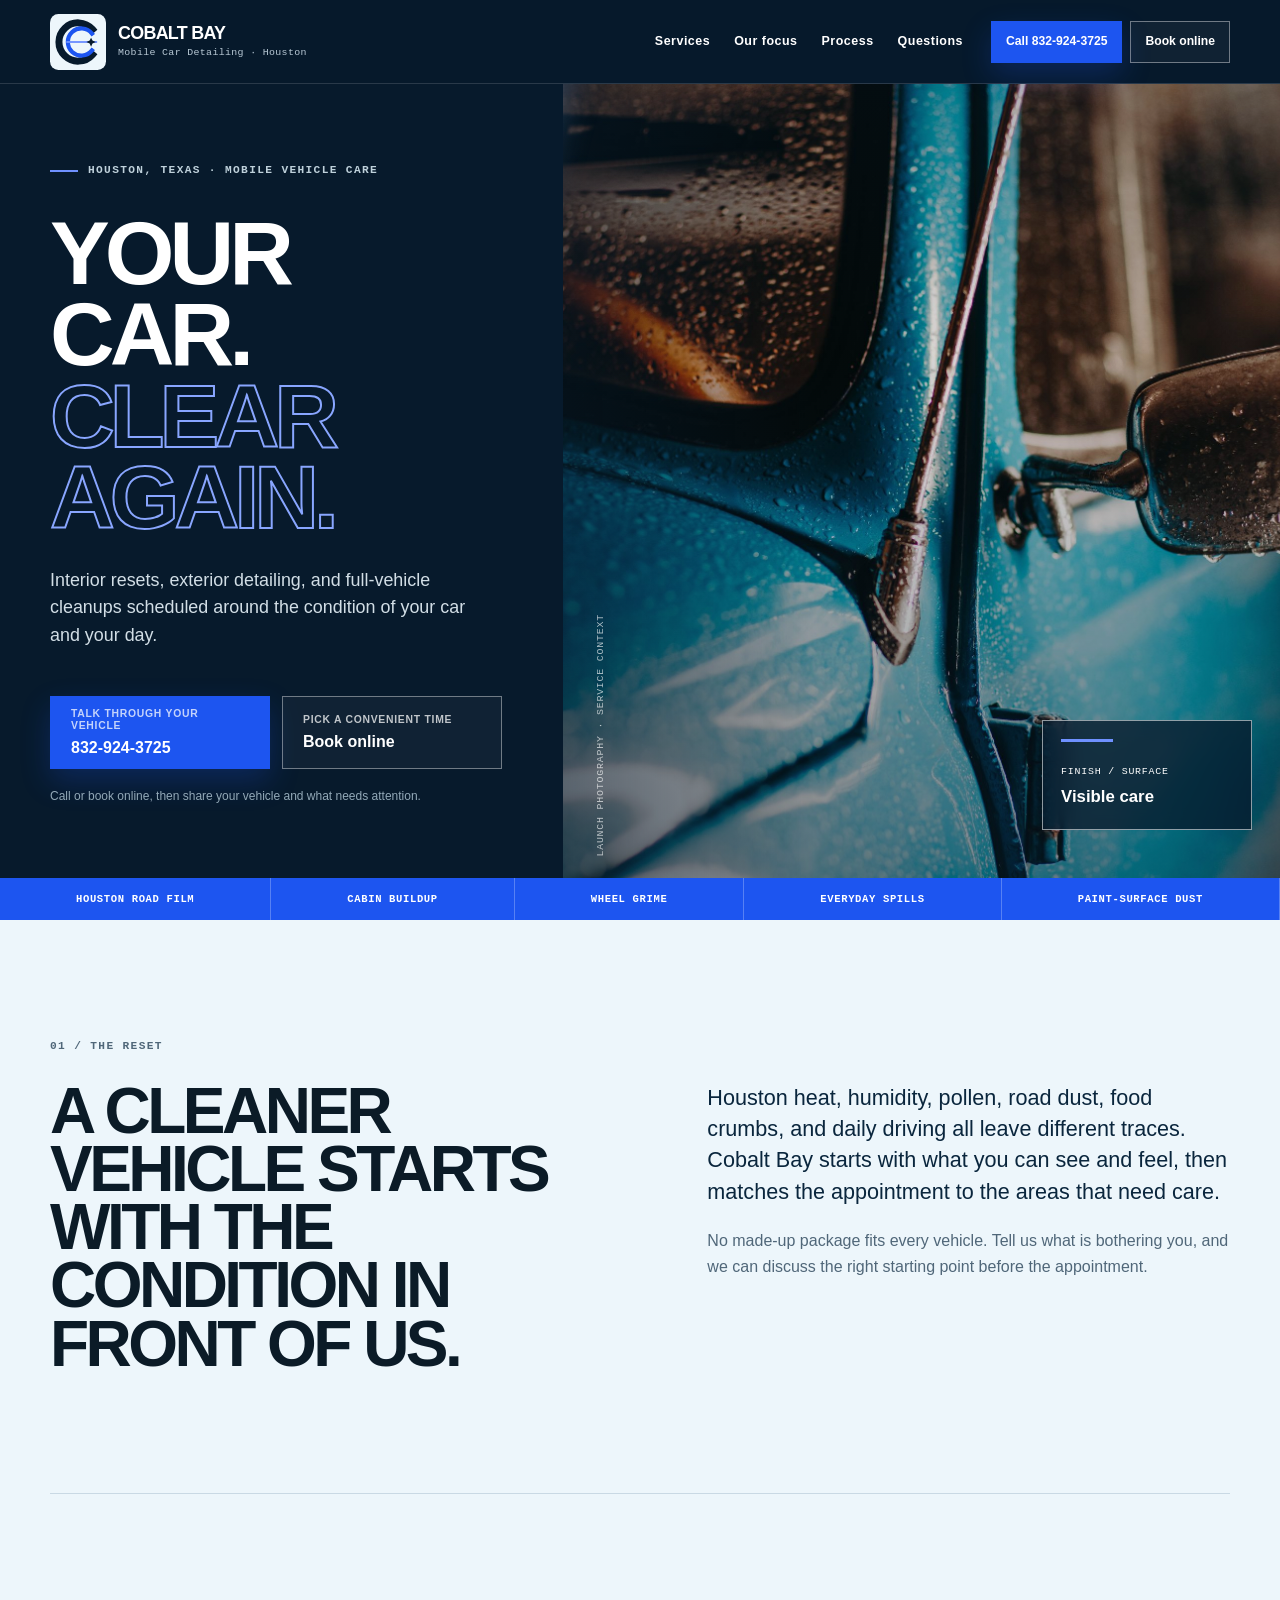
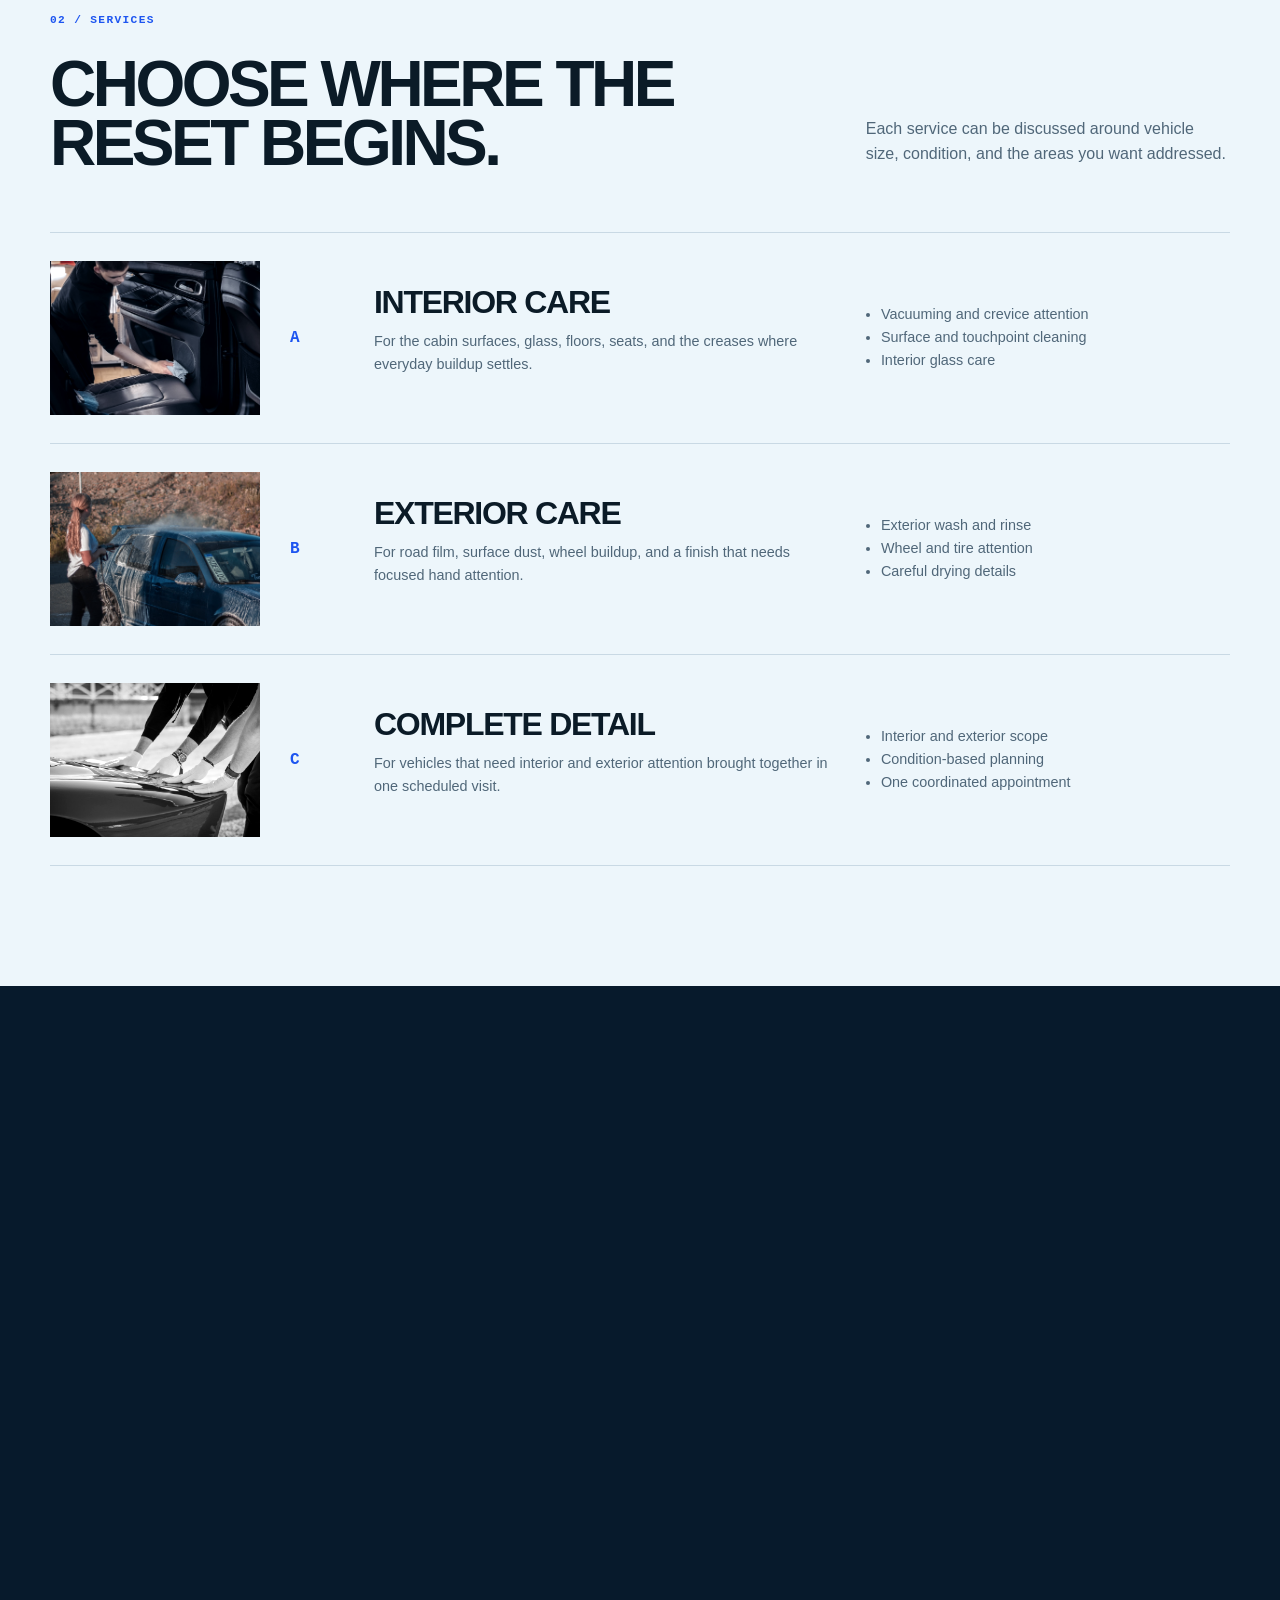
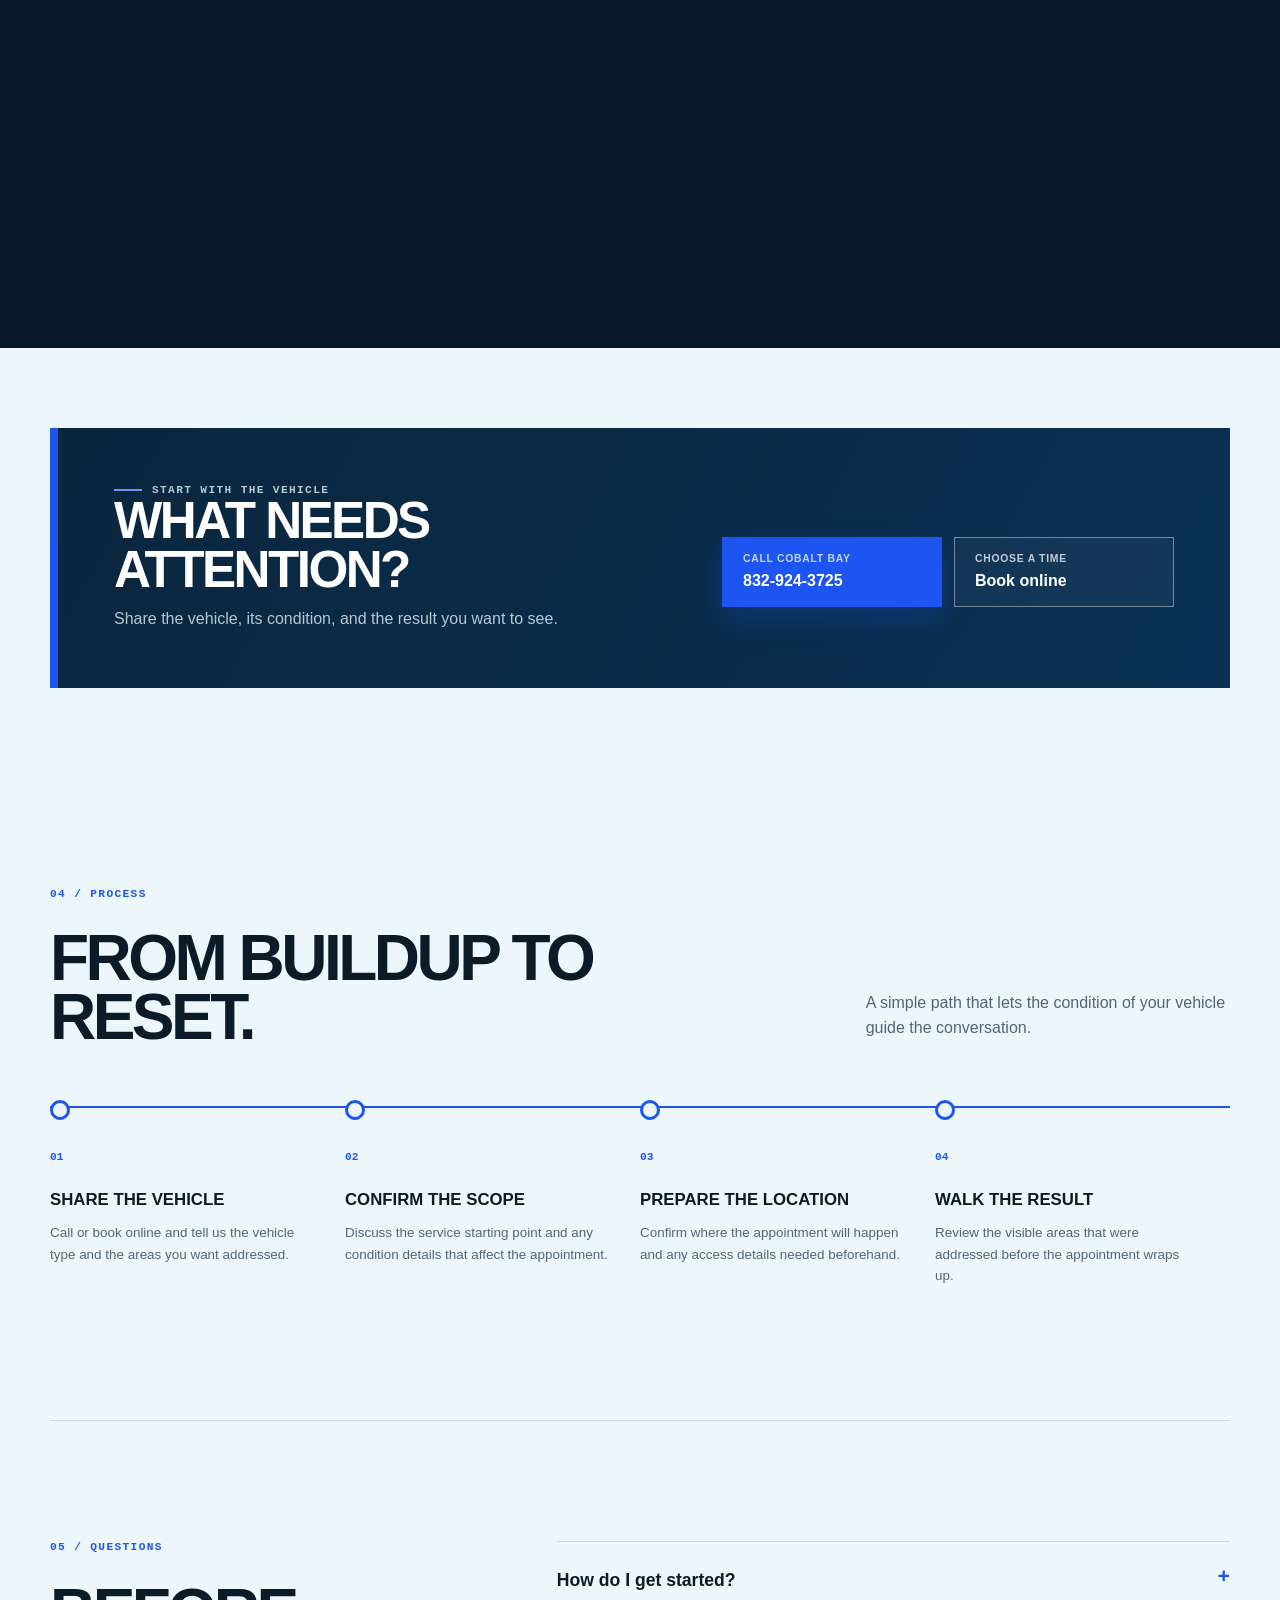
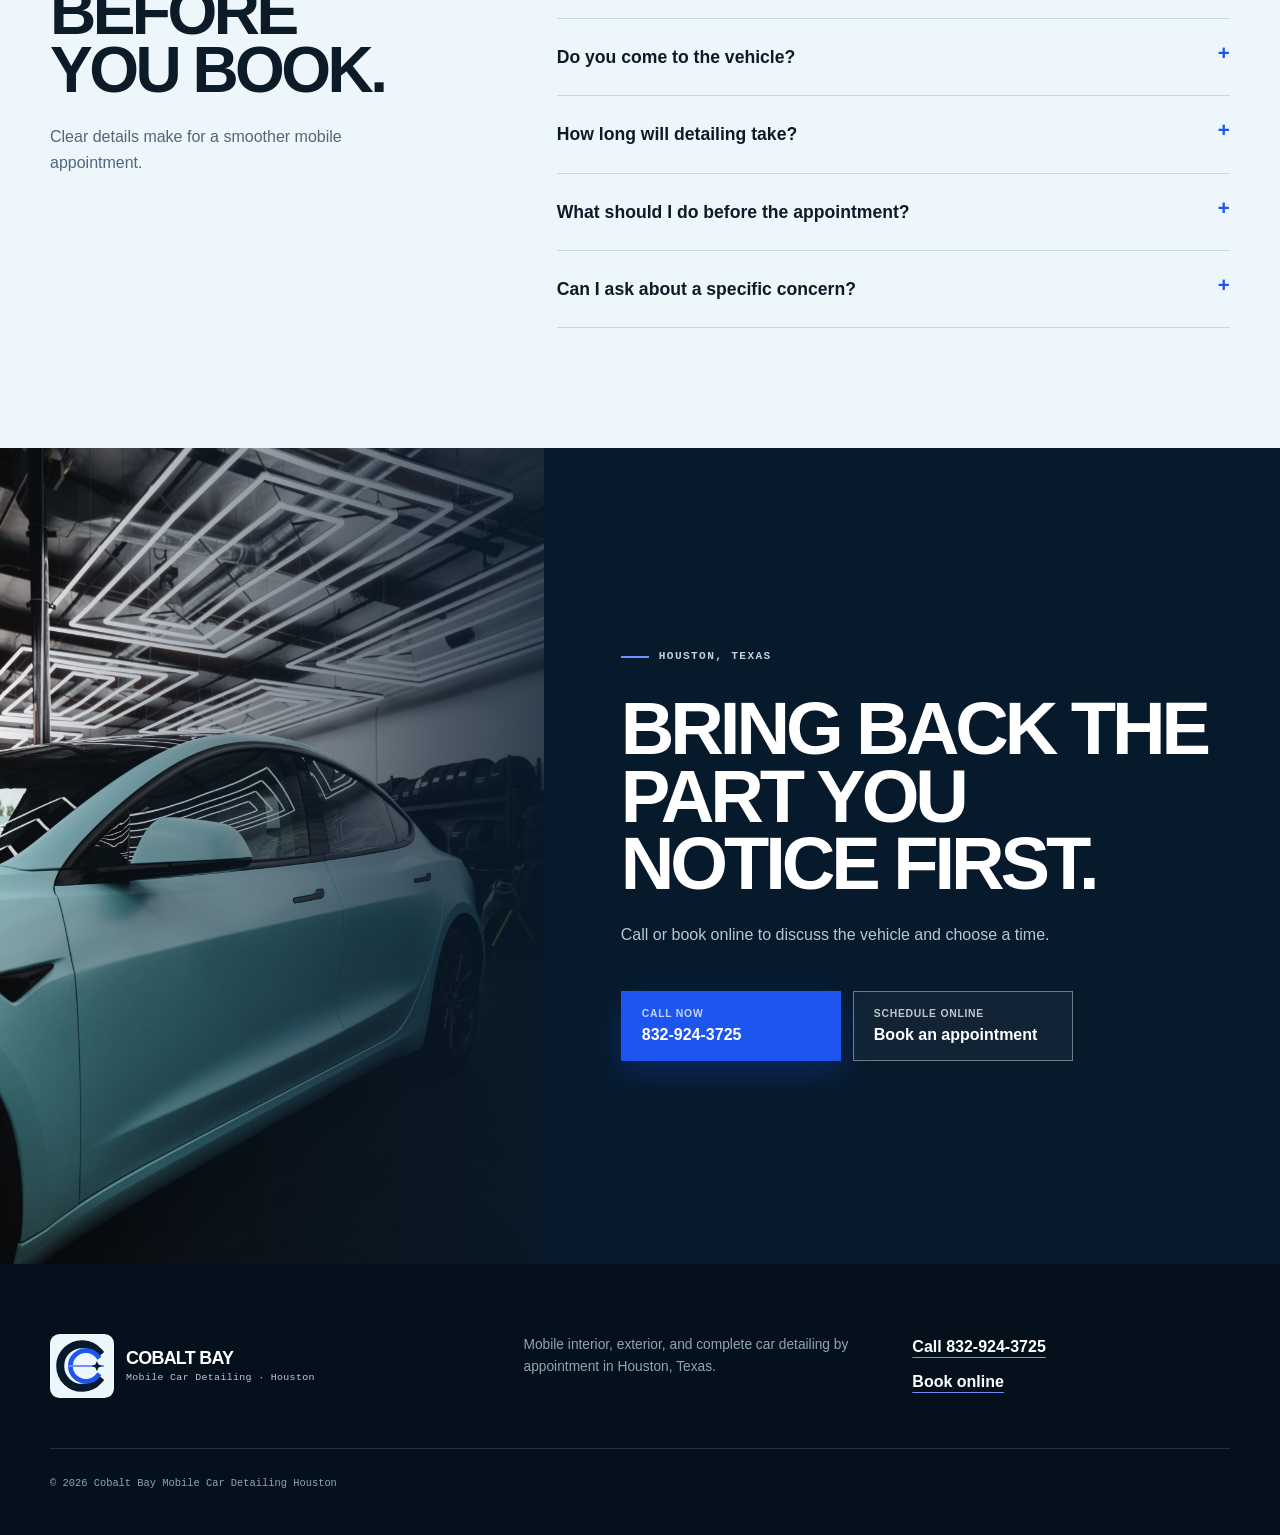
==== index.html @ b0fe88ef "feat: launch cobalt bay website" ====
<!doctype html>
<html lang="en">
<head>
  <meta charset="utf-8">
  <meta name="viewport" content="width=device-width, initial-scale=1">
  <title>Mobile Car Detailing Houston | Cobalt Bay</title>
  <meta name="description" content="Cobalt Bay Mobile Car Detailing Houston provides interior, exterior, and complete vehicle detailing by appointment in Houston, Texas. Call or book online.">
  <meta name="theme-color" content="#071a2c">
  <link rel="canonical" href="https://cobaltbaydetailing.shop/">
  <link rel="icon" href="/assets/favicon.svg" type="image/svg+xml">
  <link rel="preload" href="/assets/hero-blue-water.jpg" as="image">
  <link rel="stylesheet" href="/styles.css">
  <script type="application/ld+json">
  {
    "@context": "https://schema.org",
    "@type": "AutomotiveBusiness",
    "name": "Cobalt Bay Mobile Car Detailing Houston",
    "url": "https://cobaltbaydetailing.shop/",
    "telephone": "+18329243725",
    "description": "Mobile car detailing by appointment in Houston, Texas, with interior, exterior, and complete detailing options.",
    "areaServed": {
      "@type": "City",
      "name": "Houston",
      "containedInPlace": {"@type": "State", "name": "Texas"}
    },
    "hasOfferCatalog": {
      "@type": "OfferCatalog",
      "name": "Mobile car detailing services",
      "itemListElement": [
        {"@type": "Offer", "itemOffered": {"@type": "Service", "name": "Interior car detailing"}},
        {"@type": "Offer", "itemOffered": {"@type": "Service", "name": "Exterior car detailing"}},
        {"@type": "Offer", "itemOffered": {"@type": "Service", "name": "Complete car detailing"}}
      ]
    }
  }
  </script>
</head>
<body>
  <a class="skip-link" href="#main">Skip to content</a>

  <header class="site-header">
    <a class="brand" href="#top" aria-label="Cobalt Bay home">
      <img src="/assets/logo.svg" width="56" height="56" alt="">
      <span><strong>Cobalt Bay</strong><small>Mobile Car Detailing · Houston</small></span>
    </a>
    <button class="menu-toggle" type="button" aria-expanded="false" aria-controls="site-nav" data-menu-toggle>
      <span class="sr-only">Open menu</span><i></i><i></i><i></i>
    </button>
    <nav class="site-nav" id="site-nav" aria-label="Primary navigation" data-nav>
      <a href="#services">Services</a>
      <a href="#workmanship">Our focus</a>
      <a href="#process">Process</a>
      <a href="#faq">Questions</a>
      <div class="nav-actions">
        <a class="button button-primary button-small" href="tel:+18329243725">Call 832-924-3725</a>
        <a class="button button-ghost button-small" href="https://cal.com/sumitdatta/auto-detail-service" target="_blank" rel="noopener">Book online</a>
      </div>
    </nav>
  </header>

  <main id="main">
    <section class="hero" id="top">
      <div class="hero-copy">
        <p class="eyebrow"><span></span> Houston, Texas · Mobile vehicle care</p>
        <h1>Your car.<br><em>Clear again.</em></h1>
        <p class="hero-lede">Interior resets, exterior detailing, and full-vehicle cleanups scheduled around the condition of your car and your day.</p>
        <div class="action-pair">
          <a class="button button-primary button-large" href="tel:+18329243725">
            <span>Talk through your vehicle</span><strong>832-924-3725</strong>
          </a>
          <a class="button button-ghost button-large" href="https://cal.com/sumitdatta/auto-detail-service" target="_blank" rel="noopener">
            <span>Pick a convenient time</span><strong>Book online</strong>
          </a>
        </div>
        <p class="hero-note">Call or book online, then share your vehicle and what needs attention.</p>
      </div>
      <div class="hero-visual" role="img" aria-label="Water beads reflecting on a detailed blue vehicle">
        <div class="inspection-line" aria-hidden="true"></div>
        <div class="finish-reading" aria-hidden="true">
          <span>Finish / surface</span>
          <strong>Visible care</strong>
        </div>
        <p class="stock-note">Launch photography · service context</p>
      </div>
    </section>

    <section class="conditions" aria-label="Common detailing needs">
      <span>Houston road film</span><span>Cabin buildup</span><span>Wheel grime</span><span>Everyday spills</span><span>Paint-surface dust</span>
    </section>

    <section class="intro section reveal">
      <p class="section-index">01 / THE RESET</p>
      <div class="intro-grid">
        <h2>A cleaner vehicle starts with the condition in front of us.</h2>
        <div>
          <p class="lead">Houston heat, humidity, pollen, road dust, food crumbs, and daily driving all leave different traces. Cobalt Bay starts with what you can see and feel, then matches the appointment to the areas that need care.</p>
          <p>No made-up package fits every vehicle. Tell us what is bothering you, and we can discuss the right starting point before the appointment.</p>
        </div>
      </div>
    </section>

    <section class="services section" id="services">
      <div class="section-heading reveal">
        <div><p class="section-index">02 / SERVICES</p><h2>Choose where the reset begins.</h2></div>
        <p>Each service can be discussed around vehicle size, condition, and the areas you want addressed.</p>
      </div>
      <div class="service-list">
        <article class="service-row reveal">
          <div class="service-image"><img src="/assets/interior-care.jpg" alt="A vehicle interior being wiped during professional cleaning" loading="lazy"></div>
          <span class="service-number">A</span>
          <div><h3>Interior care</h3><p>For the cabin surfaces, glass, floors, seats, and the creases where everyday buildup settles.</p></div>
          <ul><li>Vacuuming and crevice attention</li><li>Surface and touchpoint cleaning</li><li>Interior glass care</li></ul>
        </article>
        <article class="service-row reveal">
          <div class="service-image"><img src="/assets/exterior-wash.jpg" alt="A blue vehicle being washed with foam outdoors" loading="lazy"></div>
          <span class="service-number">B</span>
          <div><h3>Exterior care</h3><p>For road film, surface dust, wheel buildup, and a finish that needs focused hand attention.</p></div>
          <ul><li>Exterior wash and rinse</li><li>Wheel and tire attention</li><li>Careful drying details</li></ul>
        </article>
        <article class="service-row reveal">
          <div class="service-image"><img src="/assets/finish-inspection.jpg" alt="Detailers inspecting and working on a vehicle surface" loading="lazy"></div>
          <span class="service-number">C</span>
          <div><h3>Complete detail</h3><p>For vehicles that need interior and exterior attention brought together in one scheduled visit.</p></div>
          <ul><li>Interior and exterior scope</li><li>Condition-based planning</li><li>One coordinated appointment</li></ul>
        </article>
      </div>
    </section>

    <section class="workmanship section" id="workmanship">
      <div class="workmanship-photo reveal">
        <img src="/assets/polish-tools.jpg" alt="A polishing pad prepared for vehicle surface care" loading="lazy">
        <div class="photo-caption"><span>Look closely</span><strong>The finish is in the details.</strong></div>
      </div>
      <div class="workmanship-copy reveal">
        <p class="section-index">03 / WHAT WE FOCUS ON</p>
        <h2>Attention you can observe.</h2>
        <p>Detailing should make the parts of your vehicle you use and notice feel cared for again. The exact work depends on the service selected and the vehicle’s condition.</p>
        <div class="focus-grid">
          <div><span>01</span><h3>Edges and seams</h3><p>Areas where dust and residue tend to collect.</p></div>
          <div><span>02</span><h3>High-touch surfaces</h3><p>Controls, handles, trim, and cabin touchpoints.</p></div>
          <div><span>03</span><h3>Glass and reflections</h3><p>Visible surfaces where streaks stand out.</p></div>
          <div><span>04</span><h3>Wheels and lower panels</h3><p>Zones that meet Houston roads first.</p></div>
        </div>
      </div>
    </section>

    <section class="mid-cta reveal" aria-labelledby="mid-cta-title">
      <div><p class="eyebrow"><span></span> Start with the vehicle</p><h2 id="mid-cta-title">What needs attention?</h2><p>Share the vehicle, its condition, and the result you want to see.</p></div>
      <div class="action-pair dark-pair">
        <a class="button button-primary button-large" href="tel:+18329243725"><span>Call Cobalt Bay</span><strong>832-924-3725</strong></a>
        <a class="button button-ghost button-large" href="https://cal.com/sumitdatta/auto-detail-service" target="_blank" rel="noopener"><span>Choose a time</span><strong>Book online</strong></a>
      </div>
    </section>

    <section class="process section" id="process">
      <div class="section-heading reveal"><div><p class="section-index">04 / PROCESS</p><h2>From buildup to reset.</h2></div><p>A simple path that lets the condition of your vehicle guide the conversation.</p></div>
      <ol class="process-track">
        <li class="reveal"><span>01</span><div><h3>Share the vehicle</h3><p>Call or book online and tell us the vehicle type and the areas you want addressed.</p></div></li>
        <li class="reveal"><span>02</span><div><h3>Confirm the scope</h3><p>Discuss the service starting point and any condition details that affect the appointment.</p></div></li>
        <li class="reveal"><span>03</span><div><h3>Prepare the location</h3><p>Confirm where the appointment will happen and any access details needed beforehand.</p></div></li>
        <li class="reveal"><span>04</span><div><h3>Walk the result</h3><p>Review the visible areas that were addressed before the appointment wraps up.</p></div></li>
      </ol>
    </section>

    <section class="faq section" id="faq">
      <div class="faq-intro reveal"><p class="section-index">05 / QUESTIONS</p><h2>Before you book.</h2><p>Clear details make for a smoother mobile appointment.</p></div>
      <div class="faq-list">
        <details class="reveal"><summary>How do I get started?</summary><p>Call <a href="tel:+18329243725">832-924-3725</a> or <a href="https://cal.com/sumitdatta/auto-detail-service" target="_blank" rel="noopener">book online</a>. Share the vehicle type, its condition, and whether you are considering interior, exterior, or complete detailing.</p></details>
        <details class="reveal"><summary>Do you come to the vehicle?</summary><p>Yes. Cobalt Bay is a mobile car detailing service for Houston. When scheduling, confirm the location and any access details so the appointment can be planned correctly.</p></details>
        <details class="reveal"><summary>How long will detailing take?</summary><p>Timing depends on the vehicle, condition, and agreed scope. Share those details when you call or book so the appointment can be planned around the actual work.</p></details>
        <details class="reveal"><summary>What should I do before the appointment?</summary><p>Remove valuables and personal items you need to keep. Confirm the vehicle location and discuss any specific stains, surfaces, or exterior areas you want addressed.</p></details>
        <details class="reveal"><summary>Can I ask about a specific concern?</summary><p>Yes. Describe the concern before scheduling so it can be considered when discussing the service. Some conditions may need an in-person look before the scope is clear.</p></details>
      </div>
    </section>

    <section class="final-cta">
      <div class="final-visual" aria-hidden="true"><img src="/assets/blue-studio-car.jpg" alt=""></div>
      <div class="final-copy reveal">
        <p class="eyebrow"><span></span> Houston, Texas</p>
        <h2>Bring back the part you notice first.</h2>
        <p>Call or book online to discuss the vehicle and choose a time.</p>
        <div class="action-pair">
          <a class="button button-primary button-large" href="tel:+18329243725"><span>Call now</span><strong>832-924-3725</strong></a>
          <a class="button button-ghost button-large" href="https://cal.com/sumitdatta/auto-detail-service" target="_blank" rel="noopener"><span>Schedule online</span><strong>Book an appointment</strong></a>
        </div>
      </div>
    </section>
  </main>

  <footer class="site-footer">
    <a class="brand footer-brand" href="#top"><img src="/assets/logo.svg" width="64" height="64" alt=""><span><strong>Cobalt Bay</strong><small>Mobile Car Detailing · Houston</small></span></a>
    <p>Mobile interior, exterior, and complete car detailing by appointment in Houston, Texas.</p>
    <div class="footer-actions"><a href="tel:+18329243725">Call 832-924-3725</a><a href="https://cal.com/sumitdatta/auto-detail-service" target="_blank" rel="noopener">Book online</a></div>
    <p class="copyright">© <span data-year></span> Cobalt Bay Mobile Car Detailing Houston</p>
  </footer>

  <div class="mobile-bar" aria-label="Contact options">
    <a href="tel:+18329243725"><span>Call</span><strong>832-924-3725</strong></a>
    <a href="https://cal.com/sumitdatta/auto-detail-service" target="_blank" rel="noopener"><span>Schedule</span><strong>Book online</strong></a>
  </div>
  <script src="/script.js" defer></script>
</body>
</html>
---- styles.css ----
:root {
  --dock: #071a2c;
  --deep: #0a263d;
  --cobalt: #1d55f0;
  --cobalt-light: #6f91ff;
  --ice: #edf6fb;
  --white: #ffffff;
  --steel: #7890a2;
  --ink: #0b1b27;
  --line: #c9d9e4;
  --display: "Arial Black", "Aptos Display", sans-serif;
  --body: "Trebuchet MS", "Aptos", sans-serif;
  --utility: "Courier New", monospace;
  --page: min(1180px, calc(100vw - 48px));
}

* { box-sizing: border-box; }
html { scroll-behavior: smooth; scroll-padding-top: 92px; }
body { margin: 0; color: var(--ink); background: var(--ice); font-family: var(--body); line-height: 1.6; }
body.menu-open { overflow: hidden; }
img { display: block; max-width: 100%; }
a { color: inherit; }
button, a { -webkit-tap-highlight-color: transparent; }
:focus-visible { outline: 3px solid var(--cobalt-light); outline-offset: 4px; }
.sr-only { position: absolute; width: 1px; height: 1px; overflow: hidden; clip: rect(0,0,0,0); white-space: nowrap; }
.skip-link { position: fixed; left: 16px; top: -80px; z-index: 1000; padding: 12px 18px; background: var(--white); color: var(--dock); font-weight: 800; transition: top .2s; }
.skip-link:focus { top: 16px; }

.site-header { position: fixed; inset: 0 0 auto; z-index: 100; height: 84px; display: flex; align-items: center; justify-content: space-between; padding: 0 max(24px, calc((100vw - 1180px)/2)); background: rgba(7,26,44,.96); border-bottom: 1px solid rgba(255,255,255,.14); backdrop-filter: blur(14px); color: var(--white); }
.brand { display: inline-flex; align-items: center; gap: 12px; text-decoration: none; min-width: 235px; }
.brand img { flex: 0 0 auto; }
.brand span { display: grid; line-height: 1.05; }
.brand strong { font-family: var(--display); text-transform: uppercase; letter-spacing: -.04em; font-size: 1.12rem; }
.brand small { color: #b8c9d5; font-family: var(--utility); font-size: .62rem; letter-spacing: .035em; margin-top: 5px; }
.site-nav { display: flex; align-items: center; gap: 24px; }
.site-nav > a { font-size: .78rem; font-weight: 800; text-decoration: none; letter-spacing: .04em; }
.site-nav > a:hover { color: #a9bcff; }
.nav-actions { display: flex; gap: 8px; margin-left: 4px; }
.menu-toggle { display: none; width: 46px; height: 46px; border: 1px solid rgba(255,255,255,.3); background: transparent; color: white; padding: 11px; }
.menu-toggle i { display: block; height: 2px; background: currentColor; margin: 5px 0; transition: transform .2s, opacity .2s; }

.button { display: inline-flex; align-items: center; justify-content: center; border: 1px solid transparent; text-decoration: none; text-align: left; font-weight: 800; transition: transform .2s, background .2s, color .2s, border-color .2s; }
.button:hover { transform: translateY(-2px); }
.button-primary { background: var(--cobalt); color: var(--white); box-shadow: 0 12px 30px rgba(29,85,240,.24); }
.button-primary:hover { background: #1648d7; }
.button-ghost { border-color: rgba(255,255,255,.4); color: var(--white); background: rgba(255,255,255,.04); }
.button-ghost:hover { background: var(--white); color: var(--dock); border-color: var(--white); }
.button-small { min-height: 42px; padding: 0 14px; font-size: .76rem; }
.button-large { min-width: 220px; min-height: 70px; padding: 11px 20px; flex-direction: column; align-items: flex-start; line-height: 1.2; }
.button-large span { font-size: .65rem; letter-spacing: .07em; text-transform: uppercase; opacity: .74; }
.button-large strong { font-size: 1rem; margin-top: 5px; }

.hero { min-height: 760px; padding-top: 84px; display: grid; grid-template-columns: minmax(0, .88fr) minmax(480px, 1.12fr); background: var(--dock); color: var(--white); overflow: hidden; }
.hero-copy { display: flex; flex-direction: column; justify-content: center; padding: 80px 7vw max(72px, 8vh) max(24px, calc((100vw - 1180px)/2)); position: relative; z-index: 2; }
.eyebrow, .section-index { font: 700 .7rem/1.2 var(--utility); letter-spacing: .12em; text-transform: uppercase; }
.eyebrow { display: flex; align-items: center; gap: 10px; color: #bfd1db; }
.eyebrow span { width: 28px; height: 2px; background: var(--cobalt-light); }
h1, h2, h3, p { margin-top: 0; }
h1, h2 { font-family: var(--display); text-transform: uppercase; letter-spacing: -.055em; line-height: .91; }
h1 { font-size: clamp(4rem, 7vw, 7.6rem); margin: 24px 0 28px; }
h1 em { color: transparent; font-style: normal; -webkit-text-stroke: 2px #89a6ff; text-stroke: 2px #89a6ff; }
.hero-lede { font-size: clamp(1.05rem, 1.4vw, 1.3rem); line-height: 1.55; max-width: 600px; color: #d2dee6; }
.action-pair { display: flex; gap: 12px; margin-top: 28px; }
.hero-note { color: #93a9b8; font-size: .75rem; margin: 18px 0 0; }
.hero-visual { position: relative; min-height: 680px; background: linear-gradient(90deg, rgba(7,26,44,.46), rgba(7,26,44,.03) 35%), url('/assets/hero-blue-water.jpg') 47% center/cover no-repeat; overflow: hidden; }
.hero-visual::before { content: ""; position: absolute; inset: 0; background: linear-gradient(180deg, rgba(7,26,44,.18), transparent 34%, rgba(7,26,44,.36)); }
.inspection-line { position: absolute; z-index: 2; top: -10%; bottom: -10%; left: -18%; width: 10px; background: linear-gradient(90deg, transparent, #d7f8ff, var(--cobalt-light), transparent); box-shadow: 0 0 40px 18px rgba(102,177,255,.33); transform: rotate(14deg); animation: inspect 7s cubic-bezier(.55,.02,.35,1) infinite; }
@keyframes inspect { 0%, 18% { left: -18%; opacity: 0; } 28% { opacity: 1; } 68% { opacity: 1; } 82%,100% { left: 112%; opacity: 0; } }
.finish-reading { position: absolute; right: 28px; bottom: 48px; z-index: 3; width: 210px; border: 1px solid rgba(255,255,255,.55); background: rgba(7,26,44,.78); backdrop-filter: blur(10px); padding: 18px; }
.finish-reading::before { content: ""; display: block; width: 52px; height: 3px; margin-bottom: 14px; background: var(--cobalt-light); }
.finish-reading span, .stock-note { font: .62rem var(--utility); letter-spacing: .08em; text-transform: uppercase; }
.finish-reading strong { display: block; margin-top: 3px; font-size: 1.05rem; }
.stock-note { position: absolute; z-index: 2; left: 22px; bottom: 22px; color: rgba(255,255,255,.68); writing-mode: vertical-rl; transform: rotate(180deg); }

.conditions { display: flex; justify-content: center; gap: 0; overflow: hidden; background: var(--cobalt); color: white; }
.conditions span { flex: 1 1 auto; padding: 15px 22px; border-right: 1px solid rgba(255,255,255,.26); text-align: center; white-space: nowrap; font: 700 .66rem var(--utility); text-transform: uppercase; letter-spacing: .06em; }
.section { width: var(--page); margin-inline: auto; padding: 120px 0; }
.section-index { color: var(--cobalt); margin-bottom: 28px; }
.intro-grid { display: grid; grid-template-columns: 1.03fr .97fr; gap: 8vw; align-items: start; }
.intro h2, .section-heading h2, .workmanship h2, .process h2, .faq h2 { font-size: clamp(2.6rem, 5vw, 5.4rem); margin-bottom: 0; }
.intro .lead { font-size: 1.35rem; line-height: 1.45; color: var(--deep); }
.intro p:not(.lead) { color: #506779; }

.services { border-top: 1px solid var(--line); }
.section-heading { display: grid; grid-template-columns: 1.25fr .65fr; gap: 9vw; align-items: end; margin-bottom: 60px; }
.section-heading > p { color: #506779; margin-bottom: 5px; }
.service-list { border-top: 1px solid var(--line); }
.service-row { min-height: 210px; display: grid; grid-template-columns: 210px 54px 1fr .8fr; gap: 30px; align-items: center; padding: 28px 0; border-bottom: 1px solid var(--line); }
.service-image { height: 154px; overflow: hidden; background: var(--deep); }
.service-image img { width: 100%; height: 100%; object-fit: cover; filter: saturate(.7) contrast(1.08); transition: transform .6s; }
.service-row:hover .service-image img { transform: scale(1.04); }
.service-number { font: 700 1rem var(--utility); color: var(--cobalt); }
.service-row h3 { font: 900 2rem/1 var(--display); text-transform: uppercase; letter-spacing: -.04em; margin-bottom: 12px; }
.service-row p, .service-row ul { color: #506779; font-size: .9rem; }
.service-row ul { margin: 0; padding-left: 18px; }

.workmanship { width: 100%; background: var(--dock); color: var(--white); display: grid; grid-template-columns: 1fr 1fr; padding: 0; }
.workmanship-photo { min-height: 740px; position: relative; overflow: hidden; }
.workmanship-photo img { width: 100%; height: 100%; object-fit: cover; filter: saturate(.55) contrast(1.1); }
.workmanship-photo::after { content: ""; position: absolute; inset: 0; background: linear-gradient(180deg, transparent 50%, rgba(7,26,44,.82)); }
.photo-caption { position: absolute; left: 8vw; bottom: 50px; z-index: 2; max-width: 320px; }
.photo-caption span { font: .68rem var(--utility); text-transform: uppercase; color: #93a9b8; }
.photo-caption strong { display: block; font: 900 2rem/1 var(--display); text-transform: uppercase; margin-top: 6px; }
.workmanship-copy { padding: 100px max(28px, calc((100vw - 1180px)/2)) 100px 7vw; display: flex; flex-direction: column; justify-content: center; }
.workmanship-copy > p:not(.section-index) { color: #b7c8d3; max-width: 610px; }
.focus-grid { display: grid; grid-template-columns: 1fr 1fr; margin-top: 35px; border-top: 1px solid rgba(255,255,255,.16); border-left: 1px solid rgba(255,255,255,.16); }
.focus-grid > div { padding: 24px; border-right: 1px solid rgba(255,255,255,.16); border-bottom: 1px solid rgba(255,255,255,.16); }
.focus-grid span { color: var(--cobalt-light); font: .7rem var(--utility); }
.focus-grid h3 { text-transform: uppercase; font-size: .95rem; margin: 12px 0 6px; }
.focus-grid p { color: #9eb3c1; font-size: .78rem; margin: 0; }

.mid-cta { width: var(--page); margin: 80px auto; padding: 56px; display: grid; grid-template-columns: 1fr auto; align-items: center; gap: 50px; color: var(--white); background: linear-gradient(118deg, var(--deep), #0a3154); border-left: 8px solid var(--cobalt); }
.mid-cta h2 { font: 900 clamp(2.5rem, 4vw, 4.5rem)/.95 var(--display); text-transform: uppercase; letter-spacing: -.05em; margin-bottom: 12px; }
.mid-cta p { color: #b7c8d3; margin-bottom: 0; }

.process-track { list-style: none; padding: 0; margin: 60px 0 0; display: grid; grid-template-columns: repeat(4,1fr); border-top: 2px solid var(--cobalt); }
.process-track li { position: relative; padding: 34px 30px 0 0; }
.process-track li::before { content: ""; position: absolute; top: -8px; left: 0; width: 14px; height: 14px; border-radius: 50%; background: var(--ice); border: 3px solid var(--cobalt); }
.process-track span { font: 700 .7rem var(--utility); color: var(--cobalt); }
.process-track h3 { font-size: 1.05rem; text-transform: uppercase; margin: 20px 0 8px; }
.process-track p { color: #506779; font-size: .84rem; }

.faq { display: grid; grid-template-columns: .72fr 1.28fr; gap: 10vw; border-top: 1px solid var(--line); }
.faq-intro { position: sticky; top: 120px; align-self: start; }
.faq-intro > p:last-child { color: #506779; margin-top: 25px; }
.faq-list details { border-top: 1px solid var(--line); padding: 24px 0; }
.faq-list details:last-child { border-bottom: 1px solid var(--line); }
.faq-list summary { cursor: pointer; list-style: none; display: flex; justify-content: space-between; gap: 20px; font-weight: 900; font-size: 1.1rem; }
.faq-list summary::-webkit-details-marker { display: none; }
.faq-list summary::after { content: "+"; color: var(--cobalt); font: 700 1.3rem var(--utility); }
.faq-list details[open] summary::after { content: "−"; }
.faq-list details p { color: #506779; max-width: 680px; margin: 18px 40px 0 0; }
.faq-list a { color: var(--cobalt); font-weight: 800; }

.final-cta { min-height: 620px; display: grid; grid-template-columns: .85fr 1.15fr; background: var(--dock); color: var(--white); }
.final-visual { overflow: hidden; min-height: 620px; position: relative; }
.final-visual img { width: 100%; height: 100%; object-fit: cover; object-position: center; filter: saturate(.65); }
.final-visual::after { content: ""; position: absolute; inset: 0; background: linear-gradient(90deg, rgba(7,26,44,.08), rgba(7,26,44,.8)); }
.final-copy { display: flex; flex-direction: column; justify-content: center; padding: 80px max(24px, calc((100vw - 1180px)/2)) 80px 6vw; }
.final-copy h2 { font-size: clamp(3rem, 5.8vw, 6.8rem); margin: 20px 0 24px; }
.final-copy > p:not(.eyebrow) { color: #b7c8d3; }

.site-footer { background: #04111d; color: var(--white); padding: 70px max(24px, calc((100vw - 1180px)/2)) 36px; display: grid; grid-template-columns: 1fr .8fr .75fr; gap: 50px; align-items: start; }
.footer-brand { min-width: 0; }
.site-footer > p { color: #8fa5b4; font-size: .86rem; }
.footer-actions { display: grid; gap: 10px; }
.footer-actions a { font-weight: 900; text-decoration-color: var(--cobalt-light); text-underline-offset: 5px; }
.copyright { grid-column: 1/-1; padding-top: 28px; border-top: 1px solid rgba(255,255,255,.13); font: .65rem var(--utility) !important; }
.mobile-bar { display: none; }

.reveal { opacity: 0; transform: translateY(18px); transition: opacity .6s ease, transform .6s ease; }
.reveal.is-visible { opacity: 1; transform: none; }

@media (max-width: 1080px) {
  .site-header { padding-inline: 22px; }
  .site-nav { gap: 14px; }
  .site-nav > a { display: none; }
  .hero { grid-template-columns: 1fr 1fr; }
  .hero-copy { padding-left: 5vw; }
  .service-row { grid-template-columns: 180px 40px 1fr; }
  .service-row ul { grid-column: 3; }
  .mid-cta { grid-template-columns: 1fr; }
  .workmanship-copy { padding-right: 5vw; }
}

@media (max-width: 760px) {
  :root { --page: calc(100vw - 36px); }
  html { scroll-padding-top: 72px; }
  body { padding-bottom: 68px; }
  .site-header { height: 72px; padding: 0 16px; }
  .brand { min-width: 0; gap: 9px; }
  .brand img { width: 45px; height: 45px; }
  .brand strong { font-size: .95rem; }
  .brand small { font-size: .51rem; }
  .menu-toggle { display: block; flex: 0 0 auto; }
  .site-nav { position: fixed; inset: 72px 0 0; display: flex; flex-direction: column; align-items: stretch; gap: 0; padding: 28px 18px; background: var(--dock); transform: translateX(100%); visibility: hidden; transition: transform .25s, visibility .25s; }
  .site-nav.is-open { transform: none; visibility: visible; }
  .site-nav > a { display: block; padding: 16px 4px; border-bottom: 1px solid rgba(255,255,255,.15); font-size: 1.05rem; }
  .nav-actions { margin: 24px 0 0; flex-direction: column; }
  .nav-actions .button { min-height: 54px; }
  .hero { display: flex; flex-direction: column; padding-top: 72px; min-height: 0; }
  .hero-copy { order: 2; padding: 46px 18px 58px; }
  .hero-visual { order: 1; min-height: 50vh; }
  .finish-reading { right: 16px; bottom: 18px; width: 180px; }
  .stock-note { display: none; }
  h1 { font-size: clamp(3.8rem, 19vw, 6rem); margin-top: 18px; }
  .action-pair { flex-direction: column; }
  .button-large { width: 100%; }
  .conditions { justify-content: flex-start; overflow-x: auto; }
  .conditions span { flex: 0 0 auto; }
  .section { padding: 82px 0; }
  .intro-grid, .section-heading, .faq { grid-template-columns: 1fr; gap: 34px; }
  .intro h2, .section-heading h2, .workmanship h2, .process h2, .faq h2 { font-size: clamp(2.6rem, 13vw, 4.6rem); }
  .intro .lead { font-size: 1.15rem; }
  .section-heading { margin-bottom: 38px; }
  .service-row { grid-template-columns: 42px 1fr; gap: 14px; padding: 24px 0 32px; }
  .service-image { grid-column: 1/-1; width: 100%; height: 210px; }
  .service-row ul { grid-column: 2; }
  .service-row h3 { font-size: 1.55rem; }
  .workmanship { grid-template-columns: 1fr; }
  .workmanship-photo { min-height: 520px; }
  .workmanship-copy { padding: 72px 18px; }
  .focus-grid { grid-template-columns: 1fr; }
  .mid-cta { width: var(--page); margin: 50px auto; padding: 42px 22px; border-left-width: 5px; }
  .process-track { grid-template-columns: 1fr; border-top: 0; border-left: 2px solid var(--cobalt); margin-left: 7px; }
  .process-track li { padding: 0 0 36px 30px; }
  .process-track li::before { top: 4px; left: -8px; }
  .process-track h3 { margin-top: 8px; }
  .faq-intro { position: static; }
  .final-cta { grid-template-columns: 1fr; min-height: 0; }
  .final-visual { min-height: 420px; }
  .final-copy { padding: 66px 18px 84px; }
  .final-copy h2 { font-size: clamp(3rem, 14vw, 5.4rem); }
  .site-footer { grid-template-columns: 1fr; padding: 58px 18px 32px; gap: 28px; }
  .copyright { grid-column: auto; }
  .mobile-bar { position: fixed; inset: auto 0 0; z-index: 110; height: 68px; display: grid; grid-template-columns: 1fr 1fr; background: var(--dock); border-top: 1px solid rgba(255,255,255,.25); color: white; }
  .mobile-bar a { display: flex; flex-direction: column; justify-content: center; padding: 8px 14px; text-decoration: none; line-height: 1.1; }
  .mobile-bar a:first-child { background: var(--cobalt); }
  .mobile-bar a + a { border-left: 1px solid rgba(255,255,255,.25); }
  .mobile-bar span { font: .56rem var(--utility); text-transform: uppercase; opacity: .75; }
  .mobile-bar strong { font-size: .82rem; margin-top: 5px; }
}

@media (prefers-reduced-motion: reduce) {
  html { scroll-behavior: auto; }
  *, *::before, *::after { animation-duration: .01ms !important; animation-iteration-count: 1 !important; transition-duration: .01ms !important; }
  .inspection-line { display: none; }
  .reveal { opacity: 1; transform: none; }
}
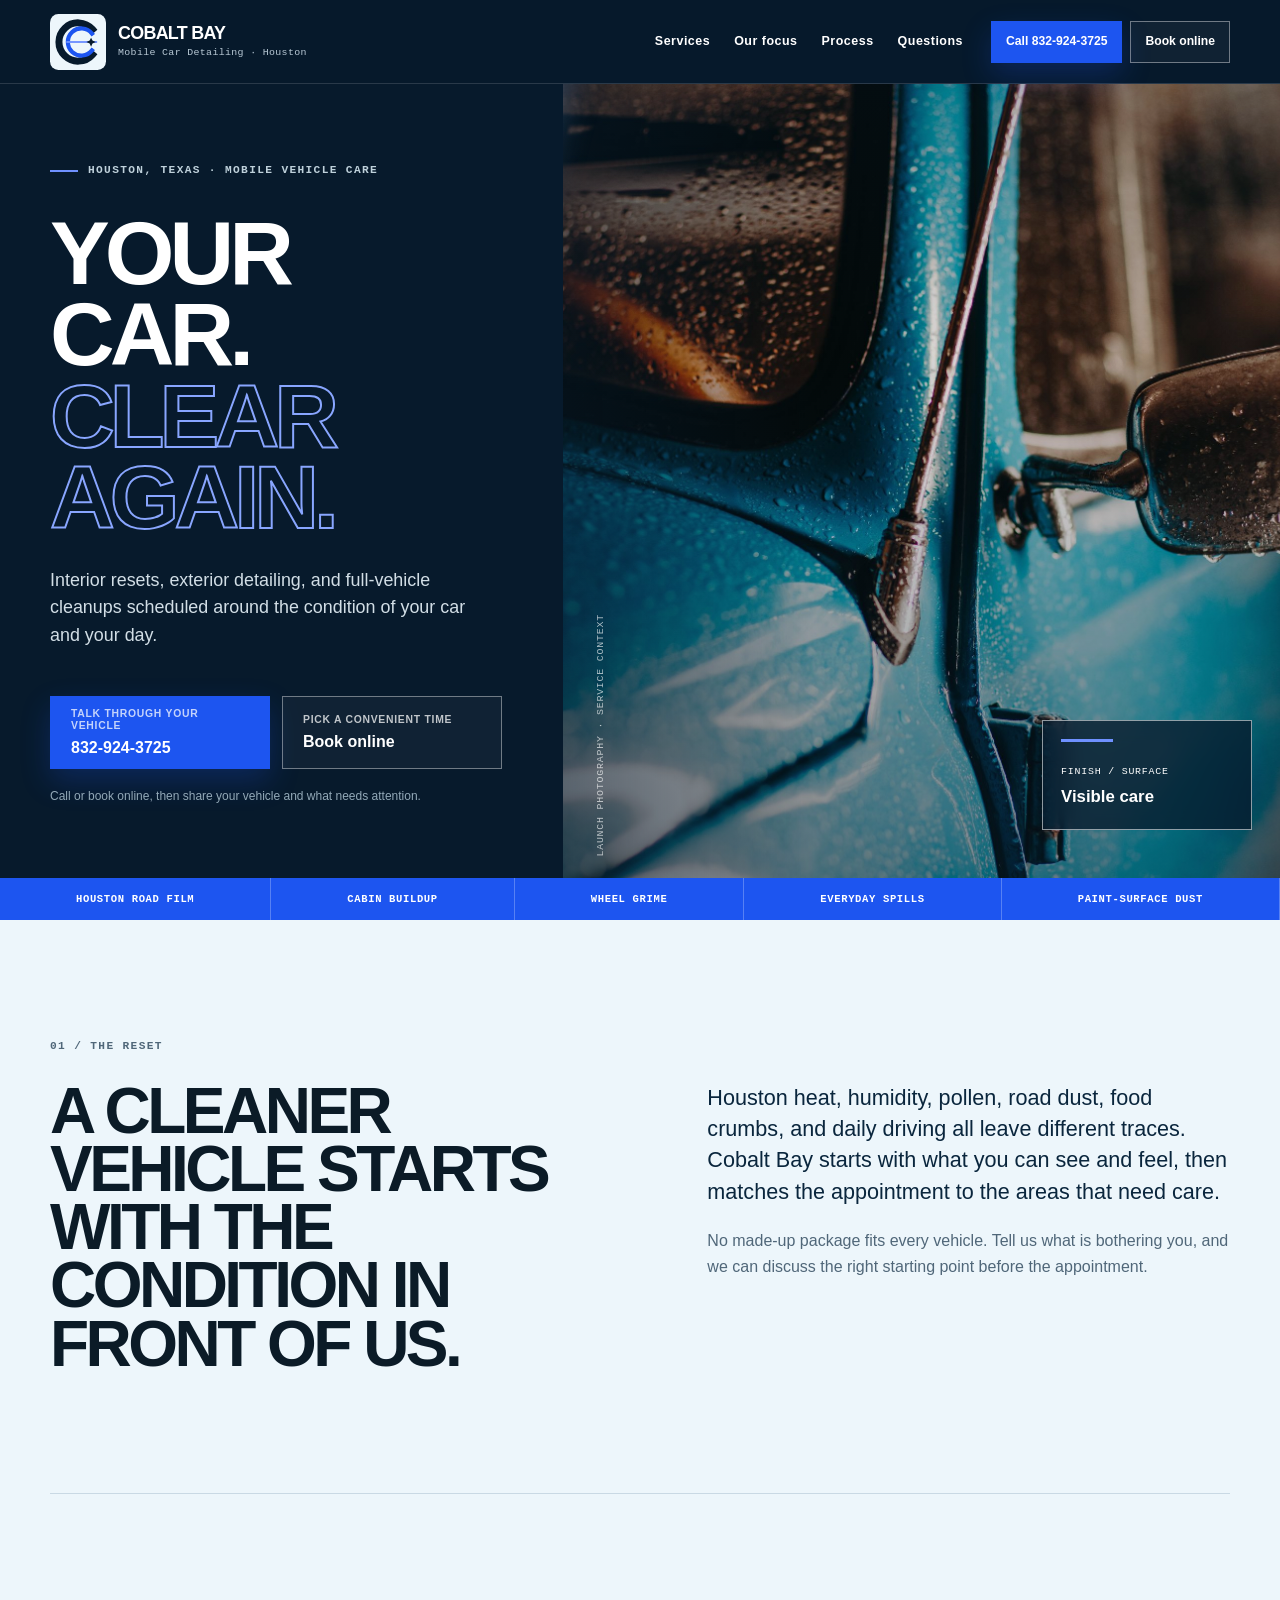
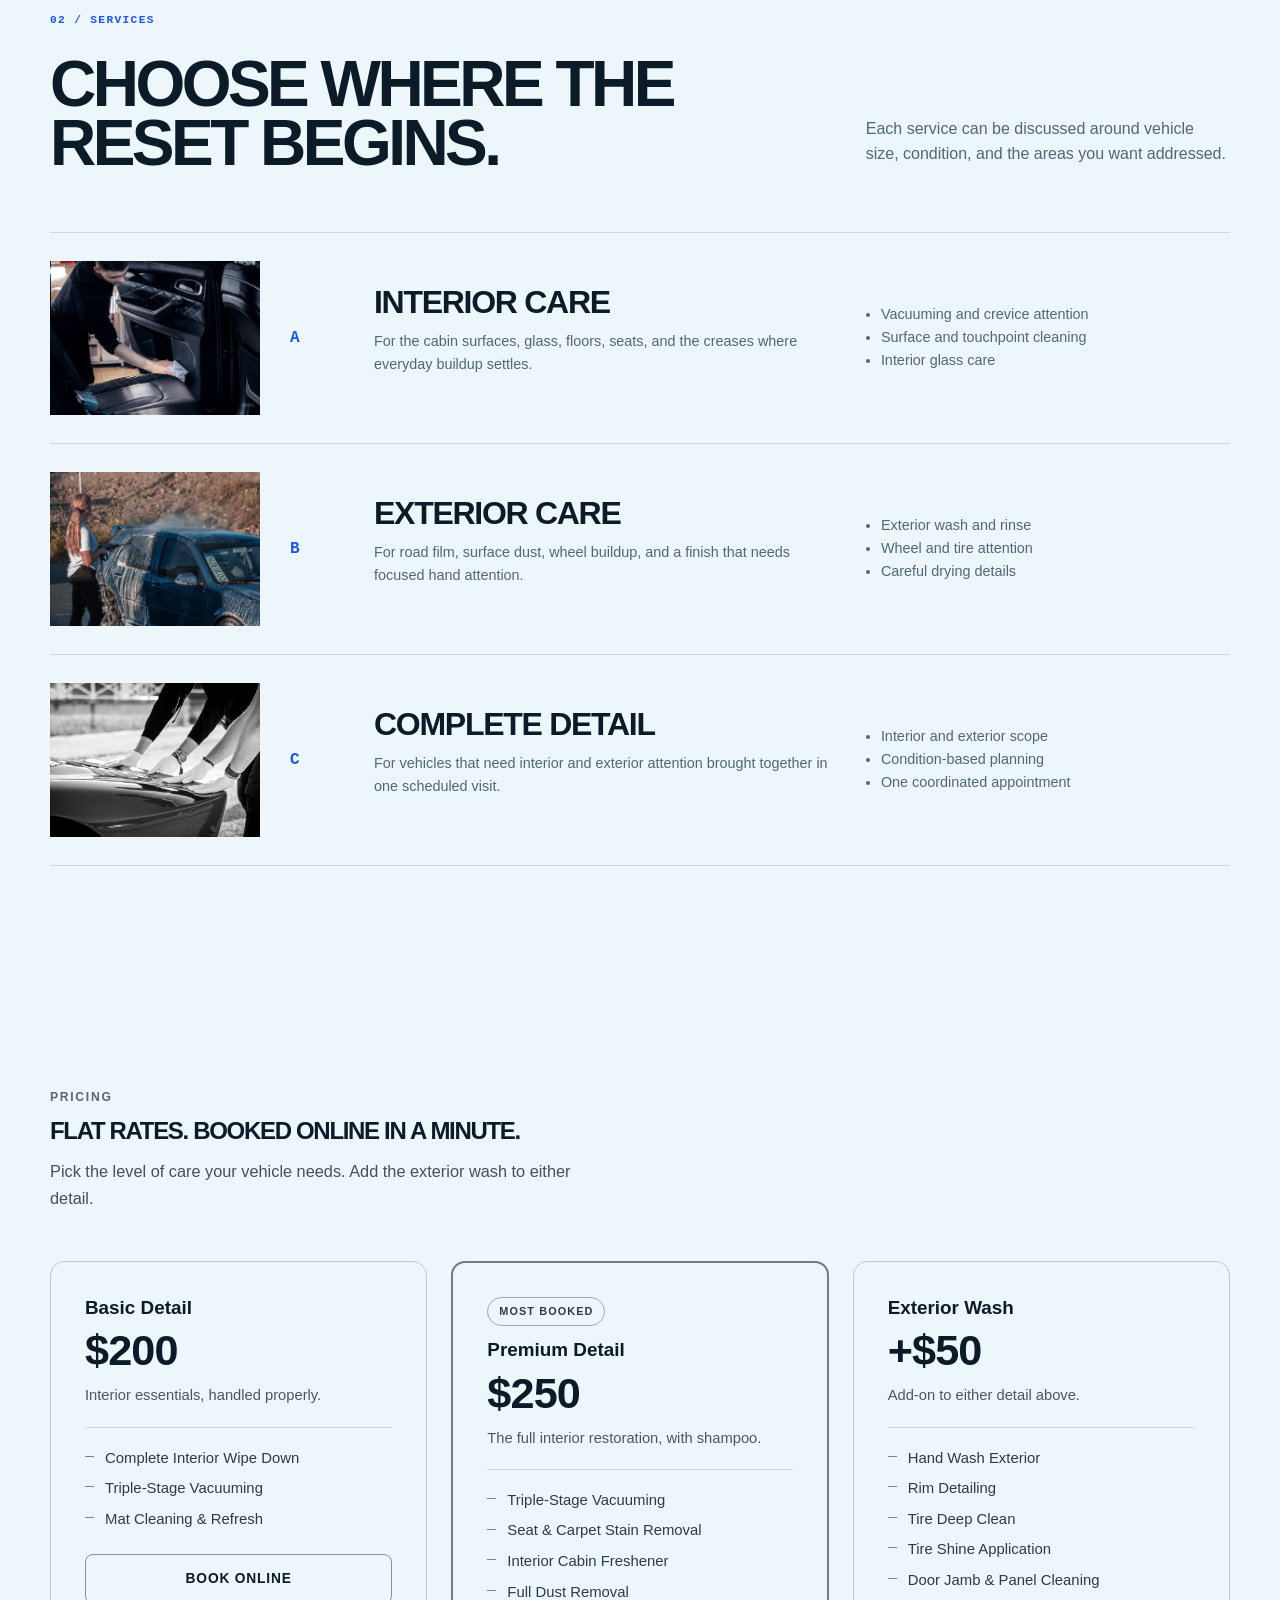
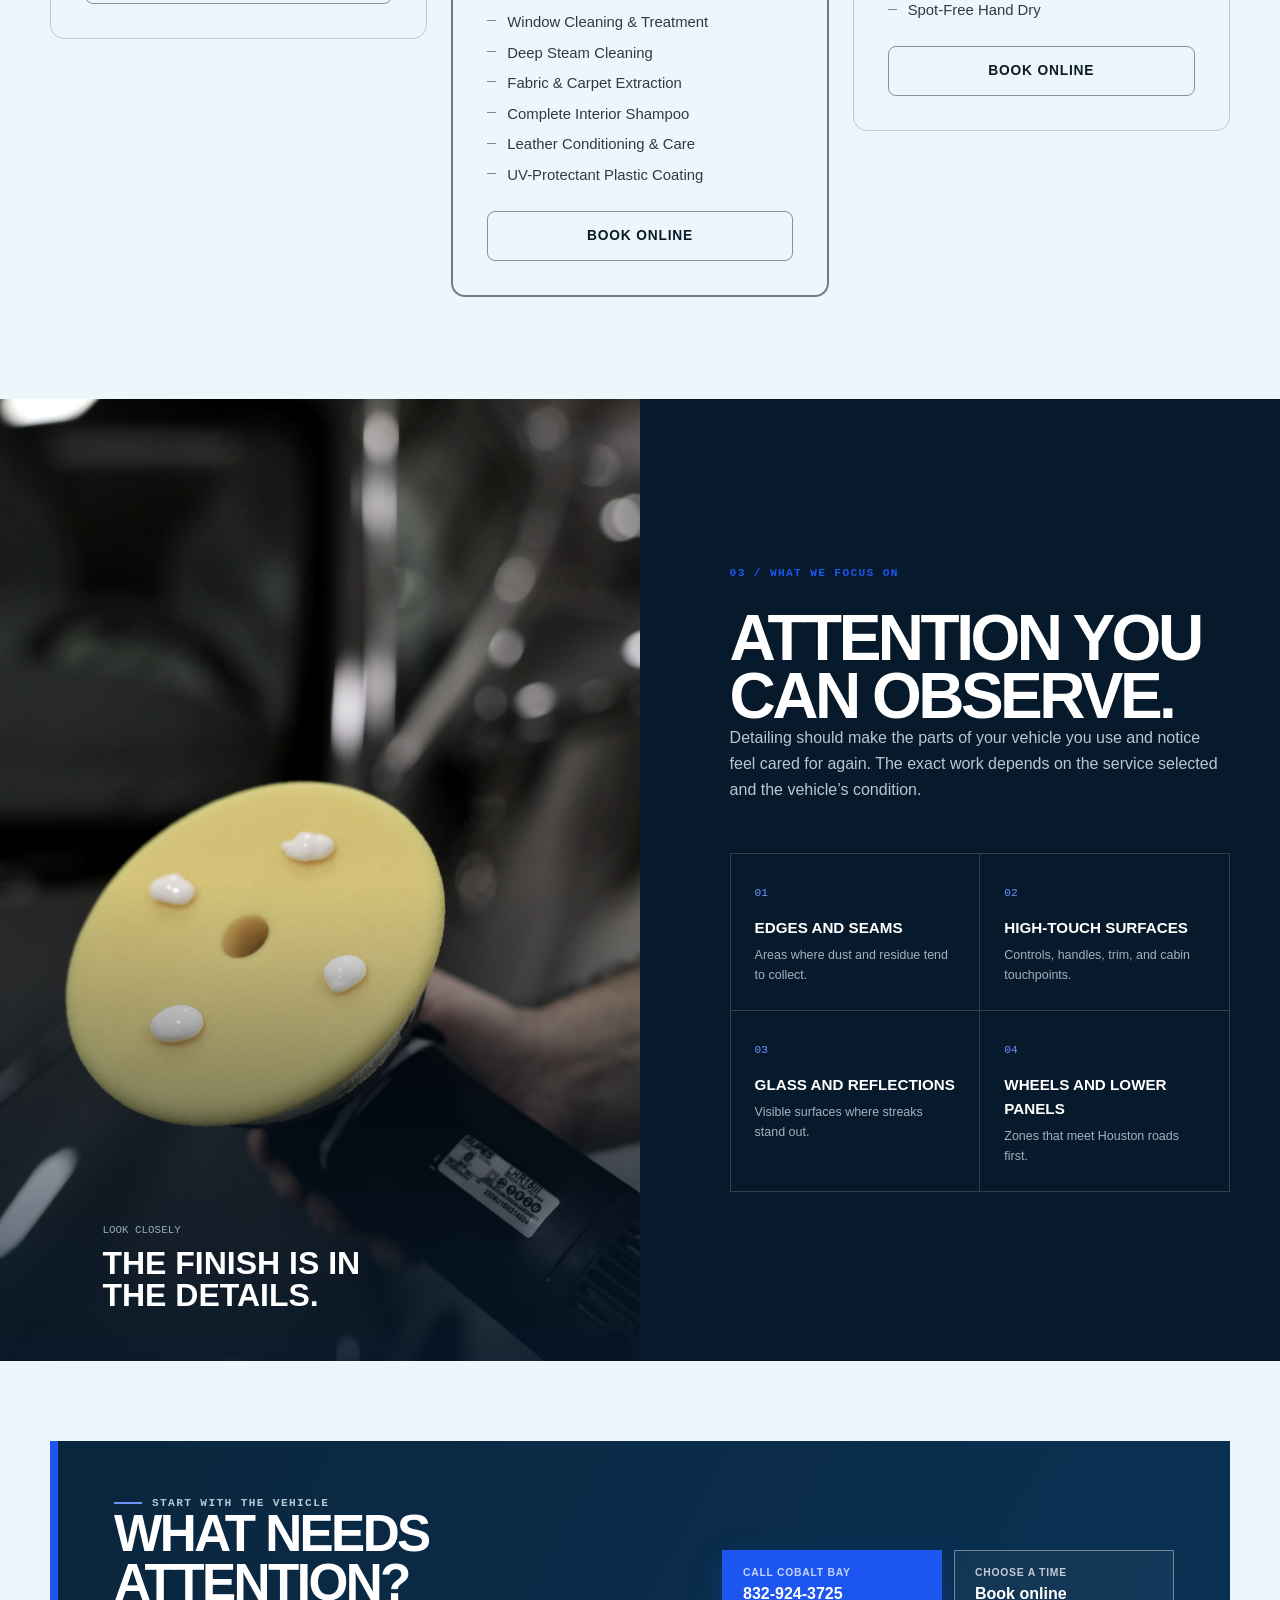
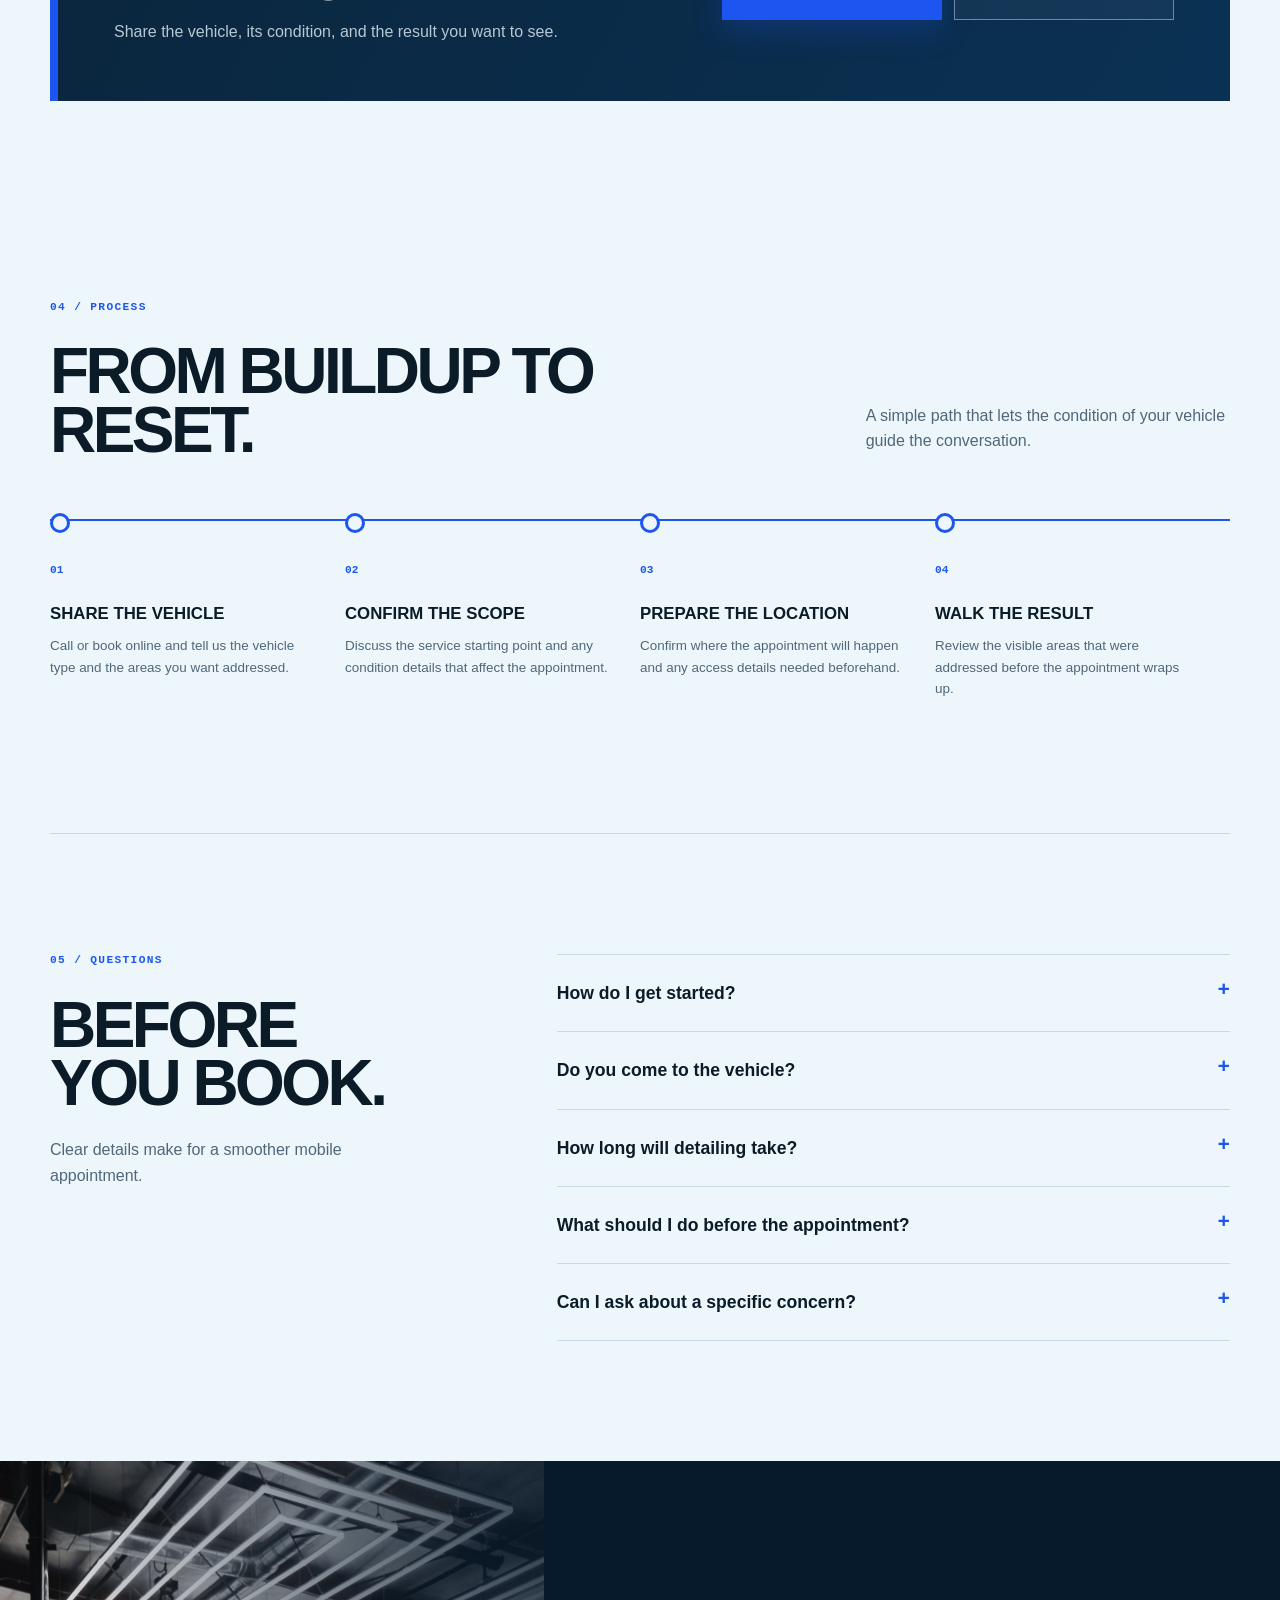
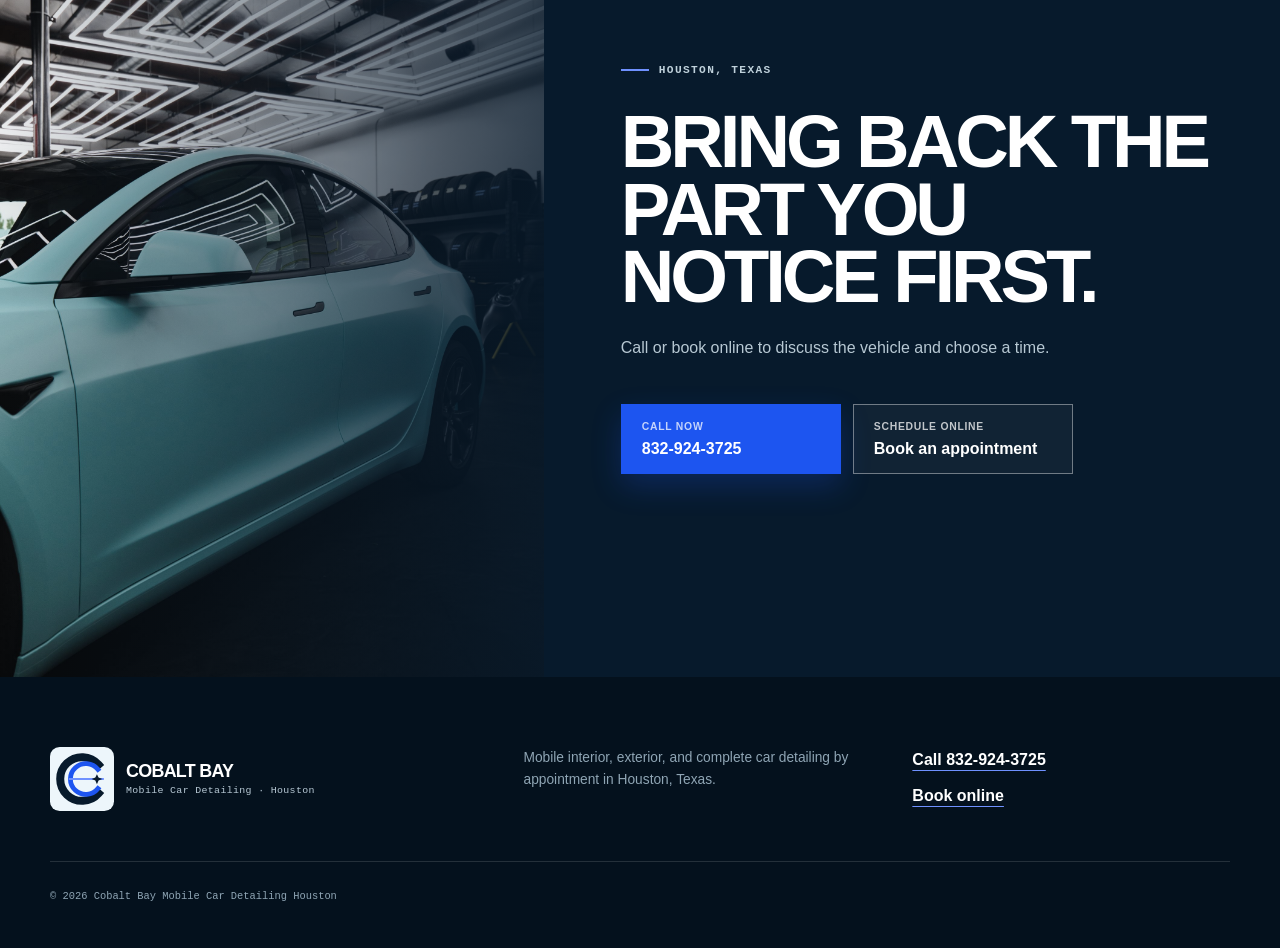
==== commit 38564f97: "feat: replace pricing with the standard rate grid Basic Detail $200, Premium Detail $250 including s" ====
--- a/index.html
+++ b/index.html
@@ -21,17 +21,77 @@
     "areaServed": {
       "@type": "City",
       "name": "Houston",
-      "containedInPlace": {"@type": "State", "name": "Texas"}
+      "containedInPlace": {
+        "@type": "State",
+        "name": "Texas"
+      }
     },
     "hasOfferCatalog": {
       "@type": "OfferCatalog",
       "name": "Mobile car detailing services",
       "itemListElement": [
-        {"@type": "Offer", "itemOffered": {"@type": "Service", "name": "Interior car detailing"}},
-        {"@type": "Offer", "itemOffered": {"@type": "Service", "name": "Exterior car detailing"}},
-        {"@type": "Offer", "itemOffered": {"@type": "Service", "name": "Complete car detailing"}}
+        {
+          "@type": "Offer",
+          "itemOffered": {
+            "@type": "Service",
+            "name": "Interior car detailing"
+          }
+        },
+        {
+          "@type": "Offer",
+          "itemOffered": {
+            "@type": "Service",
+            "name": "Exterior car detailing"
+          }
+        },
+        {
+          "@type": "Offer",
+          "itemOffered": {
+            "@type": "Service",
+            "name": "Complete car detailing"
+          }
+        }
       ]
-    }
+    },
+    "priceRange": "$200-$250",
+    "makesOffer": [
+      {
+        "@type": "Offer",
+        "name": "Basic Detail",
+        "price": "200",
+        "priceCurrency": "USD",
+        "availability": "https://schema.org/InStock",
+        "itemOffered": {
+          "@type": "Service",
+          "name": "Basic Detail",
+          "description": "Interior essentials: complete interior wipe down, triple-stage vacuuming, and mat cleaning and refresh."
+        }
+      },
+      {
+        "@type": "Offer",
+        "name": "Premium Detail",
+        "price": "250",
+        "priceCurrency": "USD",
+        "availability": "https://schema.org/InStock",
+        "itemOffered": {
+          "@type": "Service",
+          "name": "Premium Detail",
+          "description": "The full interior restoration, including complete interior shampoo, deep steam cleaning, fabric and carpet extraction, and leather conditioning."
+        }
+      },
+      {
+        "@type": "Offer",
+        "name": "Exterior Wash",
+        "price": "50",
+        "priceCurrency": "USD",
+        "availability": "https://schema.org/InStock",
+        "itemOffered": {
+          "@type": "Service",
+          "name": "Exterior Wash",
+          "description": "Add-on exterior wash: hand wash, rim detailing, tire deep clean and shine, door jamb cleaning, and spot-free hand dry."
+        }
+      }
+    ]
   }
   </script>
 </head>
@@ -126,6 +186,64 @@
       </div>
     </section>
 
+    <section class="rates" id="pricing" aria-labelledby="pricing-title">
+      <div class="rates-shell">
+        <div class="rates-head">
+          <p class="rates-eyebrow">Pricing</p>
+          <h2 id="pricing-title">Flat rates. Booked online in a minute.</h2>
+          <p class="rates-intro">Pick the level of care your vehicle needs. Add the exterior wash to either detail.</p>
+        </div>
+
+        <div class="rate-grid">
+          <article class="rate-card">
+            <h3>Basic Detail</h3>
+            <p class="rate-figure">$200</p>
+            <p class="rate-note">Interior essentials, handled properly.</p>
+            <ul class="rate-list">
+              <li>Complete Interior Wipe Down</li>
+              <li>Triple-Stage Vacuuming</li>
+              <li>Mat Cleaning &amp; Refresh</li>
+            </ul>
+            <a class="rate-cta" href="https://cal.com/sumitdatta/auto-detail-service" target="_blank" rel="noopener">Book Online</a>
+          </article>
+          <article class="rate-card rate-card-featured">
+            <span class="rate-badge">Most booked</span>
+            <h3>Premium Detail</h3>
+            <p class="rate-figure">$250</p>
+            <p class="rate-note">The full interior restoration, with shampoo.</p>
+            <ul class="rate-list">
+              <li>Triple-Stage Vacuuming</li>
+              <li>Seat &amp; Carpet Stain Removal</li>
+              <li>Interior Cabin Freshener</li>
+              <li>Full Dust Removal</li>
+              <li>Window Cleaning &amp; Treatment</li>
+              <li>Deep Steam Cleaning</li>
+              <li>Fabric &amp; Carpet Extraction</li>
+              <li>Complete Interior Shampoo</li>
+              <li>Leather Conditioning &amp; Care</li>
+              <li>UV-Protectant Plastic Coating</li>
+            </ul>
+            <a class="rate-cta" href="https://cal.com/sumitdatta/auto-detail-service" target="_blank" rel="noopener">Book Online</a>
+          </article>
+          <article class="rate-card">
+            <h3>Exterior Wash</h3>
+            <p class="rate-figure">+$50</p>
+            <p class="rate-note">Add-on to either detail above.</p>
+            <ul class="rate-list">
+              <li>Hand Wash Exterior</li>
+              <li>Rim Detailing</li>
+              <li>Tire Deep Clean</li>
+              <li>Tire Shine Application</li>
+              <li>Door Jamb &amp; Panel Cleaning</li>
+              <li>Spot-Free Hand Dry</li>
+            </ul>
+            <a class="rate-cta" href="https://cal.com/sumitdatta/auto-detail-service" target="_blank" rel="noopener">Book Online</a>
+          </article>
+        </div>
+      </div>
+    </section>
+
+
     <section class="workmanship section" id="workmanship">
       <div class="workmanship-photo reveal">
         <img src="/assets/polish-tools.jpg" alt="A polishing pad prepared for vehicle surface care" loading="lazy">
--- a/styles.css
+++ b/styles.css
@@ -227,3 +227,148 @@
   .inspection-line { display: none; }
   .reveal { opacity: 1; transform: none; }
 }
+
+/* Pricing section — self-contained, inherits each site's own colors and type. */
+.rates {
+  padding: clamp(56px, 8vw, 104px) clamp(20px, 5vw, 48px);
+}
+
+.rates-shell {
+  width: min(1180px, 100%);
+  margin-inline: auto;
+}
+
+.rates-head {
+  max-width: 60ch;
+  margin-bottom: clamp(30px, 4vw, 50px);
+}
+
+.rates-eyebrow {
+  margin: 0 0 10px;
+  font-size: 0.76rem;
+  font-weight: 600;
+  letter-spacing: 0.14em;
+  text-transform: uppercase;
+  opacity: 0.65;
+}
+
+.rates-head h2 {
+  margin: 0 0 14px;
+  line-height: 1.12;
+}
+
+.rates-intro {
+  margin: 0;
+  font-size: 1.02rem;
+  line-height: 1.6;
+  opacity: 0.75;
+}
+
+.rate-grid {
+  display: grid;
+  gap: clamp(16px, 2vw, 24px);
+  grid-template-columns: repeat(auto-fit, minmax(260px, 1fr));
+  align-items: start;
+}
+
+.rate-card {
+  position: relative;
+  display: flex;
+  flex-direction: column;
+  padding: clamp(24px, 3vw, 34px);
+  border: 1px solid color-mix(in srgb, currentColor 20%, transparent);
+  border-radius: 14px;
+}
+
+.rate-card-featured {
+  border-width: 2px;
+  border-color: color-mix(in srgb, currentColor 55%, transparent);
+}
+
+.rate-badge {
+  align-self: flex-start;
+  margin-bottom: 12px;
+  padding: 5px 11px;
+  border: 1px solid color-mix(in srgb, currentColor 40%, transparent);
+  border-radius: 999px;
+  font-size: 0.68rem;
+  font-weight: 600;
+  letter-spacing: 0.1em;
+  text-transform: uppercase;
+  opacity: 0.85;
+}
+
+.rate-card h3 {
+  margin: 0;
+  font-size: 1.18rem;
+  line-height: 1.25;
+}
+
+.rate-figure {
+  margin: 10px 0 0;
+  font-size: clamp(2.1rem, 4vw, 2.7rem);
+  font-weight: 700;
+  letter-spacing: -0.02em;
+  line-height: 1;
+}
+
+.rate-note {
+  margin: 12px 0 0;
+  font-size: 0.92rem;
+  line-height: 1.5;
+  opacity: 0.72;
+}
+
+.rate-list {
+  margin: 20px 0 0;
+  padding: 20px 0 0;
+  border-top: 1px solid color-mix(in srgb, currentColor 15%, transparent);
+  list-style: none;
+  display: grid;
+  gap: 9px;
+}
+
+.rate-list li {
+  position: relative;
+  padding-left: 20px;
+  font-size: 0.93rem;
+  line-height: 1.45;
+  opacity: 0.85;
+}
+
+.rate-list li::before {
+  content: "";
+  position: absolute;
+  left: 0;
+  top: 0.55em;
+  width: 9px;
+  height: 1px;
+  background: currentColor;
+  opacity: 0.6;
+}
+
+.rate-cta {
+  margin-top: 24px;
+  padding: 13px 20px;
+  border: 1px solid color-mix(in srgb, currentColor 45%, transparent);
+  border-radius: 8px;
+  font-size: 0.86rem;
+  font-weight: 600;
+  letter-spacing: 0.06em;
+  text-transform: uppercase;
+  text-align: center;
+  text-decoration: none;
+  color: inherit;
+  transition: opacity 0.18s ease;
+}
+
+.rate-cta:hover,
+.rate-cta:focus-visible {
+  opacity: 0.7;
+}
+
+@media (max-width: 640px) {
+  .rate-grid {
+    grid-template-columns: 1fr;
+  }
+}
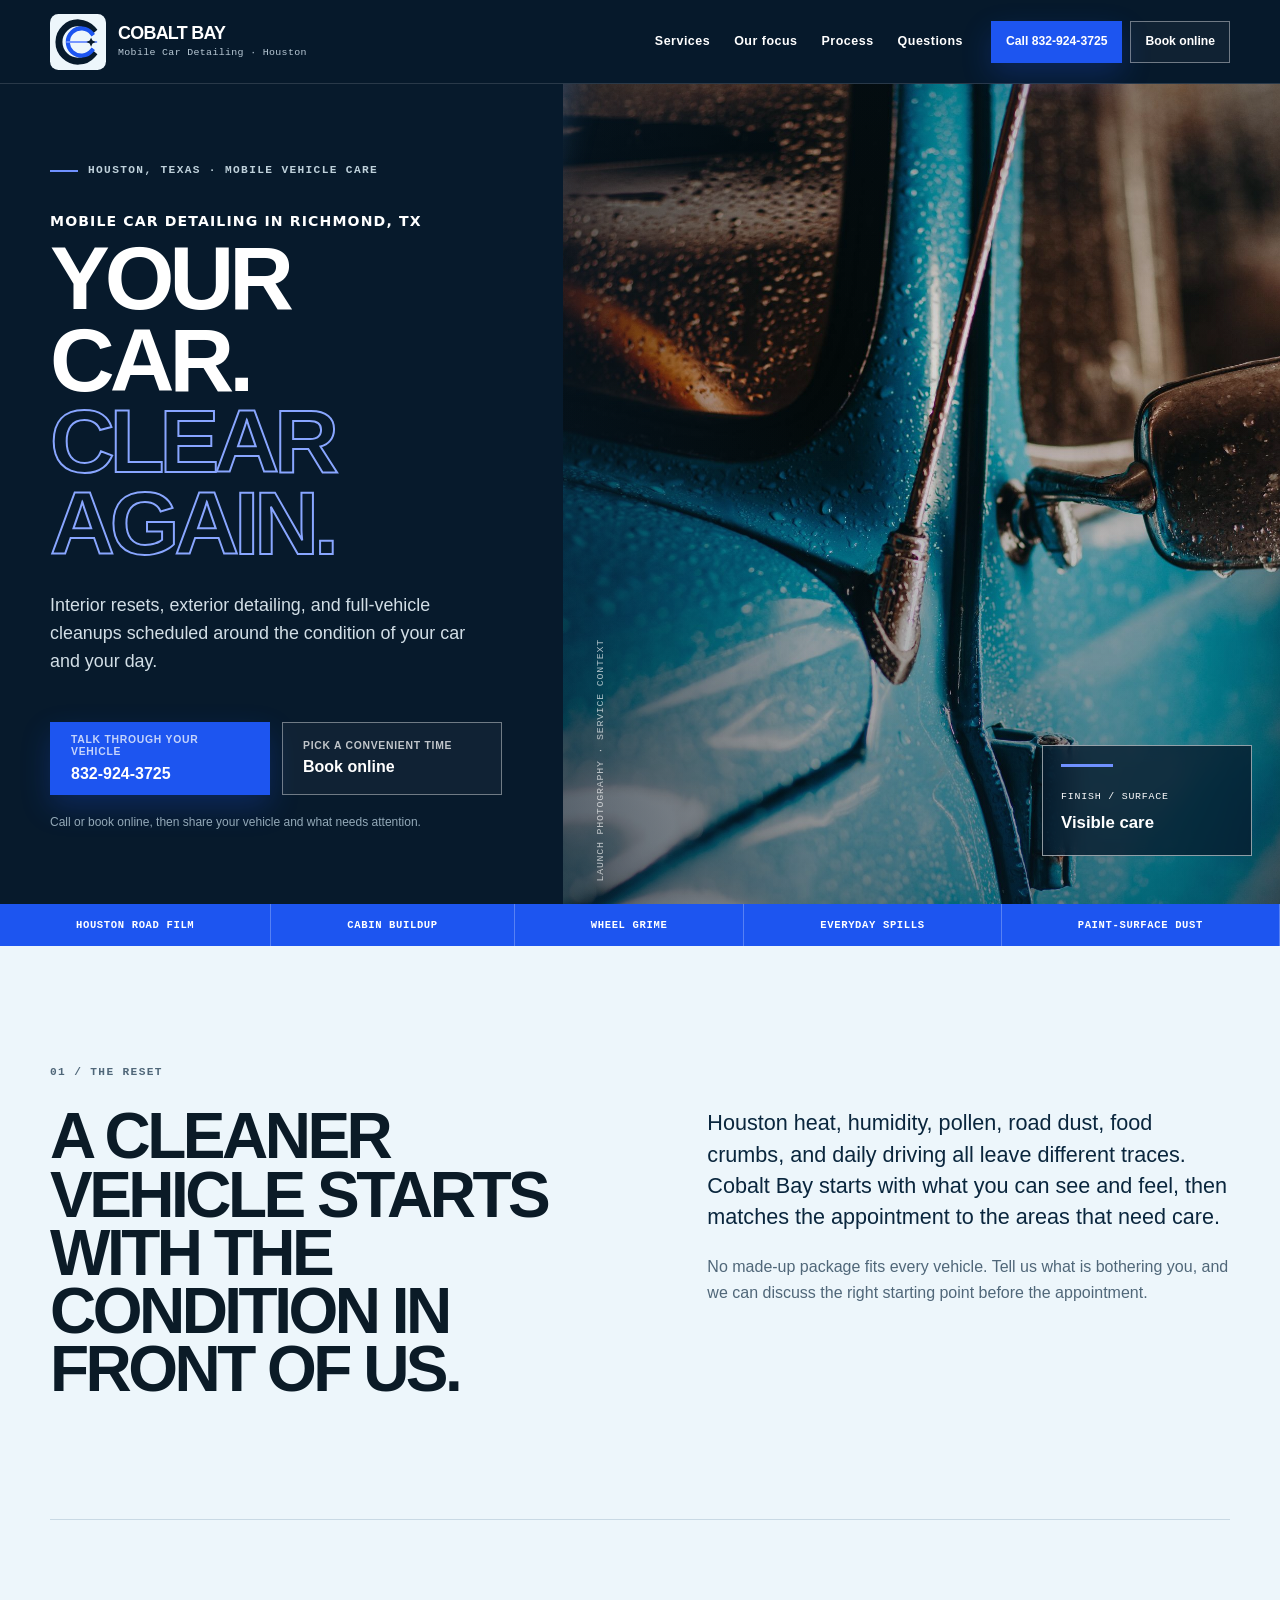
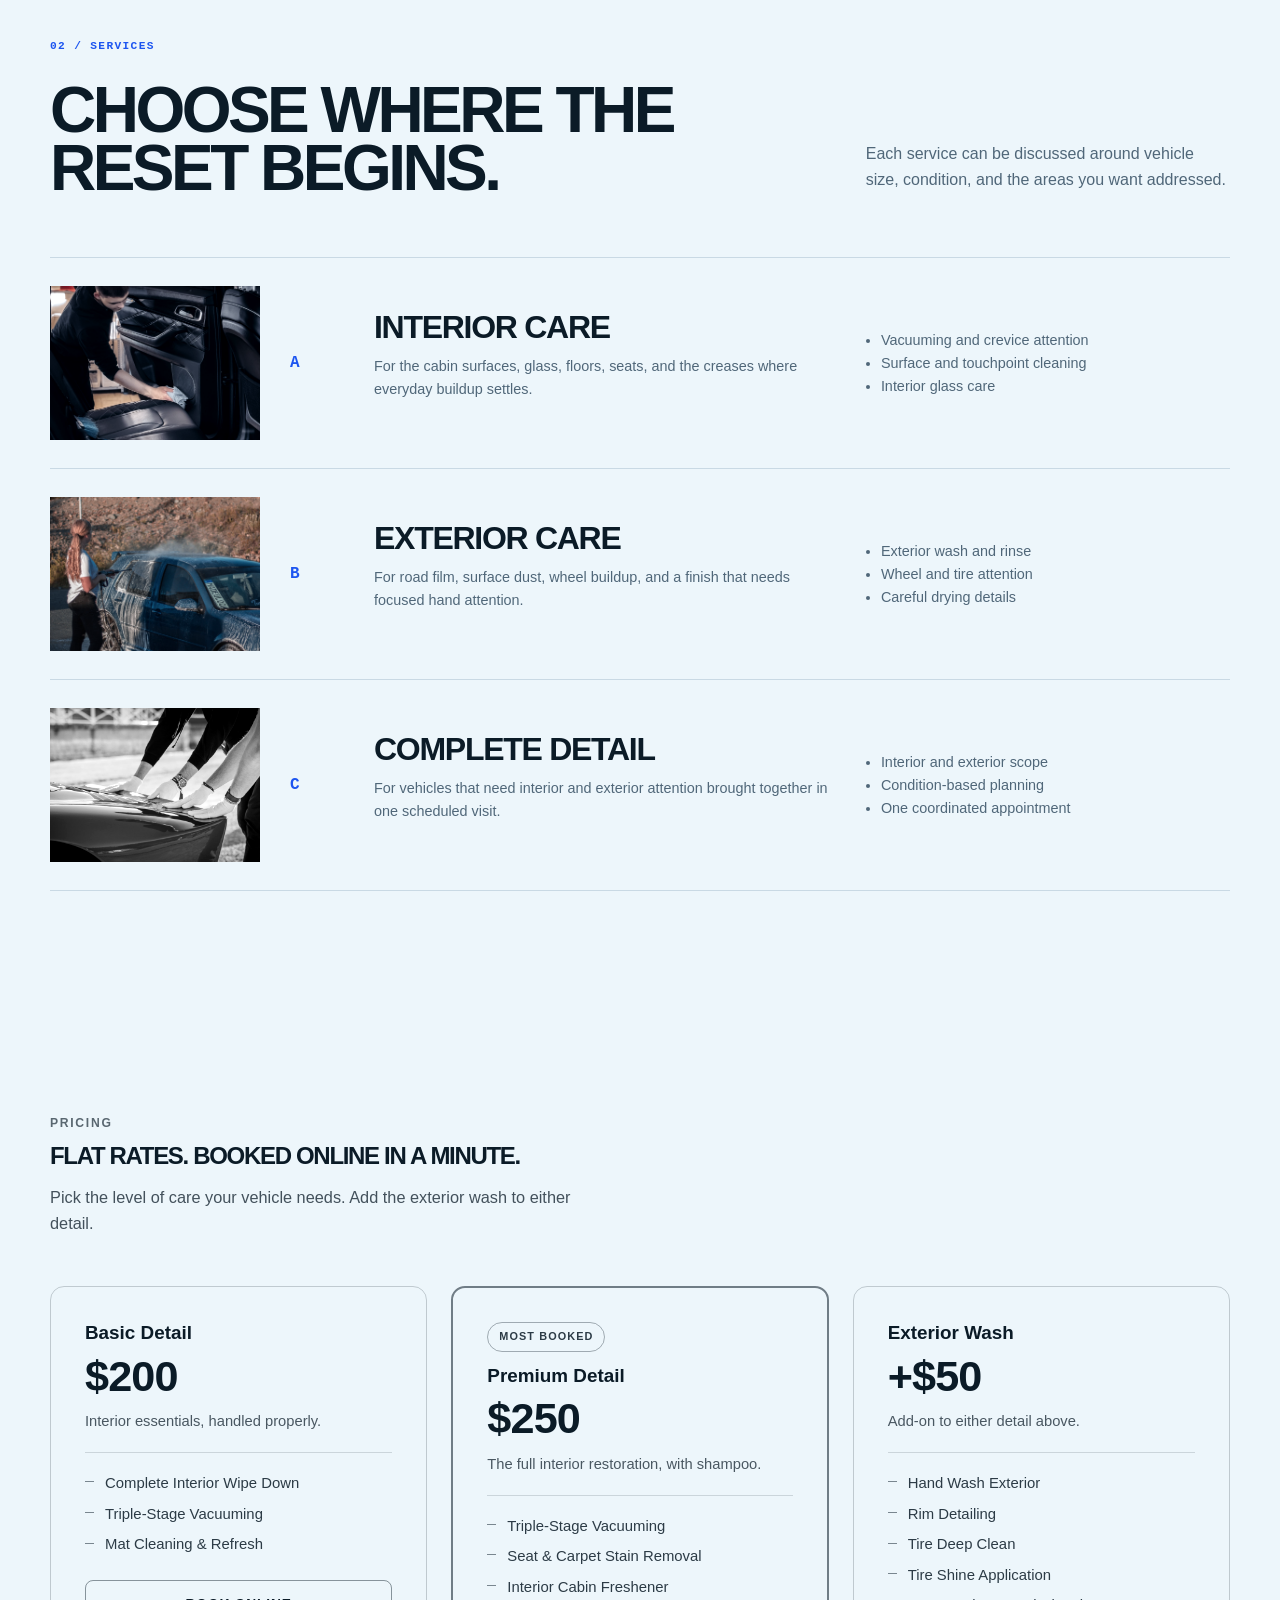
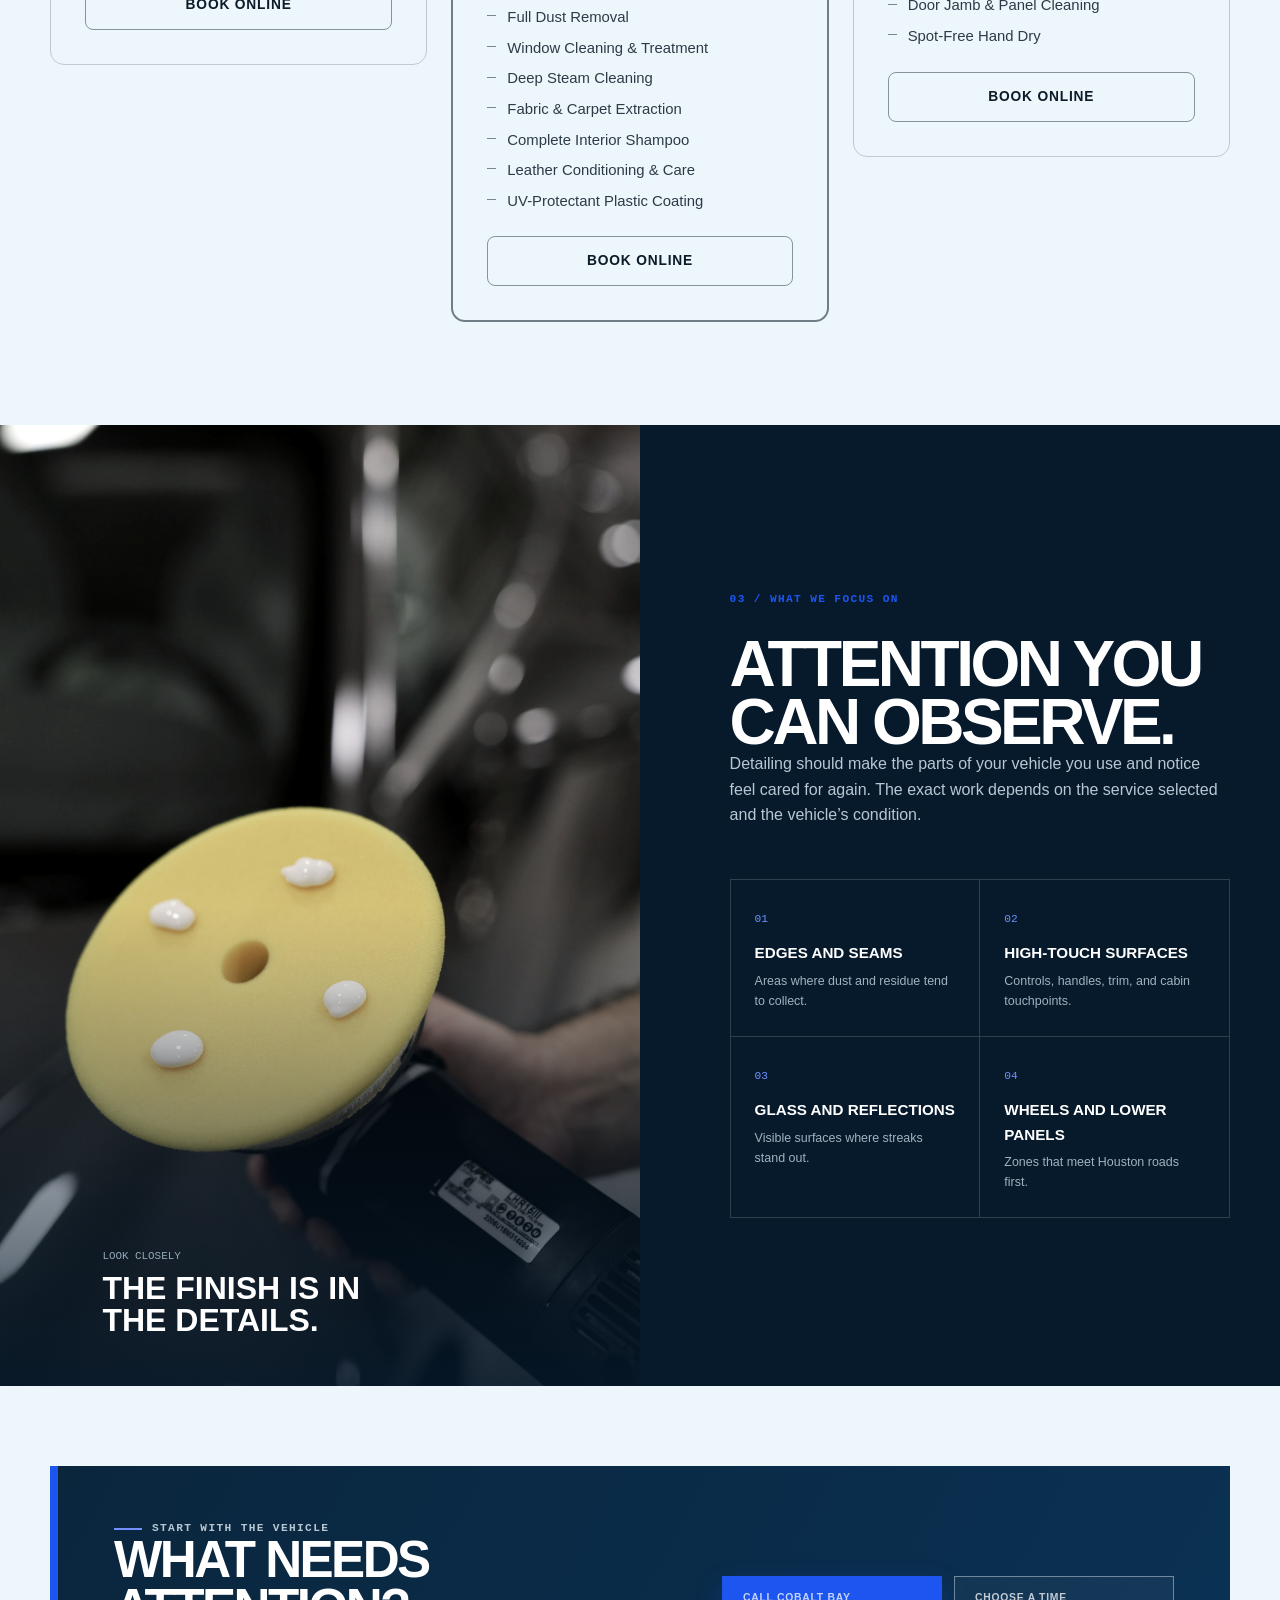
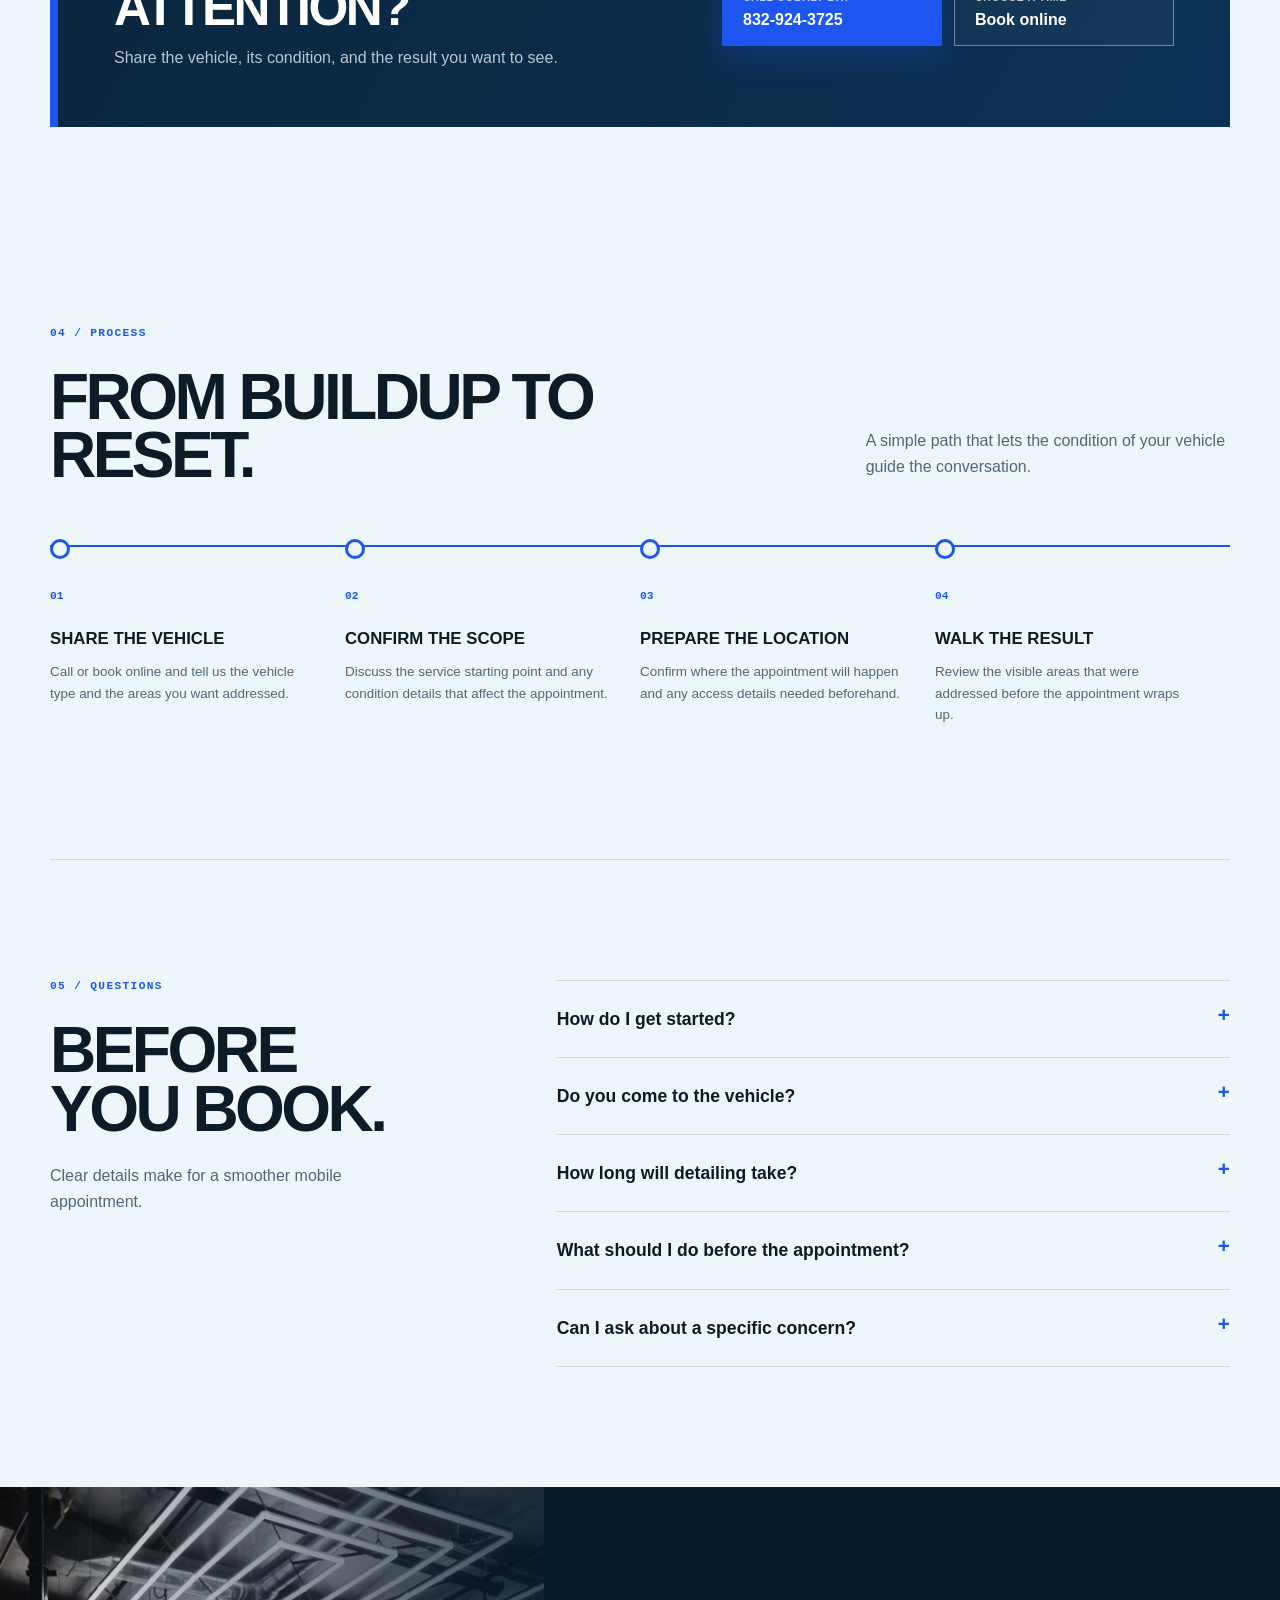
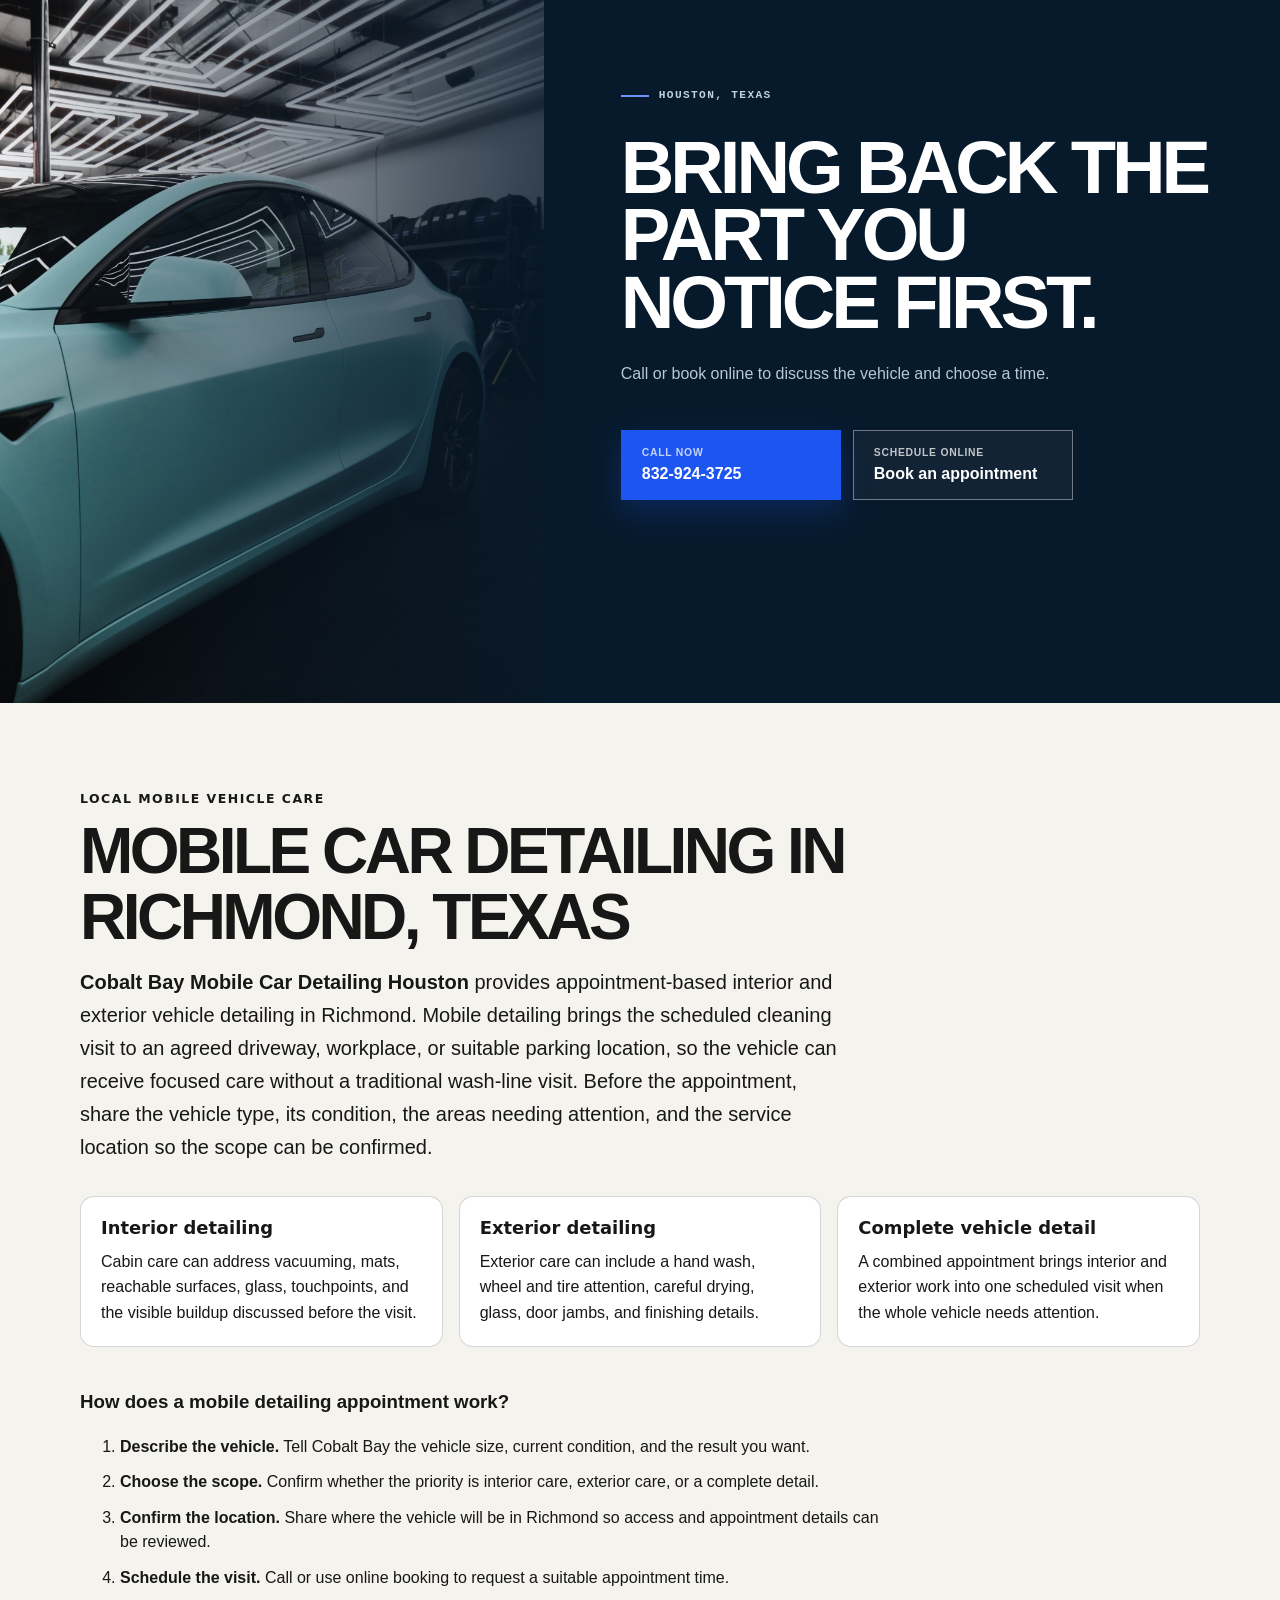
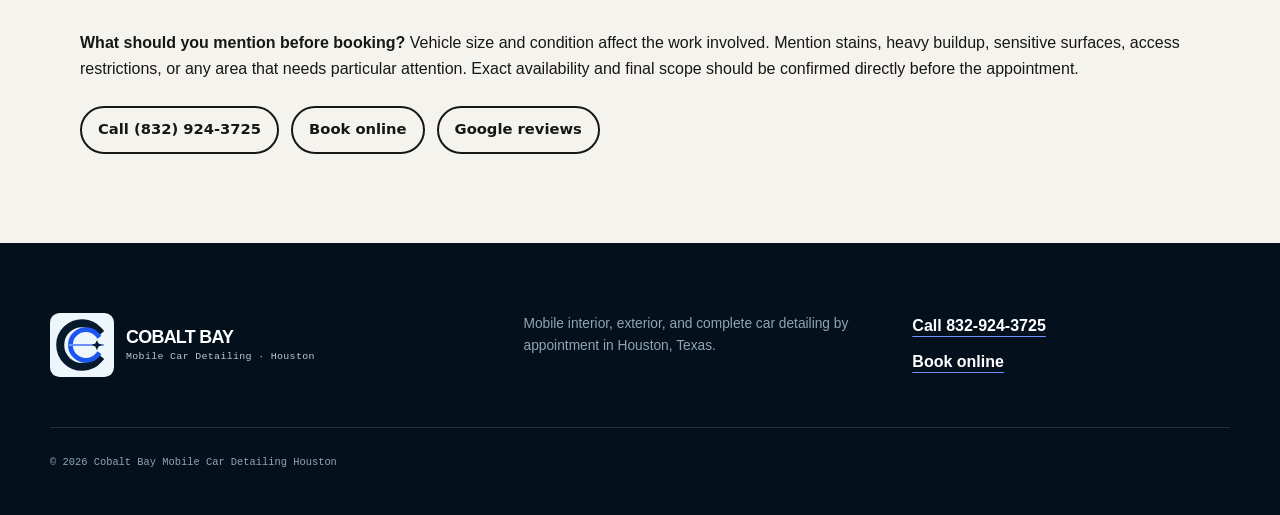
==== commit 44f2914e: "Improve local SEO and AI search visibility" ====
--- a/index.html
+++ b/index.html
@@ -3,96 +3,187 @@
 <head>
   <meta charset="utf-8">
   <meta name="viewport" content="width=device-width, initial-scale=1">
-  <title>Mobile Car Detailing Houston | Cobalt Bay</title>
-  <meta name="description" content="Cobalt Bay Mobile Car Detailing Houston provides interior, exterior, and complete vehicle detailing by appointment in Houston, Texas. Call or book online.">
+  <title>Mobile Car Detailing in Richmond, TX | Cobalt Bay</title>
   <meta name="theme-color" content="#071a2c">
   <link rel="canonical" href="https://cobaltbaydetailing.shop/">
   <link rel="icon" href="/assets/favicon.svg" type="image/svg+xml">
   <link rel="preload" href="/assets/hero-blue-water.jpg" as="image">
   <link rel="stylesheet" href="/styles.css">
   <script type="application/ld+json">
-  {
-    "@context": "https://schema.org",
-    "@type": "AutomotiveBusiness",
-    "name": "Cobalt Bay Mobile Car Detailing Houston",
-    "url": "https://cobaltbaydetailing.shop/",
-    "telephone": "+18329243725",
-    "description": "Mobile car detailing by appointment in Houston, Texas, with interior, exterior, and complete detailing options.",
-    "areaServed": {
-      "@type": "City",
-      "name": "Houston",
-      "containedInPlace": {
-        "@type": "State",
-        "name": "Texas"
-      }
-    },
-    "hasOfferCatalog": {
-      "@type": "OfferCatalog",
-      "name": "Mobile car detailing services",
-      "itemListElement": [
-        {
-          "@type": "Offer",
-          "itemOffered": {
-            "@type": "Service",
-            "name": "Interior car detailing"
-          }
-        },
-        {
-          "@type": "Offer",
-          "itemOffered": {
-            "@type": "Service",
-            "name": "Exterior car detailing"
-          }
-        },
-        {
-          "@type": "Offer",
-          "itemOffered": {
-            "@type": "Service",
-            "name": "Complete car detailing"
-          }
-        }
-      ]
-    },
-    "priceRange": "$200-$250",
-    "makesOffer": [
+{
+  "@context": "https://schema.org",
+  "@type": "AutomotiveBusiness",
+  "name": "Cobalt Bay Mobile Car Detailing Houston",
+  "url": "https://cobaltbaydetailing.shop/",
+  "telephone": "+1 832-924-3725",
+  "address": {
+    "@type": "PostalAddress",
+    "streetAddress": "17814 Netherby Ln",
+    "addressLocality": "Richmond",
+    "addressRegion": "TX",
+    "postalCode": "77407",
+    "addressCountry": "US"
+  },
+  "description": "Mobile car detailing by appointment in Houston, Texas, with interior, exterior, and complete detailing options.",
+  "areaServed": {
+    "@type": "City",
+    "name": "Richmond",
+    "containedInPlace": {
+      "@type": "State",
+      "name": "Texas"
+    }
+  },
+  "hasOfferCatalog": {
+    "@type": "OfferCatalog",
+    "name": "Mobile car detailing services",
+    "itemListElement": [
       {
         "@type": "Offer",
-        "name": "Basic Detail",
-        "price": "200",
-        "priceCurrency": "USD",
-        "availability": "https://schema.org/InStock",
         "itemOffered": {
           "@type": "Service",
-          "name": "Basic Detail",
-          "description": "Interior essentials: complete interior wipe down, triple-stage vacuuming, and mat cleaning and refresh."
+          "name": "Interior car detailing"
         }
       },
       {
         "@type": "Offer",
-        "name": "Premium Detail",
-        "price": "250",
-        "priceCurrency": "USD",
-        "availability": "https://schema.org/InStock",
         "itemOffered": {
           "@type": "Service",
-          "name": "Premium Detail",
-          "description": "The full interior restoration, including complete interior shampoo, deep steam cleaning, fabric and carpet extraction, and leather conditioning."
+          "name": "Exterior car detailing"
         }
       },
       {
         "@type": "Offer",
-        "name": "Exterior Wash",
-        "price": "50",
-        "priceCurrency": "USD",
-        "availability": "https://schema.org/InStock",
         "itemOffered": {
           "@type": "Service",
-          "name": "Exterior Wash",
-          "description": "Add-on exterior wash: hand wash, rim detailing, tire deep clean and shine, door jamb cleaning, and spot-free hand dry."
+          "name": "Complete car detailing"
         }
       }
     ]
+  },
+  "priceRange": "$200-$250",
+  "makesOffer": [
+    {
+      "@type": "Offer",
+      "name": "Basic Detail",
+      "price": "200",
+      "priceCurrency": "USD",
+      "availability": "https://schema.org/InStock",
+      "itemOffered": {
+        "@type": "Service",
+        "name": "Basic Detail",
+        "description": "Interior essentials: complete interior wipe down, triple-stage vacuuming, and mat cleaning and refresh."
+      }
+    },
+    {
+      "@type": "Offer",
+      "name": "Premium Detail",
+      "price": "250",
+      "priceCurrency": "USD",
+      "availability": "https://schema.org/InStock",
+      "itemOffered": {
+        "@type": "Service",
+        "name": "Premium Detail",
+        "description": "The full interior restoration, including complete interior shampoo, deep steam cleaning, fabric and carpet extraction, and leather conditioning."
+      }
+    },
+    {
+      "@type": "Offer",
+      "name": "Exterior Wash",
+      "price": "50",
+      "priceCurrency": "USD",
+      "availability": "https://schema.org/InStock",
+      "itemOffered": {
+        "@type": "Service",
+        "name": "Exterior Wash",
+        "description": "Add-on exterior wash: hand wash, rim detailing, tire deep clean and shine, door jamb cleaning, and spot-free hand dry."
+      }
+    }
+  ],
+  "@id": "https://cobaltbaydetailing.shop/#business",
+  "geo": {
+    "@type": "GeoCoordinates",
+    "latitude": 29.65634999408,
+    "longitude": -95.69527299784
+  },
+  "image": "https://cobaltbaydetailing.shop/assets/logo.svg",
+  "sameAs": [
+    "https://g.page/r/CcbW2mDk_W5rEBM/review"
+  ],
+  "contactPoint": {
+    "@type": "ContactPoint",
+    "telephone": "+1 832-924-3725",
+    "contactType": "customer service",
+    "areaServed": "US-TX",
+    "availableLanguage": "English"
   }
+}
+    </script>
+<!-- SEO-GEO:START -->
+  <meta name="description" content="Mobile car detailing in Richmond, TX from Cobalt Bay, with interior cleaning, exterior hand washing, and complete details. Call or book online.">
+  <meta name="robots" content="index, follow, max-image-preview:large, max-snippet:-1, max-video-preview:-1">
+  <meta property="og:locale" content="en_US">
+  <meta property="og:type" content="website">
+  <meta property="og:site_name" content="Cobalt Bay">
+  <meta property="og:title" content="Mobile Car Detailing in Richmond, TX | Cobalt Bay">
+  <meta property="og:description" content="Mobile car detailing in Richmond, TX from Cobalt Bay, with interior cleaning, exterior hand washing, and complete details. Call or book online.">
+  <meta property="og:url" content="https://cobaltbaydetailing.shop/">
+  <meta property="og:image" content="https://cobaltbaydetailing.shop/assets/logo.svg">
+  <meta name="twitter:image" content="https://cobaltbaydetailing.shop/assets/logo.svg">
+  <meta name="twitter:card" content="summary_large_image">
+  <meta name="twitter:title" content="Mobile Car Detailing in Richmond, TX | Cobalt Bay">
+  <meta name="twitter:description" content="Mobile car detailing in Richmond, TX from Cobalt Bay, with interior cleaning, exterior hand washing, and complete details. Call or book online.">
+  <style id="seo-geo-styles">
+    .seo-local-intent { display:block; margin:0 0 .55rem; font:700 clamp(.78rem,1.1vw,.95rem)/1.2 system-ui,sans-serif; letter-spacing:.08em; text-transform:uppercase; }
+    .seo-geo-section { background:#f5f3ed; color:#171717; padding:clamp(3.5rem,7vw,6.5rem) clamp(1.25rem,5vw,5rem); }
+    .seo-geo-inner { width:min(1120px,100%); margin:0 auto; }
+    .seo-geo-kicker { margin:0 0 .75rem; font:700 .78rem/1.2 system-ui,sans-serif; letter-spacing:.12em; text-transform:uppercase; }
+    .seo-geo-section h2 { max-width:22ch; margin:0 0 1rem; color:inherit; font-size:clamp(2rem,5vw,4rem); line-height:1.02; }
+    .seo-geo-answer { max-width:760px; margin:0 0 2rem; font-size:clamp(1.05rem,2vw,1.25rem); line-height:1.65; }
+    .seo-geo-grid { display:grid; grid-template-columns:repeat(3,minmax(0,1fr)); gap:1rem; margin:2rem 0; }
+    .seo-geo-card { border:1px solid rgba(23,23,23,.18); border-radius:14px; padding:1.25rem; background:#fff; }
+    .seo-geo-card h3 { margin:0 0 .6rem; color:inherit; font:700 1.12rem/1.25 system-ui,sans-serif; }
+    .seo-geo-card p { margin:0; line-height:1.6; }
+    .seo-geo-steps { max-width:820px; margin:2.5rem 0; }
+    .seo-geo-steps li { margin:.65rem 0; line-height:1.55; }
+    .seo-geo-actions { display:flex; flex-wrap:wrap; gap:.75rem; margin-top:1.5rem; }
+    .seo-geo-action { display:inline-flex; align-items:center; min-height:48px; padding:.75rem 1rem; border:2px solid currentColor; border-radius:999px; color:inherit; font:700 .92rem/1 system-ui,sans-serif; text-decoration:none; }
+    @media (max-width:760px) { .seo-geo-grid { grid-template-columns:1fr; } }
+  </style>
+<!-- SEO-GEO:END -->
+  <script id="seo-geo-entity-schema" type="application/ld+json">
+{
+  "@context": "https://schema.org",
+  "@graph": [
+    {
+      "@type": "WebSite",
+      "@id": "https://cobaltbaydetailing.shop/#website",
+      "url": "https://cobaltbaydetailing.shop/",
+      "name": "Cobalt Bay Mobile Car Detailing Houston",
+      "inLanguage": "en-US",
+      "publisher": {
+        "@id": "https://cobaltbaydetailing.shop/#business"
+      }
+    },
+    {
+      "@type": "Service",
+      "@id": "https://cobaltbaydetailing.shop/#mobile-car-detailing",
+      "name": "Mobile Car Detailing in Richmond, Texas",
+      "serviceType": "Mobile car detailing",
+      "provider": {
+        "@id": "https://cobaltbaydetailing.shop/#business"
+      },
+      "areaServed": {
+        "@type": "City",
+        "name": "Richmond",
+        "containedInPlace": {
+          "@type": "State",
+          "name": "Texas"
+        }
+      },
+      "url": "https://cobaltbaydetailing.shop/#services"
+    }
+  ]
+}
   </script>
 </head>
 <body>
@@ -122,7 +213,7 @@
     <section class="hero" id="top">
       <div class="hero-copy">
         <p class="eyebrow"><span></span> Houston, Texas · Mobile vehicle care</p>
-        <h1>Your car.<br><em>Clear again.</em></h1>
+        <h1><span class="seo-local-intent" data-seo-local-intent>Mobile Car Detailing in Richmond, TX</span>Your car.<br><em>Clear again.</em></h1>
         <p class="hero-lede">Interior resets, exterior detailing, and full-vehicle cleanups scheduled around the condition of your car and your day.</p>
         <div class="action-pair">
           <a class="button button-primary button-large" href="tel:+18329243725">
@@ -303,6 +394,47 @@
         </div>
       </div>
     </section>
+  <!-- SEO-GEO-LOCAL:START -->
+    <section class="seo-geo-section" id="local-detailing" aria-labelledby="local-detailing-title">
+      <div class="seo-geo-inner">
+        <p class="seo-geo-kicker">Local mobile vehicle care</p>
+        <h2 id="local-detailing-title">Mobile car detailing in Richmond, Texas</h2>
+        <p class="seo-geo-answer"><strong>Cobalt Bay Mobile Car Detailing Houston</strong> provides appointment-based interior and exterior vehicle detailing in Richmond. Mobile detailing brings the scheduled cleaning visit to an agreed driveway, workplace, or suitable parking location, so the vehicle can receive focused care without a traditional wash-line visit. Before the appointment, share the vehicle type, its condition, the areas needing attention, and the service location so the scope can be confirmed.</p>
+
+        <div class="seo-geo-grid" aria-label="Available detailing options">
+          <article class="seo-geo-card">
+            <h3>Interior detailing</h3>
+            <p>Cabin care can address vacuuming, mats, reachable surfaces, glass, touchpoints, and the visible buildup discussed before the visit.</p>
+          </article>
+          <article class="seo-geo-card">
+            <h3>Exterior detailing</h3>
+            <p>Exterior care can include a hand wash, wheel and tire attention, careful drying, glass, door jambs, and finishing details.</p>
+          </article>
+          <article class="seo-geo-card">
+            <h3>Complete vehicle detail</h3>
+            <p>A combined appointment brings interior and exterior work into one scheduled visit when the whole vehicle needs attention.</p>
+          </article>
+        </div>
+
+        <div class="seo-geo-steps">
+          <h3>How does a mobile detailing appointment work?</h3>
+          <ol>
+            <li><strong>Describe the vehicle.</strong> Tell Cobalt Bay the vehicle size, current condition, and the result you want.</li>
+            <li><strong>Choose the scope.</strong> Confirm whether the priority is interior care, exterior care, or a complete detail.</li>
+            <li><strong>Confirm the location.</strong> Share where the vehicle will be in Richmond so access and appointment details can be reviewed.</li>
+            <li><strong>Schedule the visit.</strong> Call or use online booking to request a suitable appointment time.</li>
+          </ol>
+        </div>
+
+        <p><strong>What should you mention before booking?</strong> Vehicle size and condition affect the work involved. Mention stains, heavy buildup, sensitive surfaces, access restrictions, or any area that needs particular attention. Exact availability and final scope should be confirmed directly before the appointment.</p>
+        <div class="seo-geo-actions">
+          <a class="seo-geo-action" href="tel:+18329243725">Call (832) 924-3725</a>
+          <a class="seo-geo-action" href="https://cal.com/sumitdatta/auto-detail-service" target="_blank" rel="noopener">Book online</a>
+          <a class="seo-geo-action" href="https://g.page/r/CcbW2mDk_W5rEBM/review" target="_blank" rel="noopener">Google reviews</a>
+        </div>
+      </div>
+    </section>
+<!-- SEO-GEO-LOCAL:END -->
   </main>
 
   <footer class="site-footer">
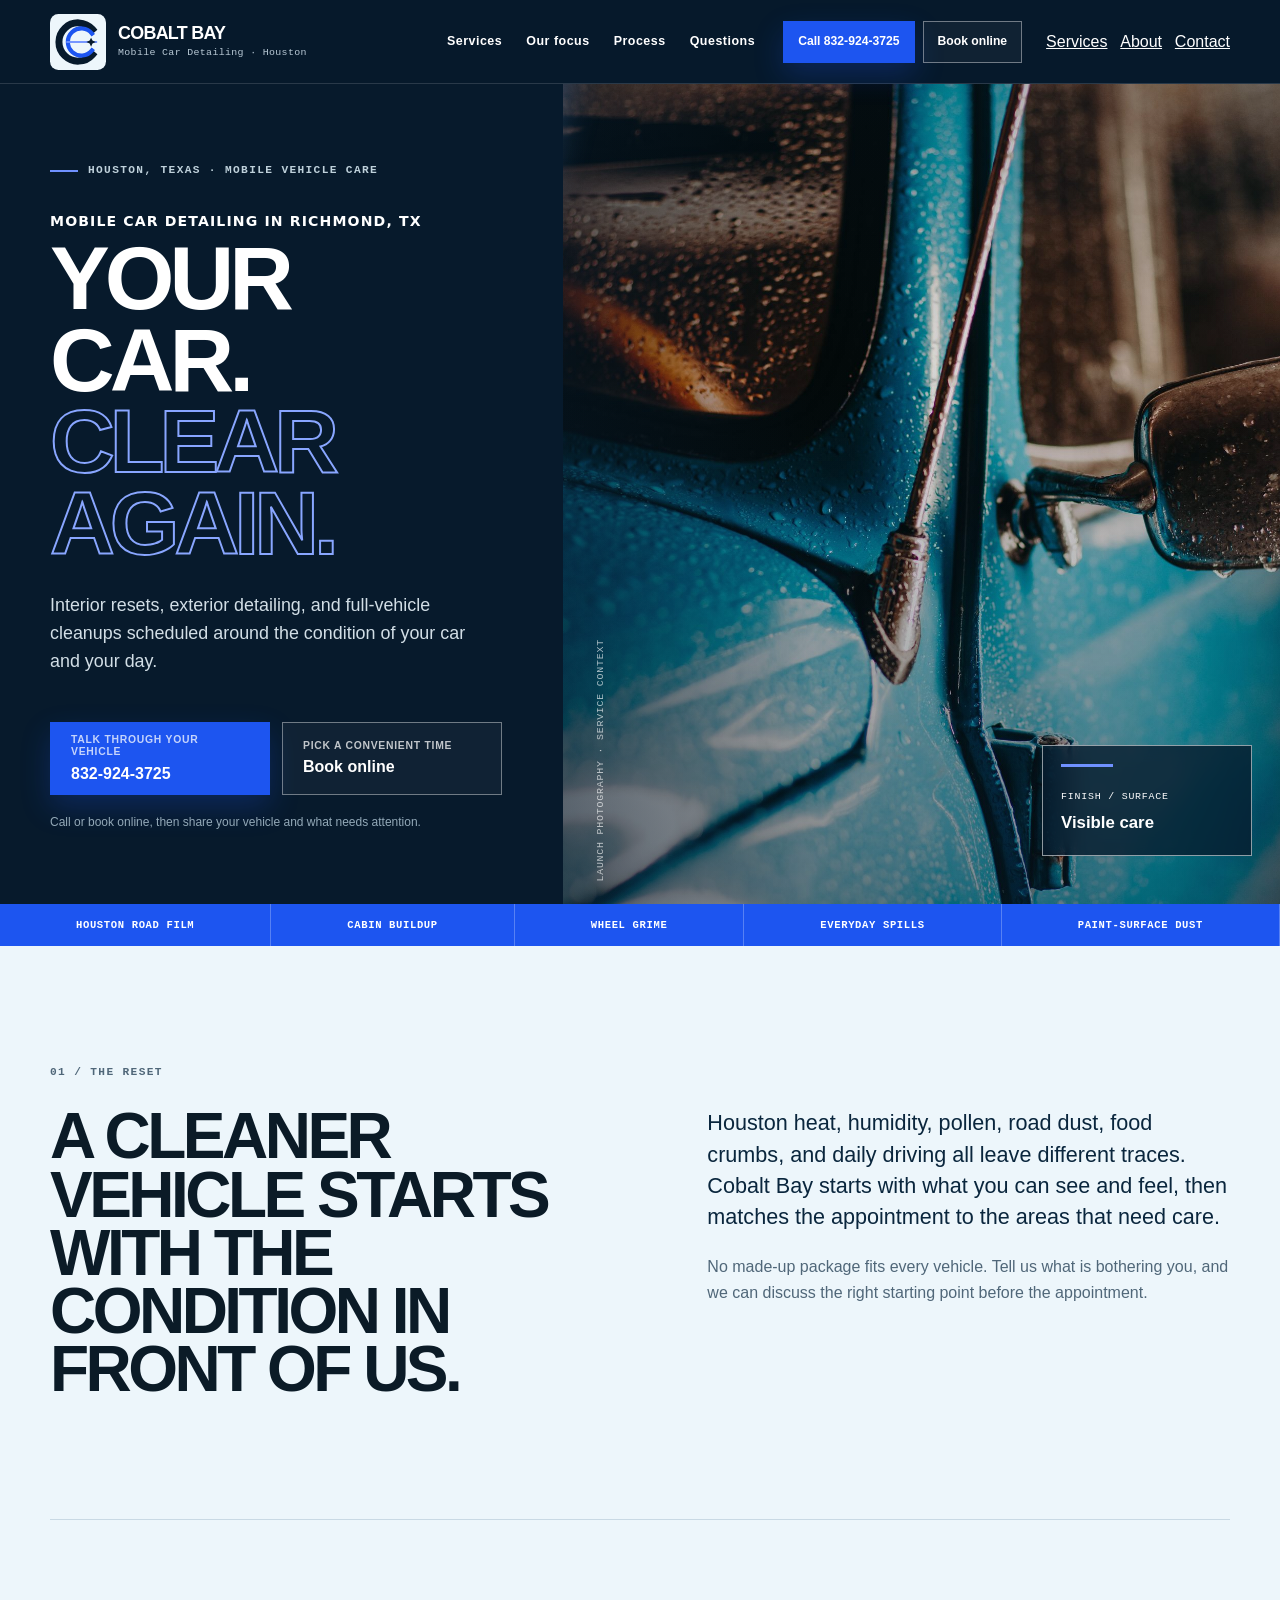
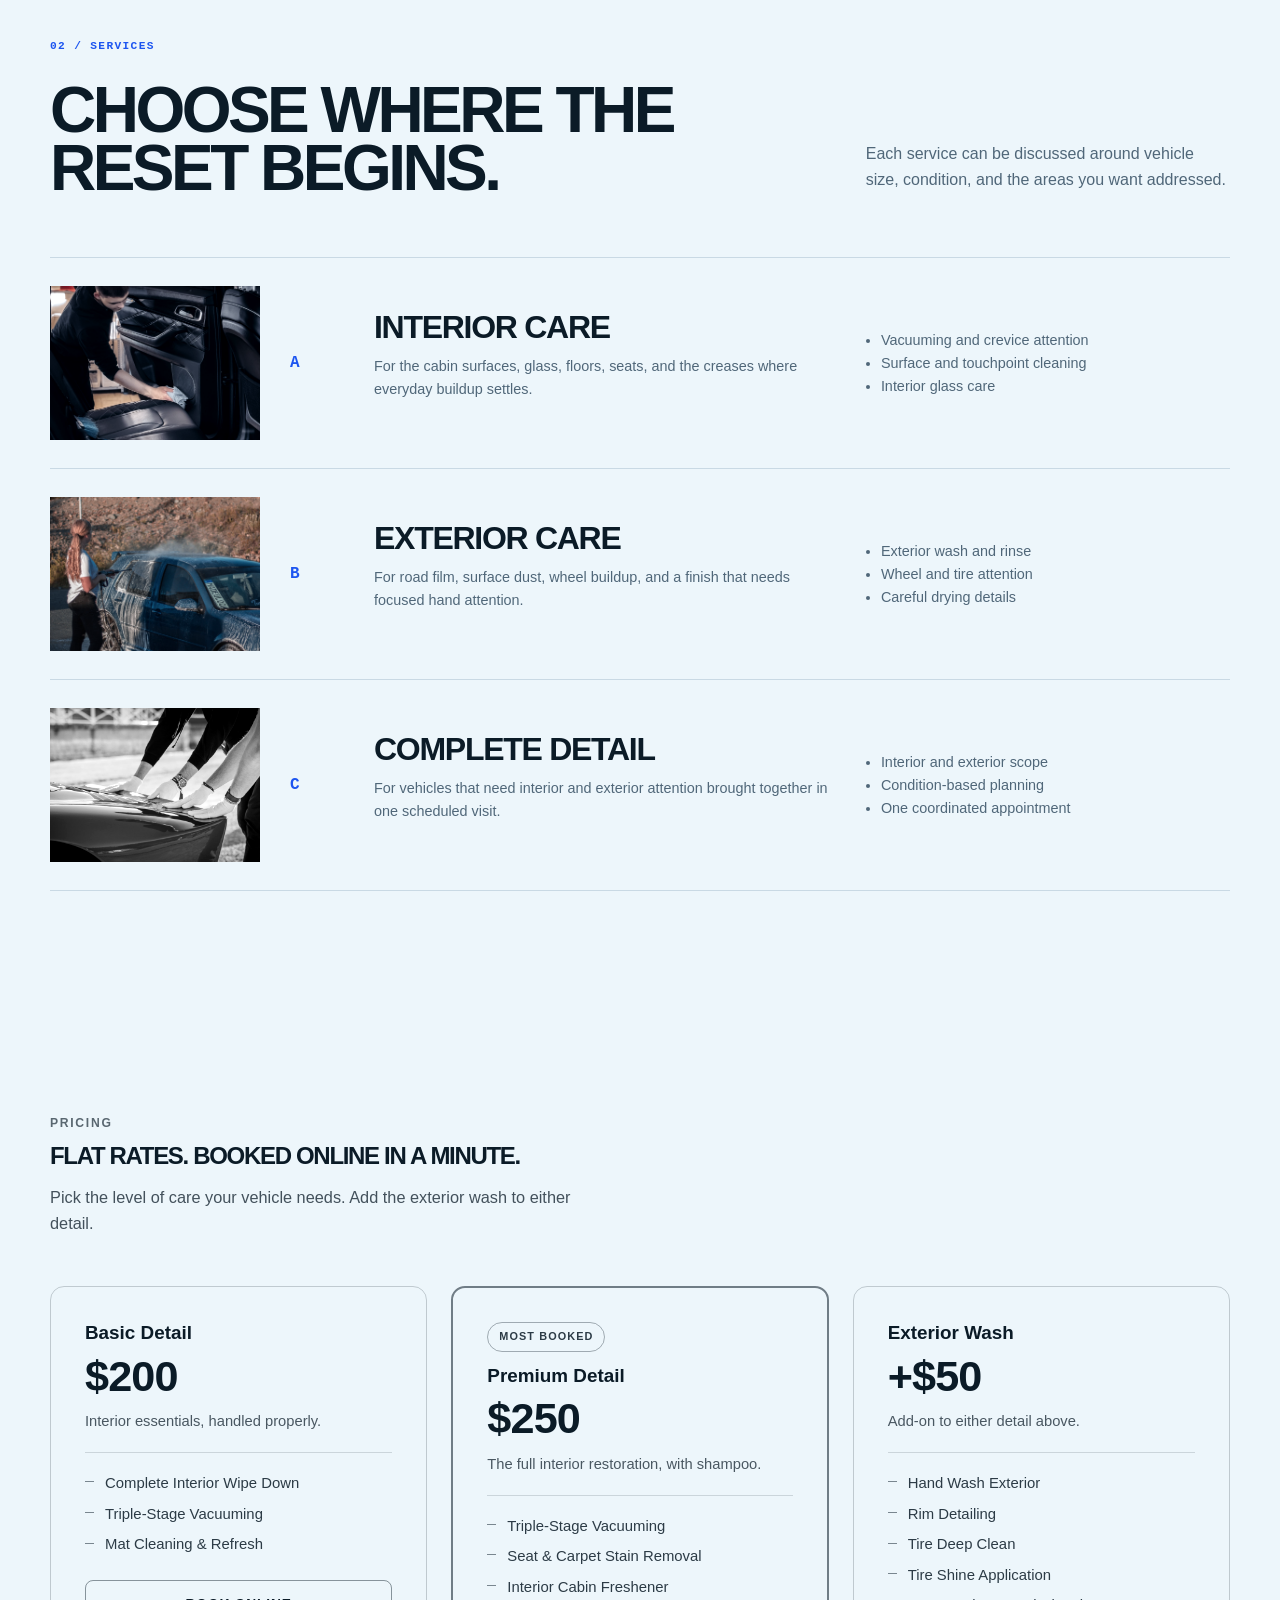
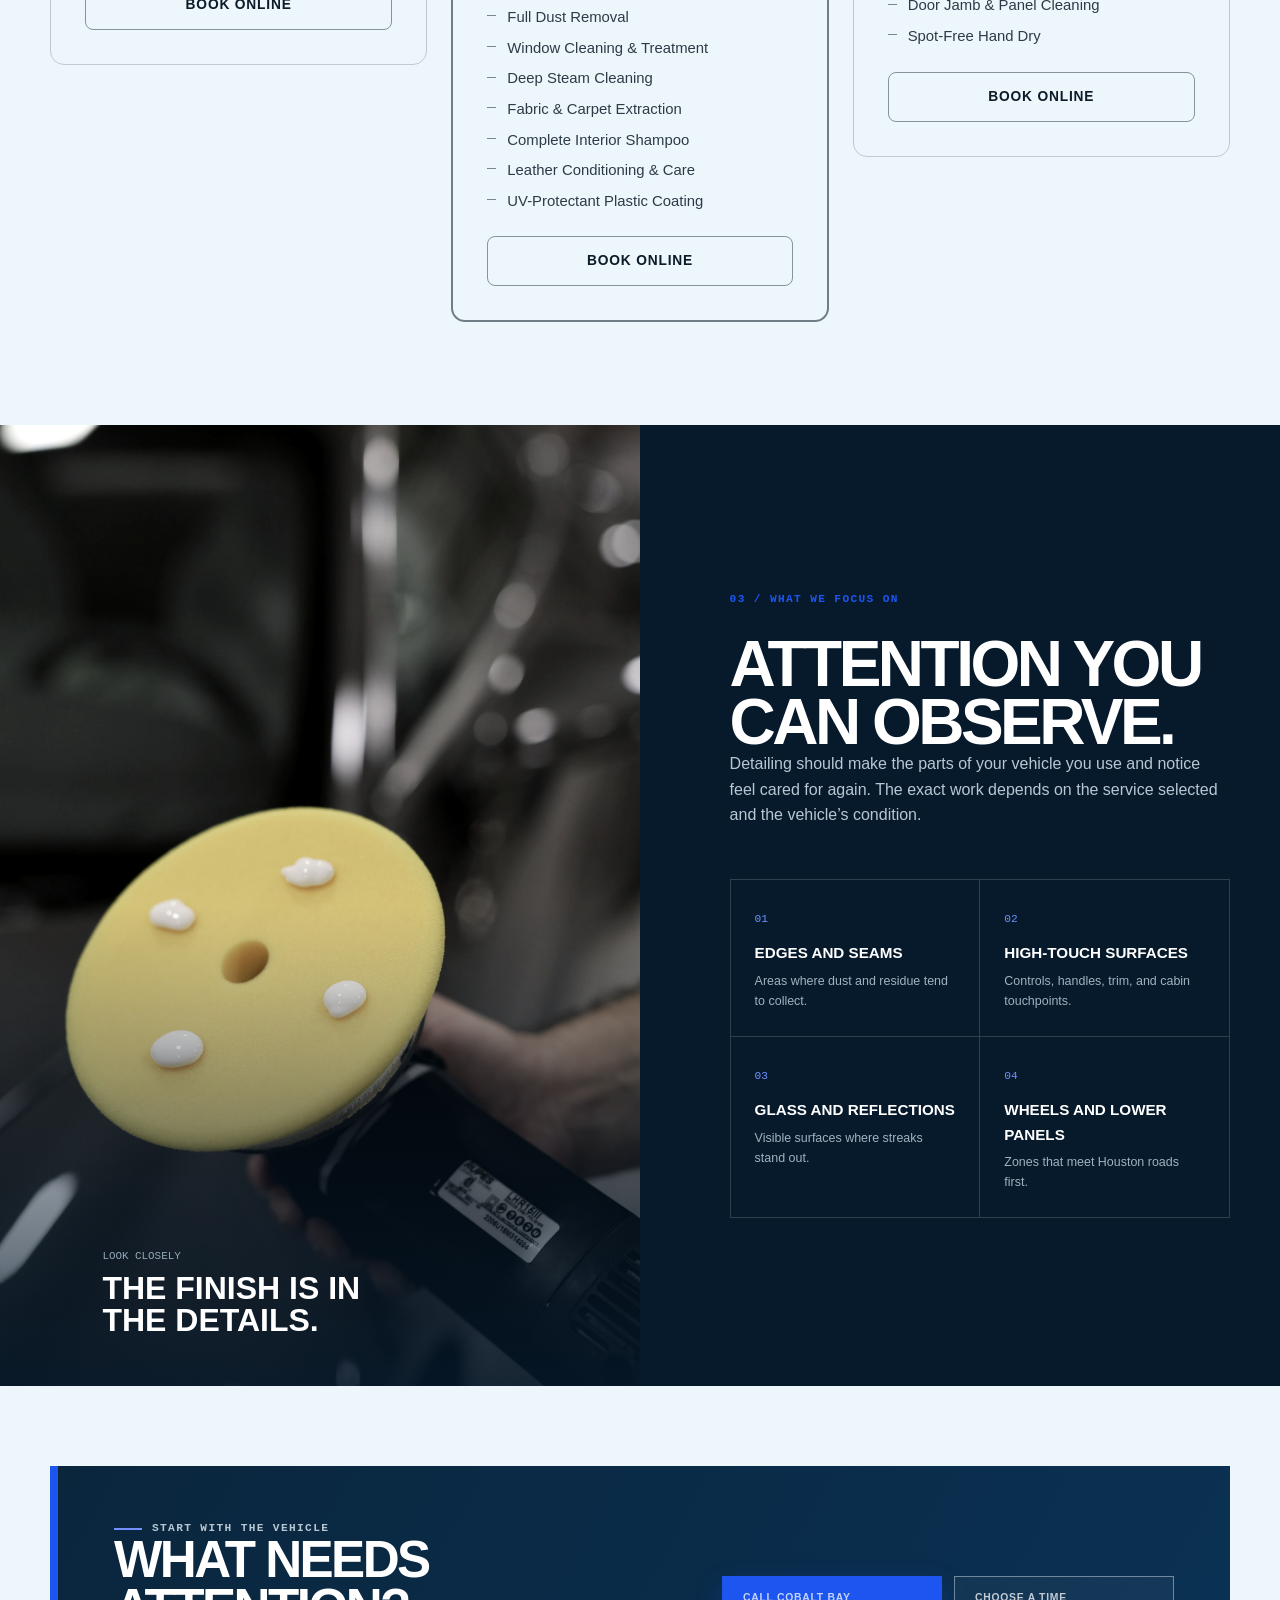
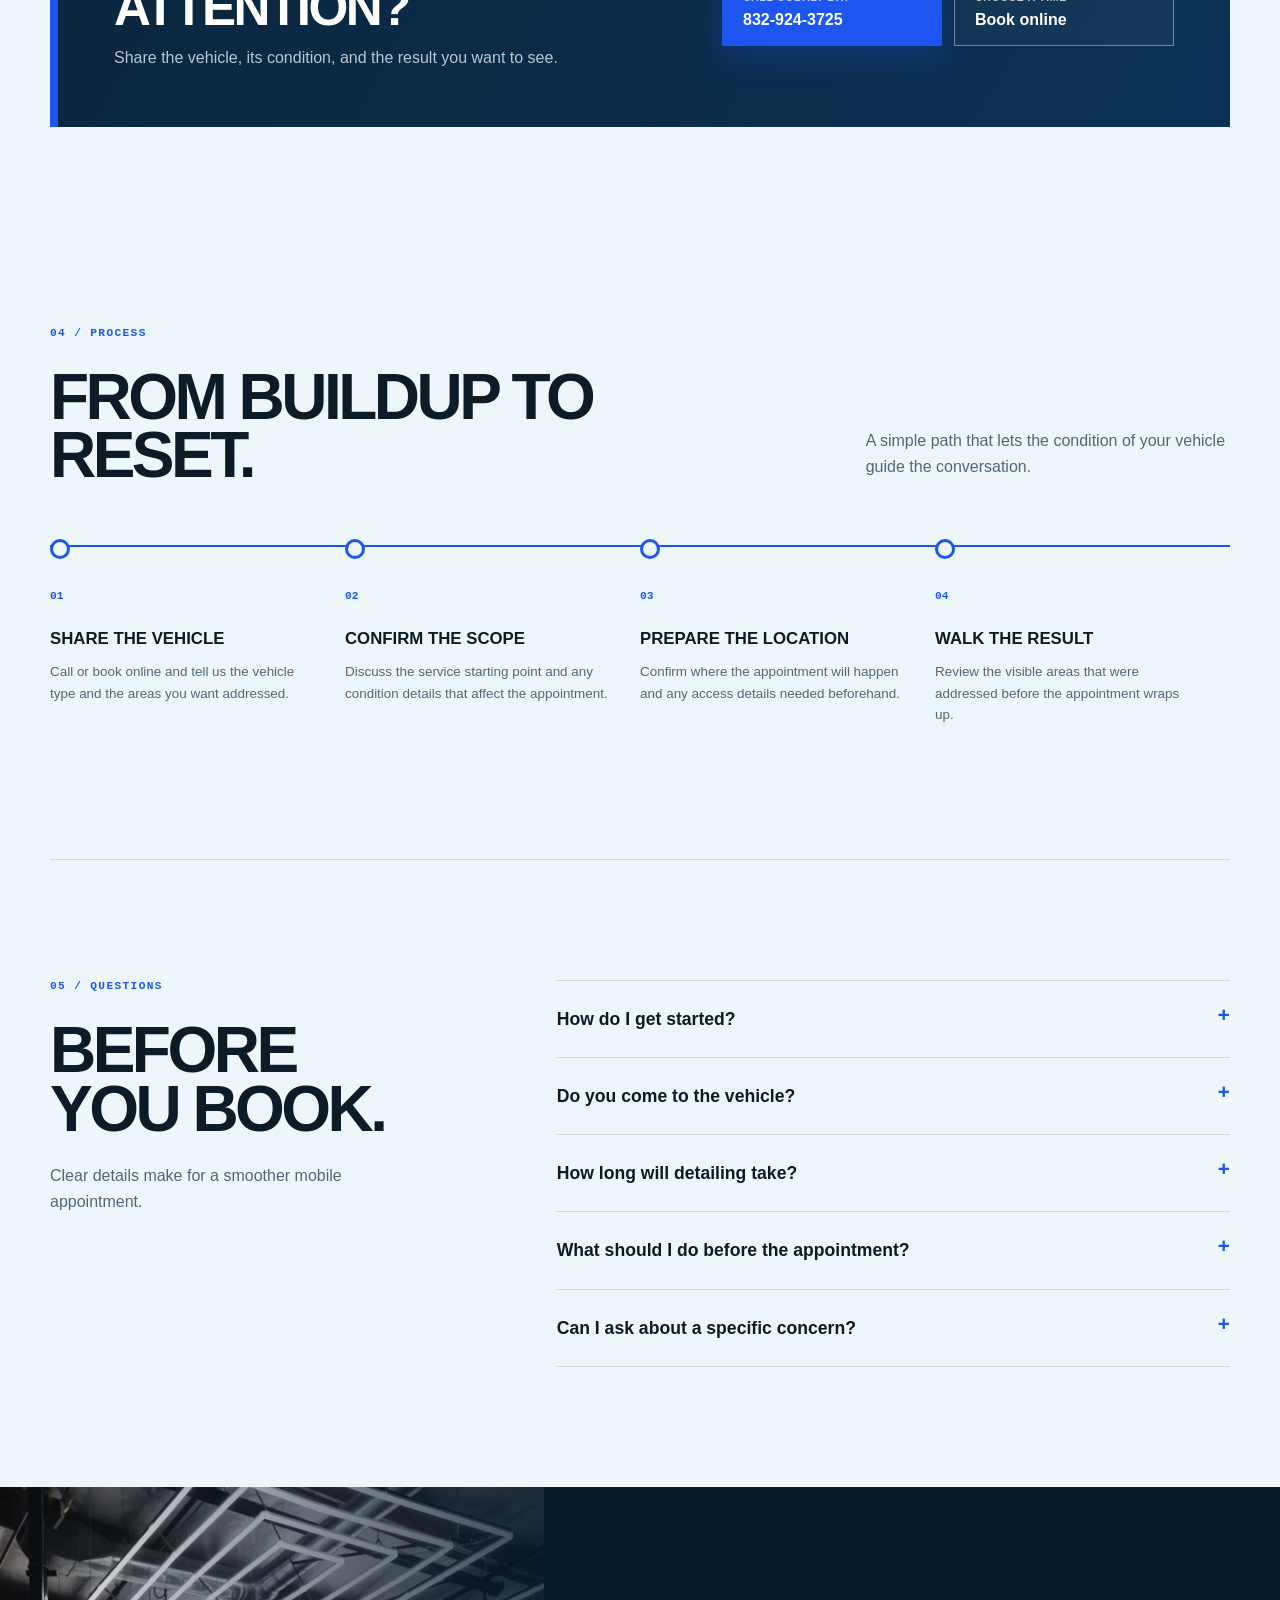
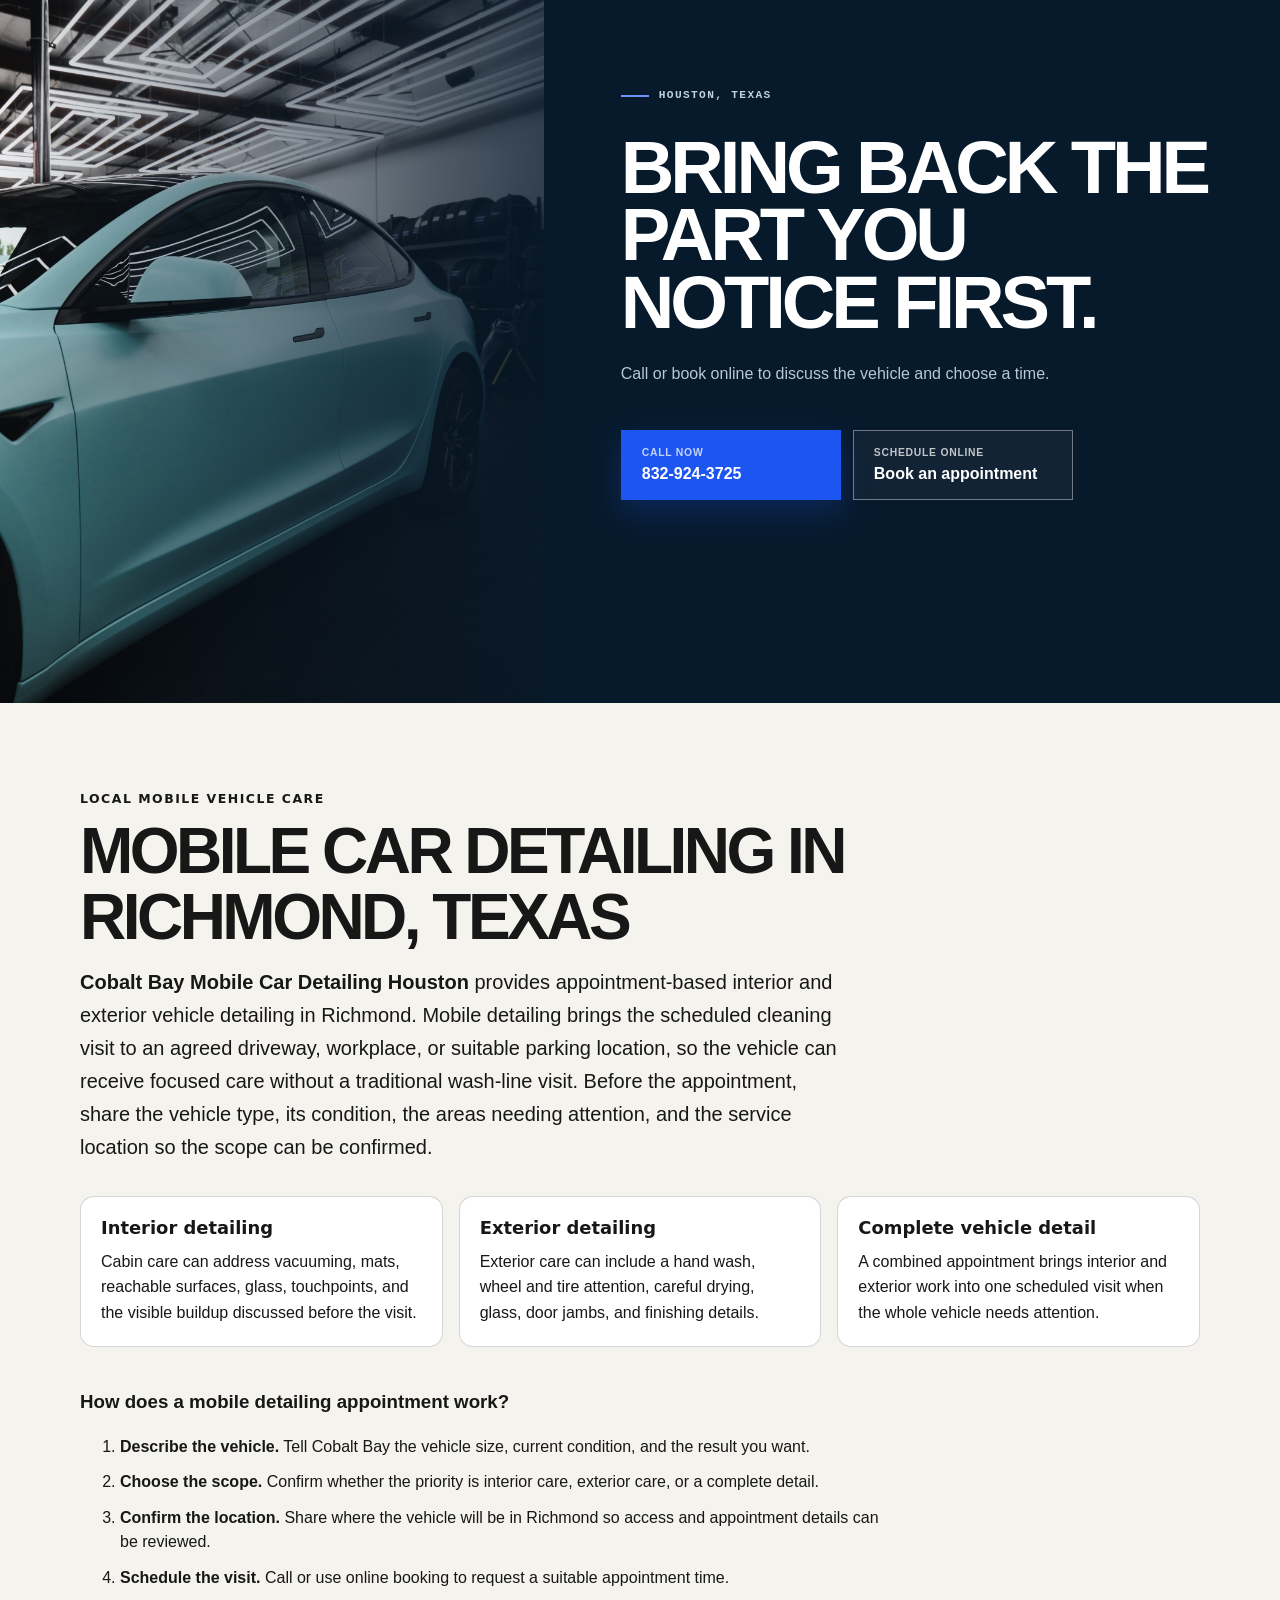
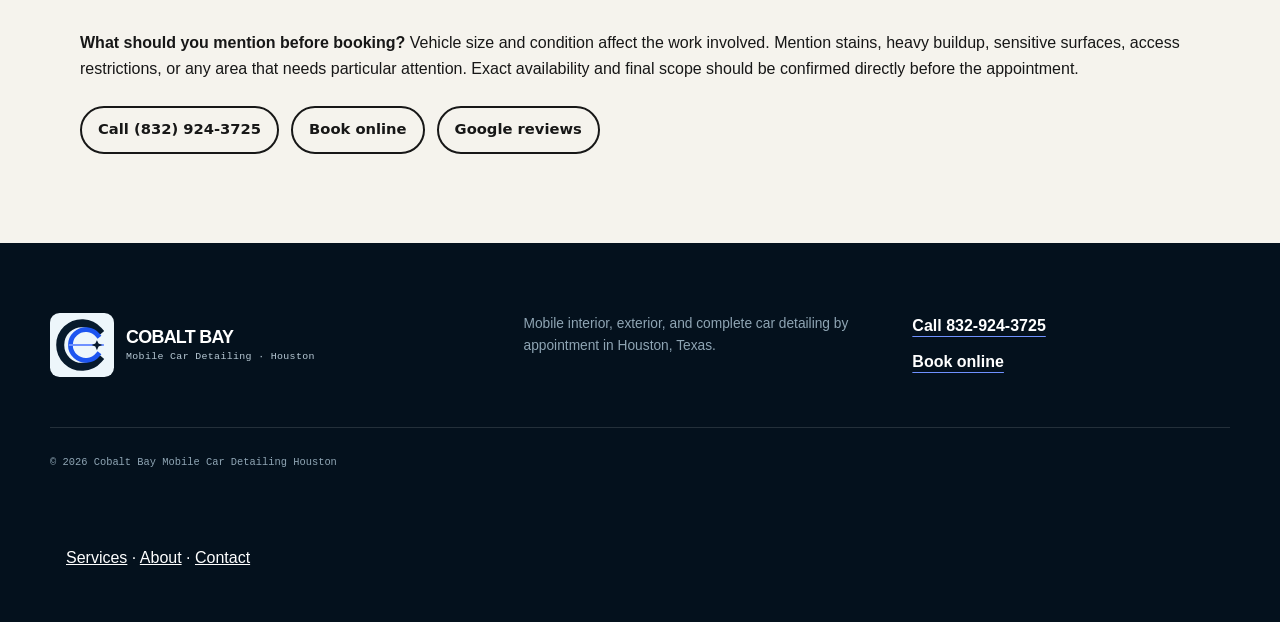
==== commit a13c3fd2: "feat: add service SEO pages" ====
--- a/index.html
+++ b/index.html
@@ -185,7 +185,7 @@
   ]
 }
   </script>
-</head>
+<style id="SEO-NEXT-NAV-CSS">.seo-next-nav{display:flex;gap:.8rem;flex-wrap:wrap}.seo-next-footer-nav{padding:1rem}.seo-next-footer-nav a{color:inherit}</style></head>
 <body>
   <a class="skip-link" href="#main">Skip to content</a>
 
@@ -206,7 +206,7 @@
         <a class="button button-primary button-small" href="tel:+18329243725">Call 832-924-3725</a>
         <a class="button button-ghost button-small" href="https://cal.com/sumitdatta/auto-detail-service" target="_blank" rel="noopener">Book online</a>
       </div>
-    </nav>
+    <!-- SEO-NEXT-NAV:START --><div class="seo-next-nav" aria-label="Expanded site pages"><a href="/services/">Services</a><a href="/about/">About</a><a href="/contact/">Contact</a></div><!-- SEO-NEXT-NAV:END --></nav>
   </header>
 
   <main id="main">
@@ -442,7 +442,7 @@
     <p>Mobile interior, exterior, and complete car detailing by appointment in Houston, Texas.</p>
     <div class="footer-actions"><a href="tel:+18329243725">Call 832-924-3725</a><a href="https://cal.com/sumitdatta/auto-detail-service" target="_blank" rel="noopener">Book online</a></div>
     <p class="copyright">© <span data-year></span> Cobalt Bay Mobile Car Detailing Houston</p>
-  </footer>
+  <!-- SEO-NEXT-NAV:START --><nav class="seo-next-footer-nav" aria-label="Expanded footer navigation"><a href="/services/">Services</a> · <a href="/about/">About</a> · <a href="/contact/">Contact</a></nav><!-- SEO-NEXT-NAV:END --></footer>
 
   <div class="mobile-bar" aria-label="Contact options">
     <a href="tel:+18329243725"><span>Call</span><strong>832-924-3725</strong></a>
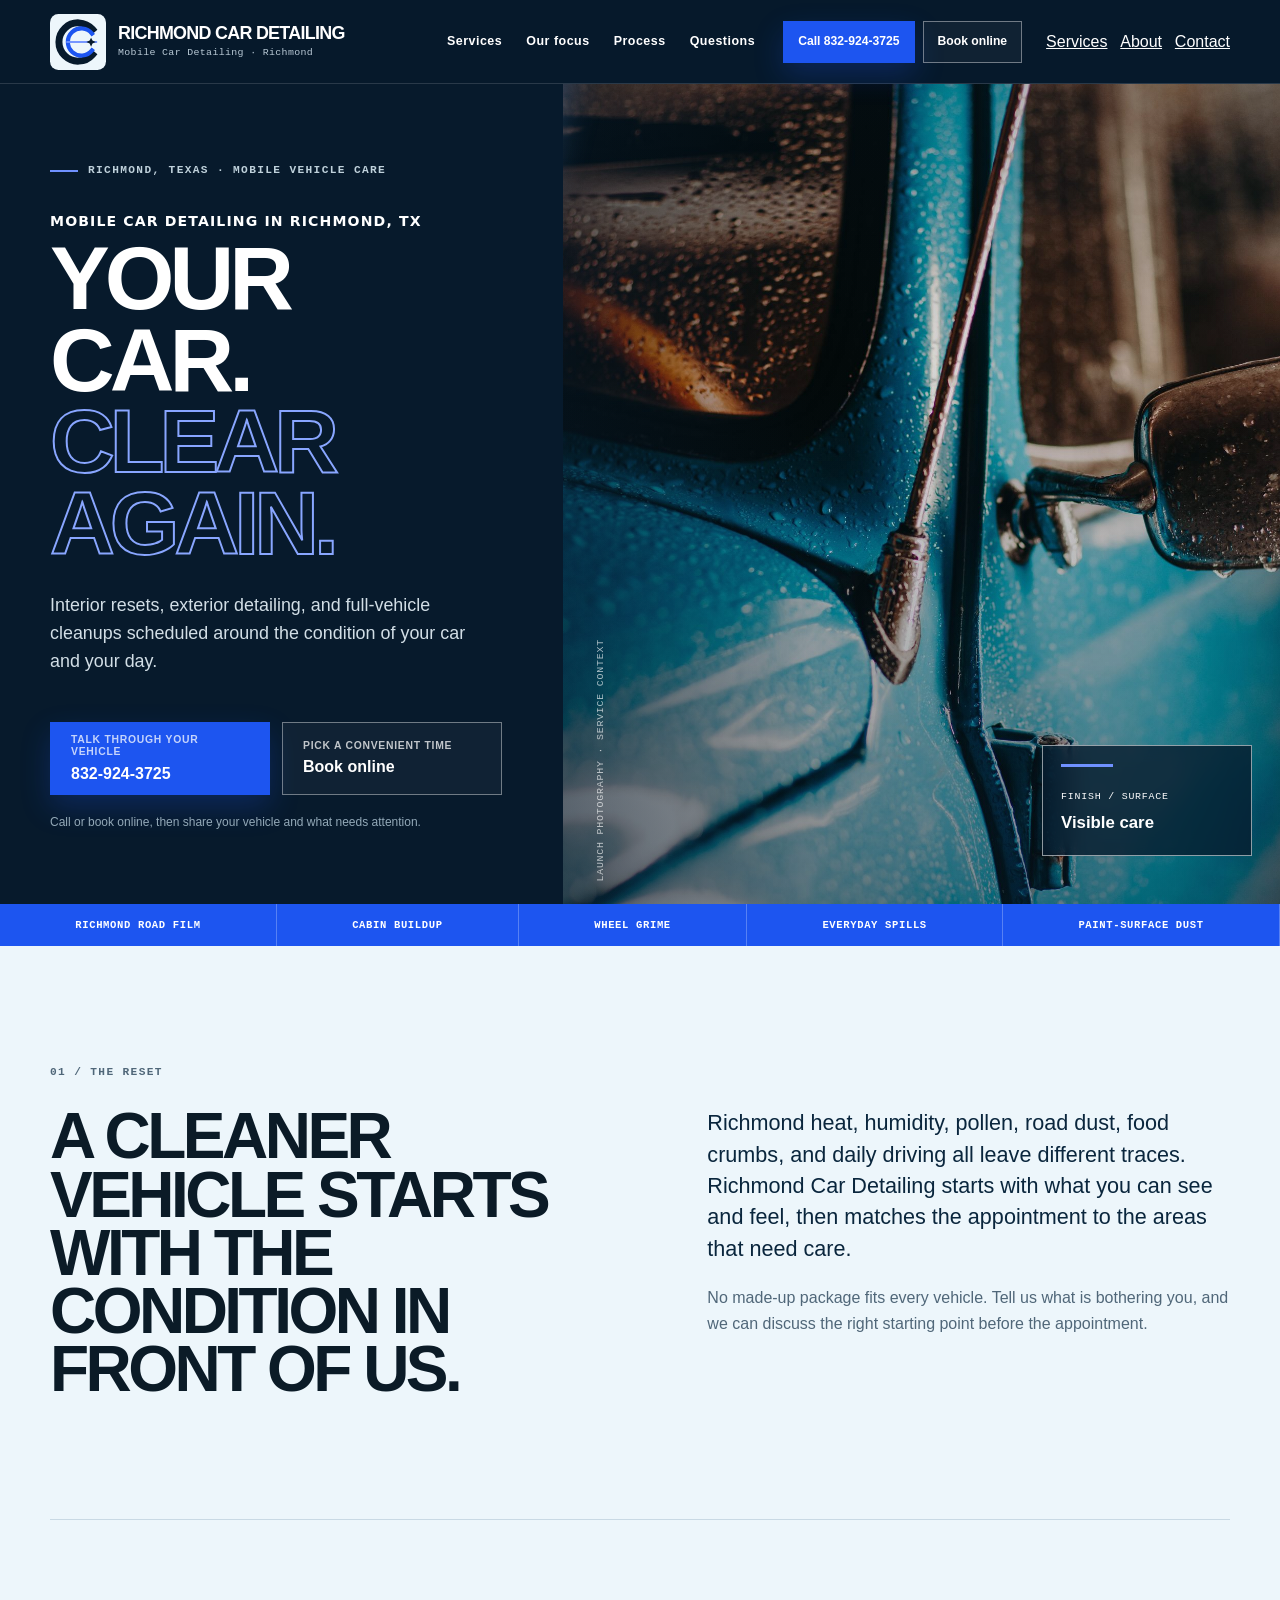
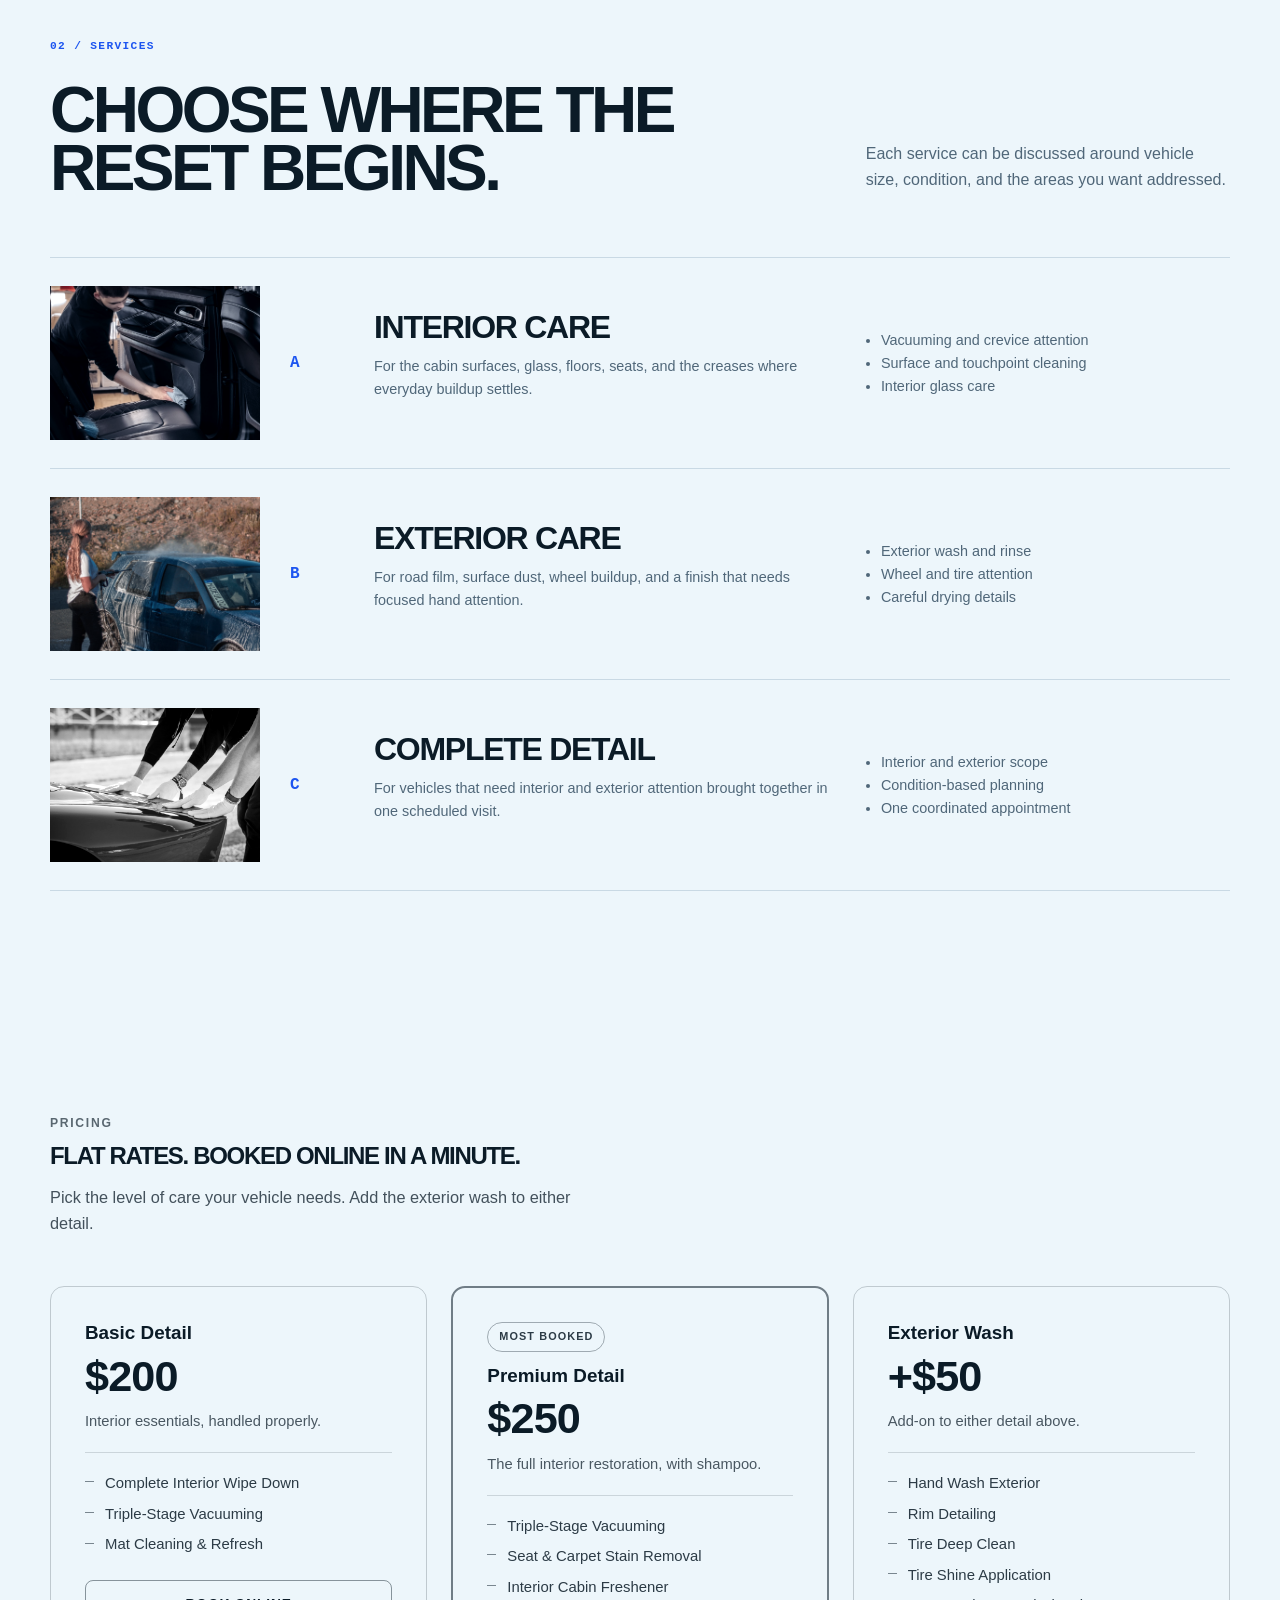
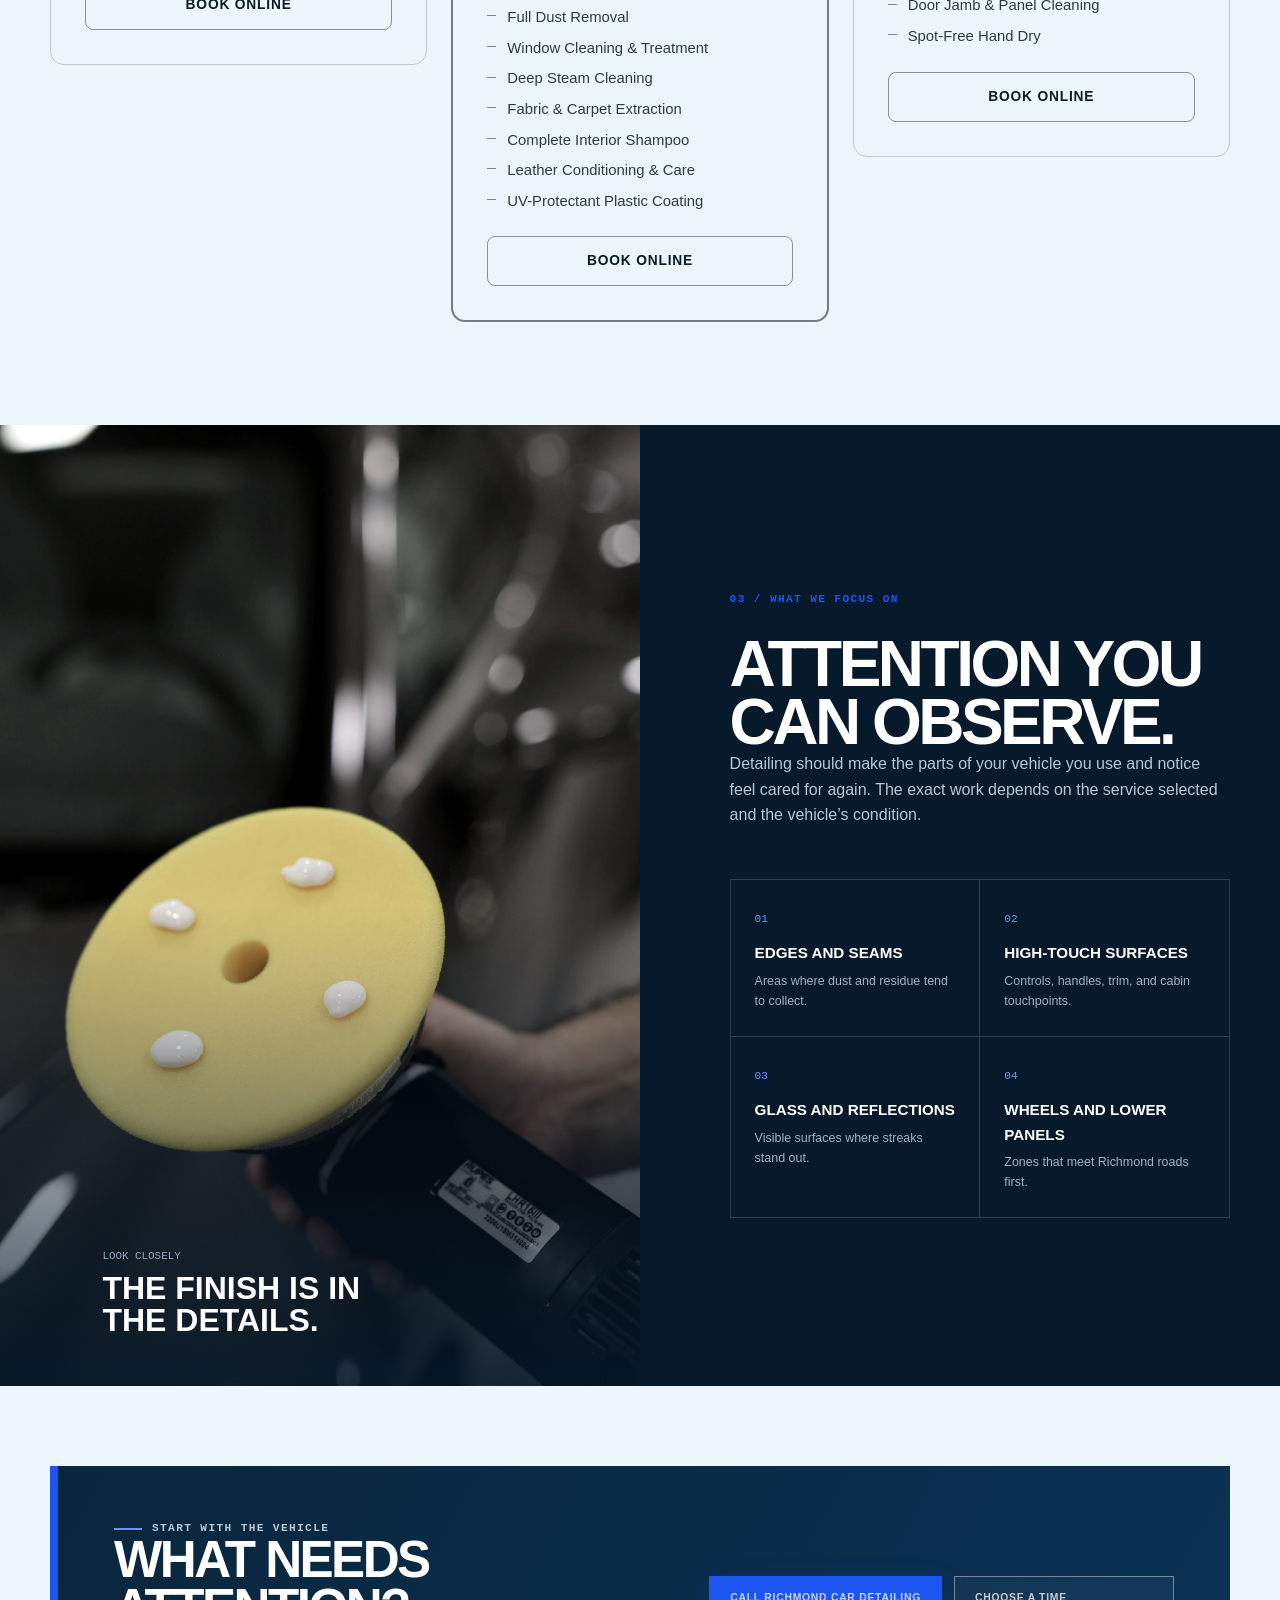
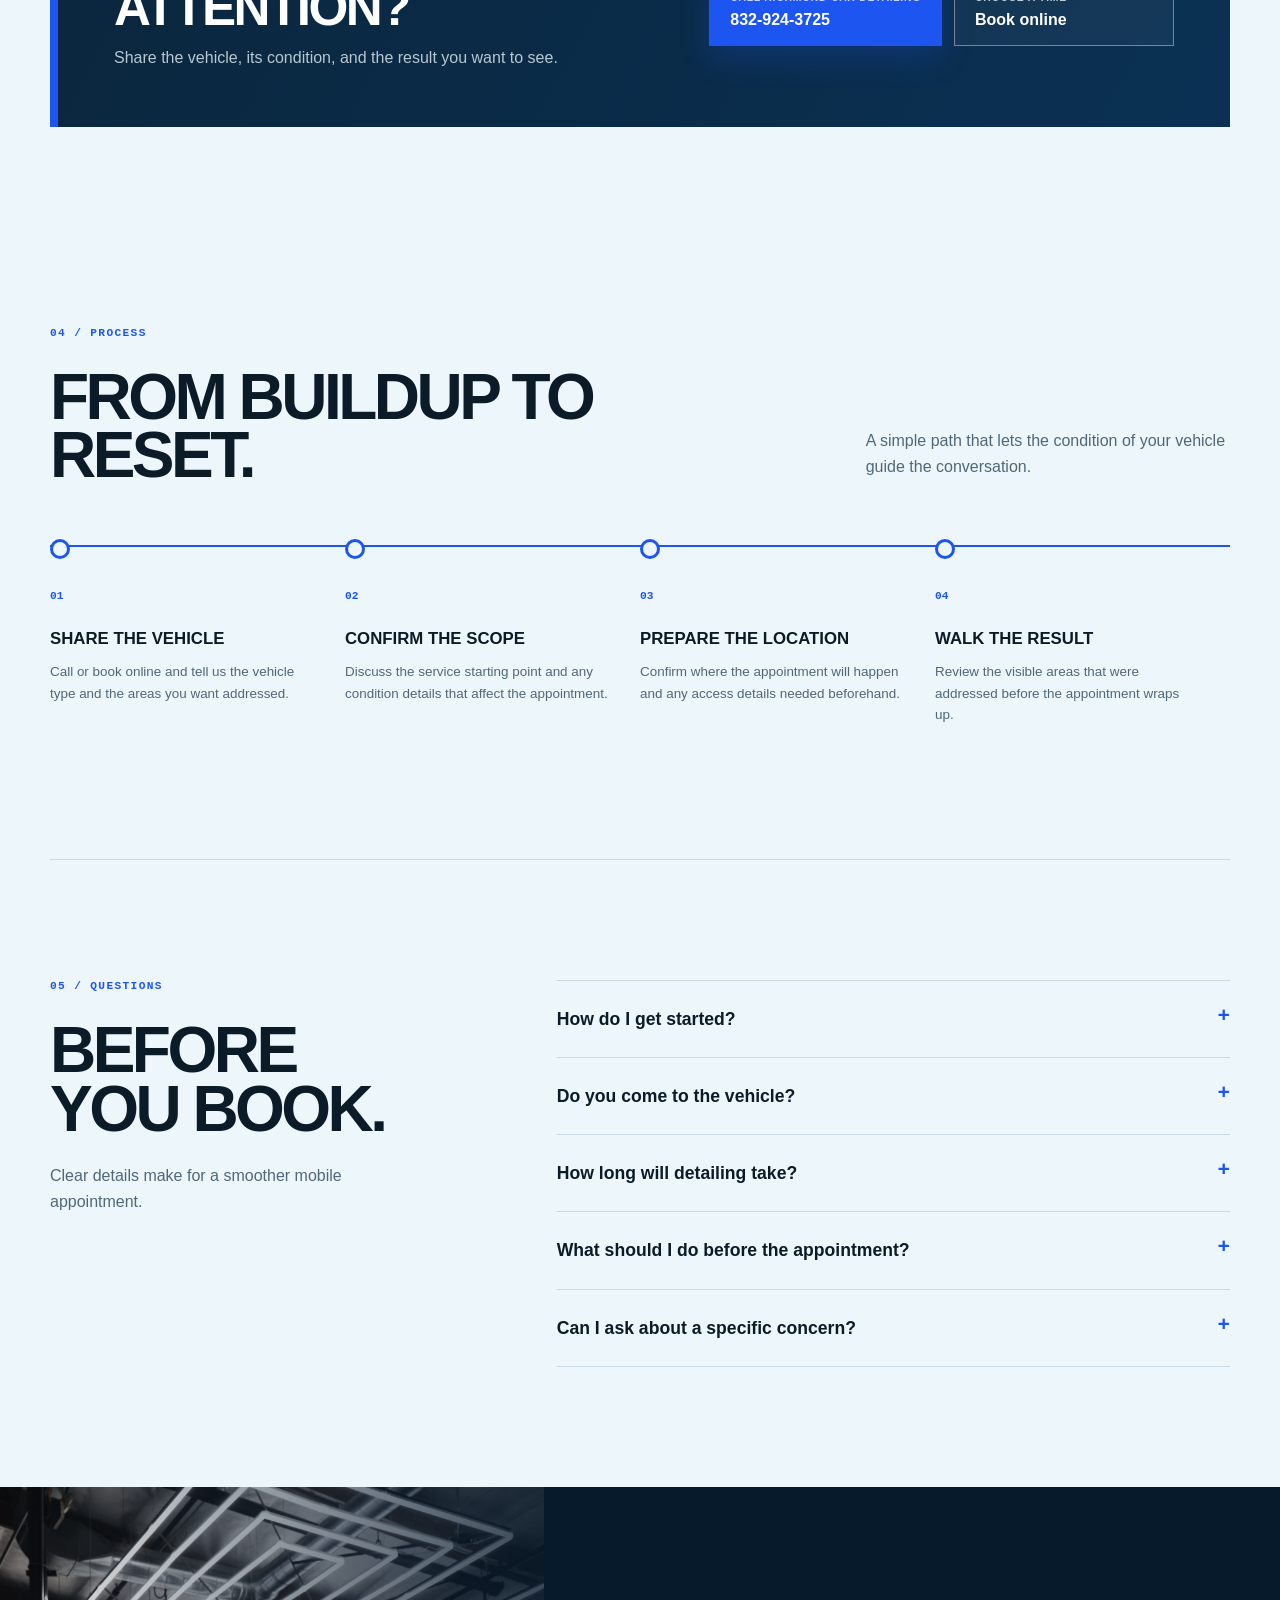
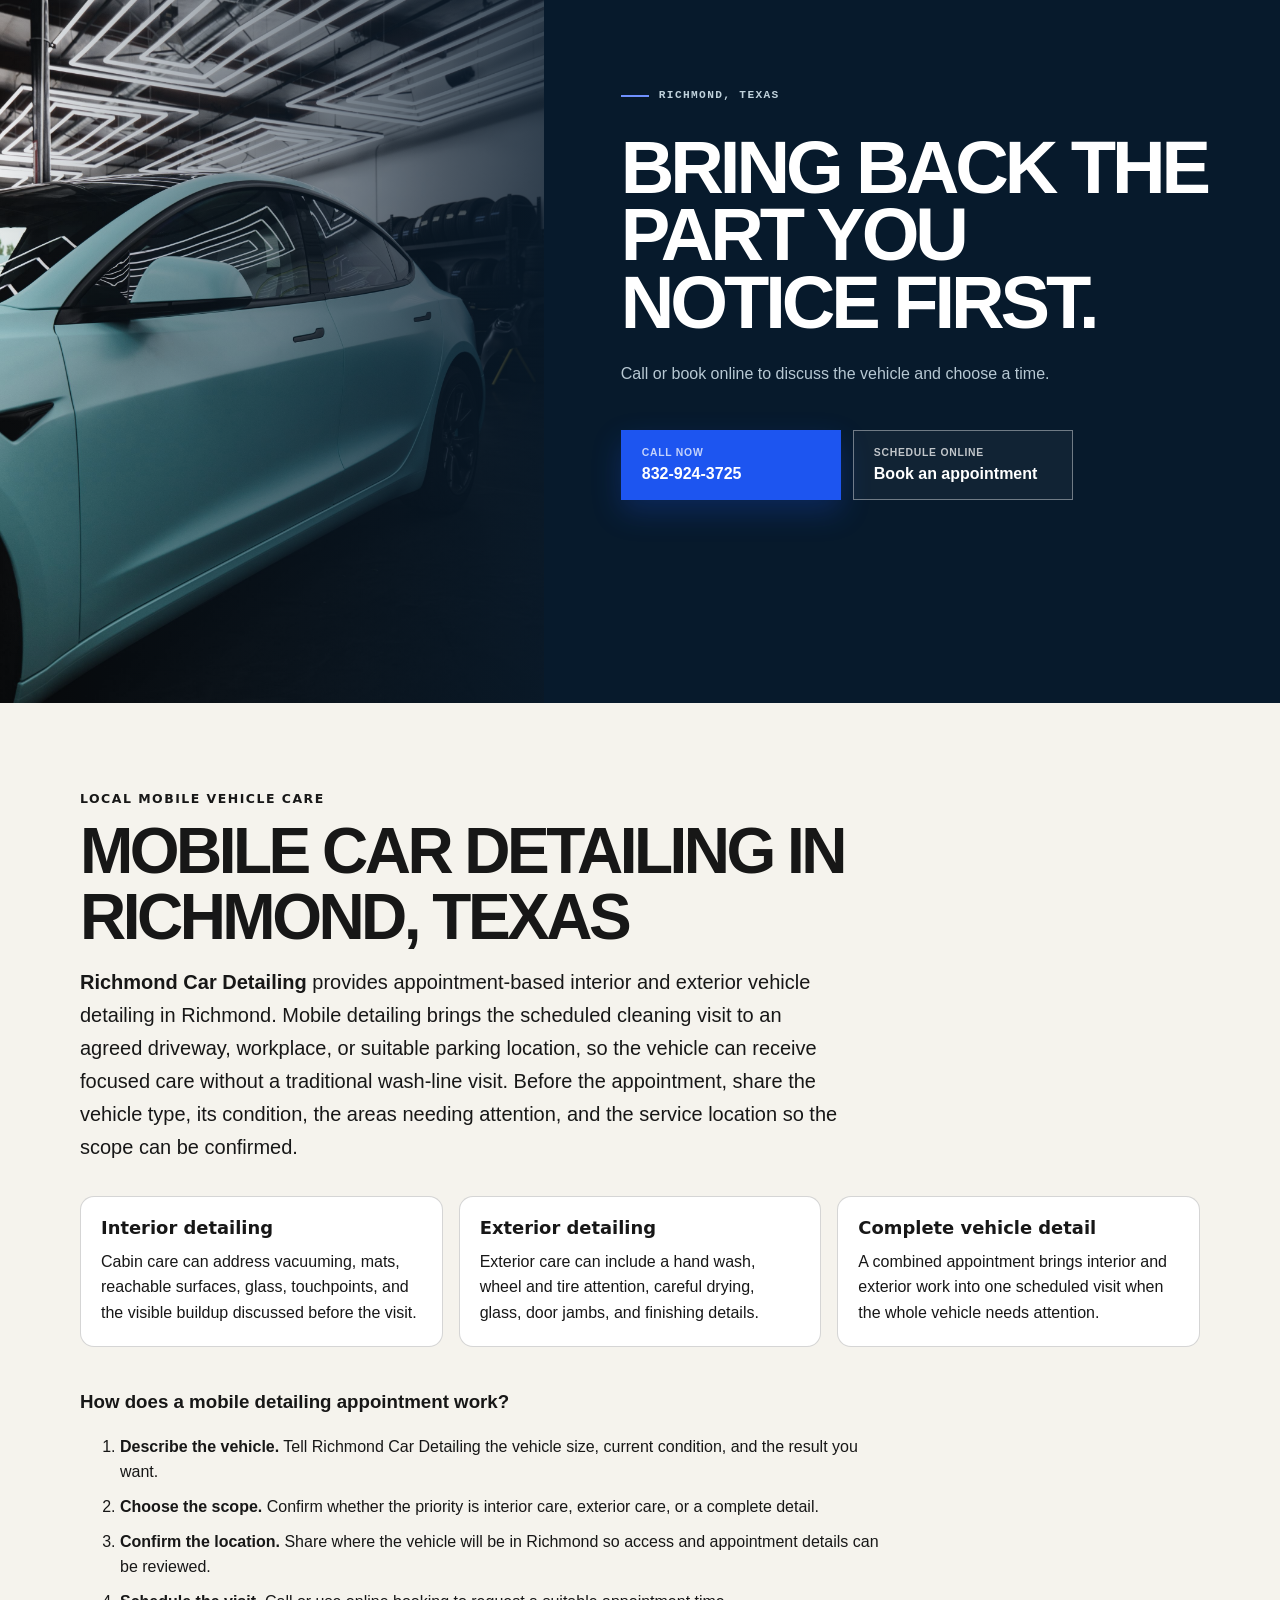
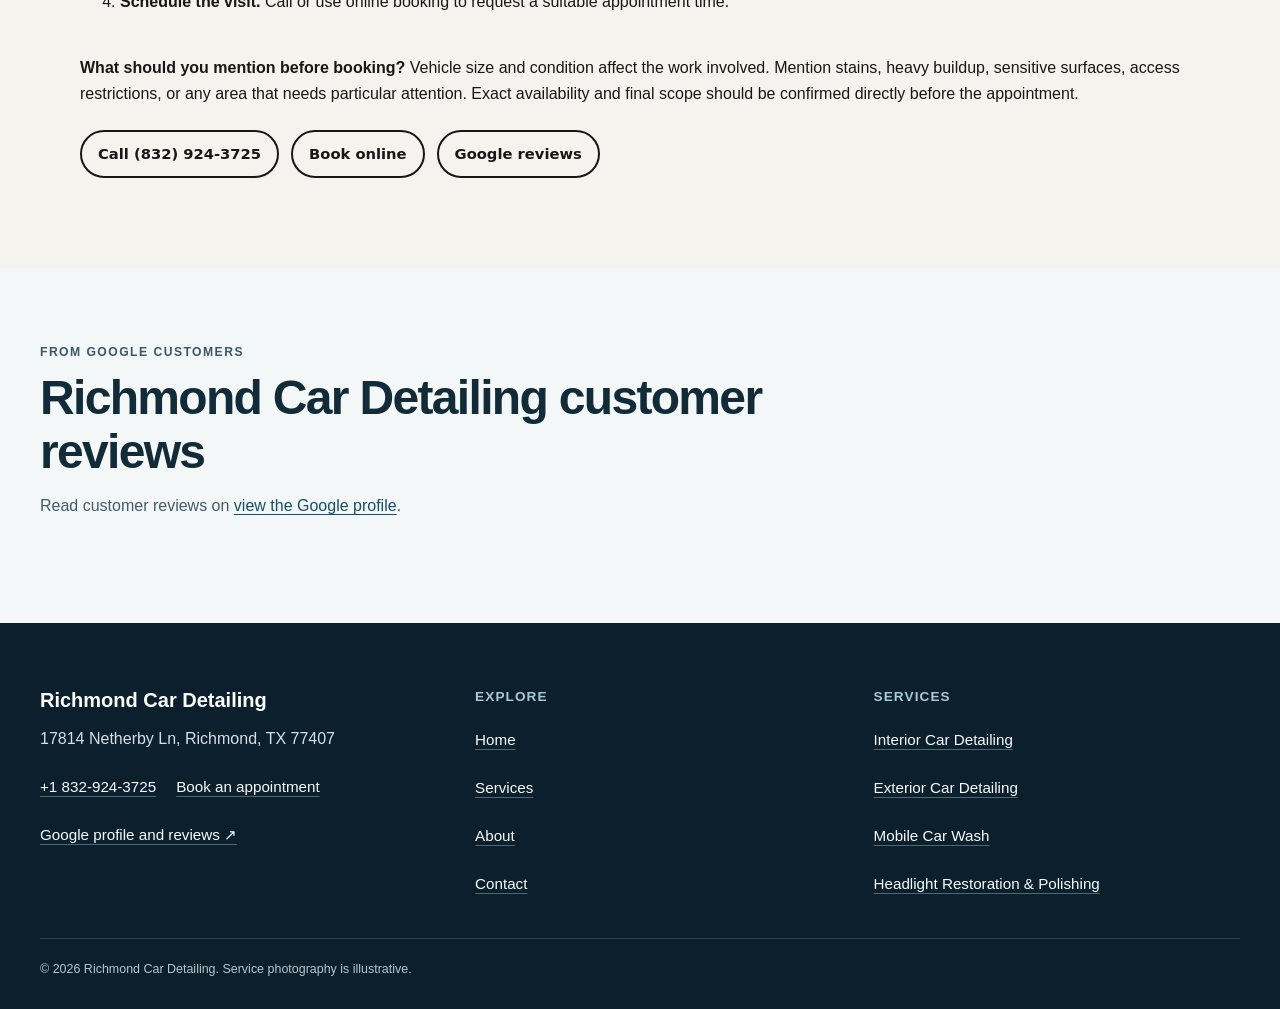
==== commit ecaabb88: "Align website branding and local service information" ====
--- a/index.html
+++ b/index.html
@@ -3,9 +3,9 @@
 <head>
   <meta charset="utf-8">
   <meta name="viewport" content="width=device-width, initial-scale=1">
-  <title>Mobile Car Detailing in Richmond, TX | Cobalt Bay</title>
+  <title>Mobile Car Detailing in Richmond, TX | Richmond Car Detailing</title>
   <meta name="theme-color" content="#071a2c">
-  <link rel="canonical" href="https://cobaltbaydetailing.shop/">
+  <link rel="canonical" href="https://richmondcardetailing.shop/">
   <link rel="icon" href="/assets/favicon.svg" type="image/svg+xml">
   <link rel="preload" href="/assets/hero-blue-water.jpg" as="image">
   <link rel="stylesheet" href="/styles.css">
@@ -13,8 +13,8 @@
 {
   "@context": "https://schema.org",
   "@type": "AutomotiveBusiness",
-  "name": "Cobalt Bay Mobile Car Detailing Houston",
-  "url": "https://cobaltbaydetailing.shop/",
+  "name": "Richmond Car Detailing",
+  "url": "https://richmondcardetailing.shop/",
   "telephone": "+1 832-924-3725",
   "address": {
     "@type": "PostalAddress",
@@ -24,7 +24,7 @@
     "postalCode": "77407",
     "addressCountry": "US"
   },
-  "description": "Mobile car detailing by appointment in Houston, Texas, with interior, exterior, and complete detailing options.",
+  "description": "Mobile car detailing by appointment in Richmond, Texas, with interior, exterior, and complete detailing options.",
   "areaServed": {
     "@type": "City",
     "name": "Richmond",
@@ -99,13 +99,13 @@
       }
     }
   ],
-  "@id": "https://cobaltbaydetailing.shop/#business",
+  "@id": "https://richmondcardetailing.shop/#business",
   "geo": {
     "@type": "GeoCoordinates",
     "latitude": 29.65634999408,
     "longitude": -95.69527299784
   },
-  "image": "https://cobaltbaydetailing.shop/assets/logo.svg",
+  "image": "https://richmondcardetailing.shop/assets/logo.svg",
   "sameAs": [
     "https://g.page/r/CcbW2mDk_W5rEBM/review"
   ],
@@ -119,19 +119,19 @@
 }
     </script>
 <!-- SEO-GEO:START -->
-  <meta name="description" content="Mobile car detailing in Richmond, TX from Cobalt Bay, with interior cleaning, exterior hand washing, and complete details. Call or book online.">
+  <meta name="description" content="Mobile car detailing in Richmond, TX from Richmond Car Detailing, with interior cleaning, exterior hand washing, and complete details. Call or book online.">
   <meta name="robots" content="index, follow, max-image-preview:large, max-snippet:-1, max-video-preview:-1">
   <meta property="og:locale" content="en_US">
   <meta property="og:type" content="website">
-  <meta property="og:site_name" content="Cobalt Bay">
-  <meta property="og:title" content="Mobile Car Detailing in Richmond, TX | Cobalt Bay">
-  <meta property="og:description" content="Mobile car detailing in Richmond, TX from Cobalt Bay, with interior cleaning, exterior hand washing, and complete details. Call or book online.">
-  <meta property="og:url" content="https://cobaltbaydetailing.shop/">
-  <meta property="og:image" content="https://cobaltbaydetailing.shop/assets/logo.svg">
-  <meta name="twitter:image" content="https://cobaltbaydetailing.shop/assets/logo.svg">
+  <meta property="og:site_name" content="Richmond Car Detailing">
+  <meta property="og:title" content="Mobile Car Detailing in Richmond, TX | Richmond Car Detailing">
+  <meta property="og:description" content="Mobile car detailing in Richmond, TX from Richmond Car Detailing, with interior cleaning, exterior hand washing, and complete details. Call or book online.">
+  <meta property="og:url" content="https://richmondcardetailing.shop/">
+  <meta property="og:image" content="https://richmondcardetailing.shop/assets/logo.svg">
+  <meta name="twitter:image" content="https://richmondcardetailing.shop/assets/logo.svg">
   <meta name="twitter:card" content="summary_large_image">
-  <meta name="twitter:title" content="Mobile Car Detailing in Richmond, TX | Cobalt Bay">
-  <meta name="twitter:description" content="Mobile car detailing in Richmond, TX from Cobalt Bay, with interior cleaning, exterior hand washing, and complete details. Call or book online.">
+  <meta name="twitter:title" content="Mobile Car Detailing in Richmond, TX | Richmond Car Detailing">
+  <meta name="twitter:description" content="Mobile car detailing in Richmond, TX from Richmond Car Detailing, with interior cleaning, exterior hand washing, and complete details. Call or book online.">
   <style id="seo-geo-styles">
     .seo-local-intent { display:block; margin:0 0 .55rem; font:700 clamp(.78rem,1.1vw,.95rem)/1.2 system-ui,sans-serif; letter-spacing:.08em; text-transform:uppercase; }
     .seo-geo-section { background:#f5f3ed; color:#171717; padding:clamp(3.5rem,7vw,6.5rem) clamp(1.25rem,5vw,5rem); }
@@ -156,21 +156,21 @@
   "@graph": [
     {
       "@type": "WebSite",
-      "@id": "https://cobaltbaydetailing.shop/#website",
-      "url": "https://cobaltbaydetailing.shop/",
-      "name": "Cobalt Bay Mobile Car Detailing Houston",
+      "@id": "https://richmondcardetailing.shop/#website",
+      "url": "https://richmondcardetailing.shop/",
+      "name": "Richmond Car Detailing",
       "inLanguage": "en-US",
       "publisher": {
-        "@id": "https://cobaltbaydetailing.shop/#business"
+        "@id": "https://richmondcardetailing.shop/#business"
       }
     },
     {
       "@type": "Service",
-      "@id": "https://cobaltbaydetailing.shop/#mobile-car-detailing",
+      "@id": "https://richmondcardetailing.shop/#mobile-car-detailing",
       "name": "Mobile Car Detailing in Richmond, Texas",
       "serviceType": "Mobile car detailing",
       "provider": {
-        "@id": "https://cobaltbaydetailing.shop/#business"
+        "@id": "https://richmondcardetailing.shop/#business"
       },
       "areaServed": {
         "@type": "City",
@@ -180,19 +180,20 @@
           "name": "Texas"
         }
       },
-      "url": "https://cobaltbaydetailing.shop/#services"
+      "url": "https://richmondcardetailing.shop/#services"
     }
   ]
 }
   </script>
-<style id="SEO-NEXT-NAV-CSS">.seo-next-nav{display:flex;gap:.8rem;flex-wrap:wrap}.seo-next-footer-nav{padding:1rem}.seo-next-footer-nav a{color:inherit}</style></head>
+<style id="SEO-NEXT-NAV-CSS">.seo-next-nav{display:flex;gap:.8rem;flex-wrap:wrap}.seo-next-footer-nav{padding:1rem}.seo-next-footer-nav a{color:inherit}</style><link rel="stylesheet" href="/portfolio-components.css">
+</head>
 <body>
   <a class="skip-link" href="#main">Skip to content</a>
 
   <header class="site-header">
-    <a class="brand" href="#top" aria-label="Cobalt Bay home">
+    <a class="brand" href="#top" aria-label="Richmond Car Detailing home">
       <img src="/assets/logo.svg" width="56" height="56" alt="">
-      <span><strong>Cobalt Bay</strong><small>Mobile Car Detailing · Houston</small></span>
+      <span><strong>Richmond Car Detailing</strong><small>Mobile Car Detailing · Richmond</small></span>
     </a>
     <button class="menu-toggle" type="button" aria-expanded="false" aria-controls="site-nav" data-menu-toggle>
       <span class="sr-only">Open menu</span><i></i><i></i><i></i>
@@ -212,7 +213,7 @@
   <main id="main">
     <section class="hero" id="top">
       <div class="hero-copy">
-        <p class="eyebrow"><span></span> Houston, Texas · Mobile vehicle care</p>
+        <p class="eyebrow"><span></span> Richmond, Texas · Mobile vehicle care</p>
         <h1><span class="seo-local-intent" data-seo-local-intent>Mobile Car Detailing in Richmond, TX</span>Your car.<br><em>Clear again.</em></h1>
         <p class="hero-lede">Interior resets, exterior detailing, and full-vehicle cleanups scheduled around the condition of your car and your day.</p>
         <div class="action-pair">
@@ -236,7 +237,7 @@
     </section>
 
     <section class="conditions" aria-label="Common detailing needs">
-      <span>Houston road film</span><span>Cabin buildup</span><span>Wheel grime</span><span>Everyday spills</span><span>Paint-surface dust</span>
+      <span>Richmond road film</span><span>Cabin buildup</span><span>Wheel grime</span><span>Everyday spills</span><span>Paint-surface dust</span>
     </section>
 
     <section class="intro section reveal">
@@ -244,7 +245,7 @@
       <div class="intro-grid">
         <h2>A cleaner vehicle starts with the condition in front of us.</h2>
         <div>
-          <p class="lead">Houston heat, humidity, pollen, road dust, food crumbs, and daily driving all leave different traces. Cobalt Bay starts with what you can see and feel, then matches the appointment to the areas that need care.</p>
+          <p class="lead">Richmond heat, humidity, pollen, road dust, food crumbs, and daily driving all leave different traces. Richmond Car Detailing starts with what you can see and feel, then matches the appointment to the areas that need care.</p>
           <p>No made-up package fits every vehicle. Tell us what is bothering you, and we can discuss the right starting point before the appointment.</p>
         </div>
       </div>
@@ -257,19 +258,19 @@
       </div>
       <div class="service-list">
         <article class="service-row reveal">
-          <div class="service-image"><img src="/assets/interior-care.jpg" alt="A vehicle interior being wiped during professional cleaning" loading="lazy"></div>
+          <div class="service-image"><img src="/assets/interior-care.jpg" alt="A vehicle interior being wiped during professional cleaning" loading="lazy" width="1800" height="3199"></div>
           <span class="service-number">A</span>
           <div><h3>Interior care</h3><p>For the cabin surfaces, glass, floors, seats, and the creases where everyday buildup settles.</p></div>
           <ul><li>Vacuuming and crevice attention</li><li>Surface and touchpoint cleaning</li><li>Interior glass care</li></ul>
         </article>
         <article class="service-row reveal">
-          <div class="service-image"><img src="/assets/exterior-wash.jpg" alt="A blue vehicle being washed with foam outdoors" loading="lazy"></div>
+          <div class="service-image"><img src="/assets/exterior-wash.jpg" alt="A blue vehicle being washed with foam outdoors" loading="lazy" width="1800" height="2700"></div>
           <span class="service-number">B</span>
           <div><h3>Exterior care</h3><p>For road film, surface dust, wheel buildup, and a finish that needs focused hand attention.</p></div>
           <ul><li>Exterior wash and rinse</li><li>Wheel and tire attention</li><li>Careful drying details</li></ul>
         </article>
         <article class="service-row reveal">
-          <div class="service-image"><img src="/assets/finish-inspection.jpg" alt="Detailers inspecting and working on a vehicle surface" loading="lazy"></div>
+          <div class="service-image"><img src="/assets/finish-inspection.jpg" alt="Detailers inspecting and working on a vehicle surface" loading="lazy" width="1800" height="1012"></div>
           <span class="service-number">C</span>
           <div><h3>Complete detail</h3><p>For vehicles that need interior and exterior attention brought together in one scheduled visit.</p></div>
           <ul><li>Interior and exterior scope</li><li>Condition-based planning</li><li>One coordinated appointment</li></ul>
@@ -337,7 +338,7 @@
 
     <section class="workmanship section" id="workmanship">
       <div class="workmanship-photo reveal">
-        <img src="/assets/polish-tools.jpg" alt="A polishing pad prepared for vehicle surface care" loading="lazy">
+        <img src="/assets/polish-tools.jpg" alt="A polishing pad prepared for vehicle surface care" loading="lazy" width="1800" height="2705">
         <div class="photo-caption"><span>Look closely</span><strong>The finish is in the details.</strong></div>
       </div>
       <div class="workmanship-copy reveal">
@@ -348,7 +349,7 @@
           <div><span>01</span><h3>Edges and seams</h3><p>Areas where dust and residue tend to collect.</p></div>
           <div><span>02</span><h3>High-touch surfaces</h3><p>Controls, handles, trim, and cabin touchpoints.</p></div>
           <div><span>03</span><h3>Glass and reflections</h3><p>Visible surfaces where streaks stand out.</p></div>
-          <div><span>04</span><h3>Wheels and lower panels</h3><p>Zones that meet Houston roads first.</p></div>
+          <div><span>04</span><h3>Wheels and lower panels</h3><p>Zones that meet Richmond roads first.</p></div>
         </div>
       </div>
     </section>
@@ -356,7 +357,7 @@
     <section class="mid-cta reveal" aria-labelledby="mid-cta-title">
       <div><p class="eyebrow"><span></span> Start with the vehicle</p><h2 id="mid-cta-title">What needs attention?</h2><p>Share the vehicle, its condition, and the result you want to see.</p></div>
       <div class="action-pair dark-pair">
-        <a class="button button-primary button-large" href="tel:+18329243725"><span>Call Cobalt Bay</span><strong>832-924-3725</strong></a>
+        <a class="button button-primary button-large" href="tel:+18329243725"><span>Call Richmond Car Detailing</span><strong>832-924-3725</strong></a>
         <a class="button button-ghost button-large" href="https://cal.com/sumitdatta/auto-detail-service" target="_blank" rel="noopener"><span>Choose a time</span><strong>Book online</strong></a>
       </div>
     </section>
@@ -375,7 +376,7 @@
       <div class="faq-intro reveal"><p class="section-index">05 / QUESTIONS</p><h2>Before you book.</h2><p>Clear details make for a smoother mobile appointment.</p></div>
       <div class="faq-list">
         <details class="reveal"><summary>How do I get started?</summary><p>Call <a href="tel:+18329243725">832-924-3725</a> or <a href="https://cal.com/sumitdatta/auto-detail-service" target="_blank" rel="noopener">book online</a>. Share the vehicle type, its condition, and whether you are considering interior, exterior, or complete detailing.</p></details>
-        <details class="reveal"><summary>Do you come to the vehicle?</summary><p>Yes. Cobalt Bay is a mobile car detailing service for Houston. When scheduling, confirm the location and any access details so the appointment can be planned correctly.</p></details>
+        <details class="reveal"><summary>Do you come to the vehicle?</summary><p>Yes. Richmond Car Detailing is a mobile car detailing service for Richmond. When scheduling, confirm the location and any access details so the appointment can be planned correctly.</p></details>
         <details class="reveal"><summary>How long will detailing take?</summary><p>Timing depends on the vehicle, condition, and agreed scope. Share those details when you call or book so the appointment can be planned around the actual work.</p></details>
         <details class="reveal"><summary>What should I do before the appointment?</summary><p>Remove valuables and personal items you need to keep. Confirm the vehicle location and discuss any specific stains, surfaces, or exterior areas you want addressed.</p></details>
         <details class="reveal"><summary>Can I ask about a specific concern?</summary><p>Yes. Describe the concern before scheduling so it can be considered when discussing the service. Some conditions may need an in-person look before the scope is clear.</p></details>
@@ -383,9 +384,9 @@
     </section>
 
     <section class="final-cta">
-      <div class="final-visual" aria-hidden="true"><img src="/assets/blue-studio-car.jpg" alt=""></div>
+      <div class="final-visual" aria-hidden="true"><img src="/assets/blue-studio-car.jpg" alt="" width="1800" height="2700" loading="lazy" decoding="async"></div>
       <div class="final-copy reveal">
-        <p class="eyebrow"><span></span> Houston, Texas</p>
+        <p class="eyebrow"><span></span> Richmond, Texas</p>
         <h2>Bring back the part you notice first.</h2>
         <p>Call or book online to discuss the vehicle and choose a time.</p>
         <div class="action-pair">
@@ -399,7 +400,7 @@
       <div class="seo-geo-inner">
         <p class="seo-geo-kicker">Local mobile vehicle care</p>
         <h2 id="local-detailing-title">Mobile car detailing in Richmond, Texas</h2>
-        <p class="seo-geo-answer"><strong>Cobalt Bay Mobile Car Detailing Houston</strong> provides appointment-based interior and exterior vehicle detailing in Richmond. Mobile detailing brings the scheduled cleaning visit to an agreed driveway, workplace, or suitable parking location, so the vehicle can receive focused care without a traditional wash-line visit. Before the appointment, share the vehicle type, its condition, the areas needing attention, and the service location so the scope can be confirmed.</p>
+        <p class="seo-geo-answer"><strong>Richmond Car Detailing</strong> provides appointment-based interior and exterior vehicle detailing in Richmond. Mobile detailing brings the scheduled cleaning visit to an agreed driveway, workplace, or suitable parking location, so the vehicle can receive focused care without a traditional wash-line visit. Before the appointment, share the vehicle type, its condition, the areas needing attention, and the service location so the scope can be confirmed.</p>
 
         <div class="seo-geo-grid" aria-label="Available detailing options">
           <article class="seo-geo-card">
@@ -419,7 +420,7 @@
         <div class="seo-geo-steps">
           <h3>How does a mobile detailing appointment work?</h3>
           <ol>
-            <li><strong>Describe the vehicle.</strong> Tell Cobalt Bay the vehicle size, current condition, and the result you want.</li>
+            <li><strong>Describe the vehicle.</strong> Tell Richmond Car Detailing the vehicle size, current condition, and the result you want.</li>
             <li><strong>Choose the scope.</strong> Confirm whether the priority is interior care, exterior care, or a complete detail.</li>
             <li><strong>Confirm the location.</strong> Share where the vehicle will be in Richmond so access and appointment details can be reviewed.</li>
             <li><strong>Schedule the visit.</strong> Call or use online booking to request a suitable appointment time.</li>
@@ -435,19 +436,16 @@
       </div>
     </section>
 <!-- SEO-GEO-LOCAL:END -->
-  </main>
-
-  <footer class="site-footer">
-    <a class="brand footer-brand" href="#top"><img src="/assets/logo.svg" width="64" height="64" alt=""><span><strong>Cobalt Bay</strong><small>Mobile Car Detailing · Houston</small></span></a>
-    <p>Mobile interior, exterior, and complete car detailing by appointment in Houston, Texas.</p>
-    <div class="footer-actions"><a href="tel:+18329243725">Call 832-924-3725</a><a href="https://cal.com/sumitdatta/auto-detail-service" target="_blank" rel="noopener">Book online</a></div>
-    <p class="copyright">© <span data-year></span> Cobalt Bay Mobile Car Detailing Houston</p>
-  <!-- SEO-NEXT-NAV:START --><nav class="seo-next-footer-nav" aria-label="Expanded footer navigation"><a href="/services/">Services</a> · <a href="/about/">About</a> · <a href="/contact/">Contact</a></nav><!-- SEO-NEXT-NAV:END --></footer>
+  <!-- PORTFOLIO-REVIEWS:START --><section class="portfolio-reviews" aria-labelledby="portfolio-reviews-title"><div class="portfolio-reviews__heading"><div><p class="portfolio-reviews__kicker">From Google customers</p><h2 id="portfolio-reviews-title">Richmond Car Detailing customer reviews</h2><p class="portfolio-reviews__intro">Read customer reviews on <a href="https://www.google.com/maps?cid=7741403966815786694" target="_blank" rel="noopener noreferrer">view the Google profile</a>.</p></div></div></section><!-- PORTFOLIO-REVIEWS:END -->
+</main>
+
+  <footer class="portfolio-footer"><div class="portfolio-footer__grid"><div><strong class="portfolio-footer__name">Richmond Car Detailing</strong><address>17814 Netherby Ln, Richmond, TX 77407</address><div class="portfolio-footer__contact"><a href="tel:+18329243725">+1 832-924-3725</a><a href="https://cal.com/sumitdatta/auto-detail-service">Book an appointment</a></div><a href="https://www.google.com/maps?cid=7741403966815786694" target="_blank" rel="noopener noreferrer">Google profile and reviews ↗</a></div><div><h2>Explore</h2><nav aria-label="Footer navigation"><a href="/">Home</a><a href="/services/">Services</a><a href="/about/">About</a><a href="/contact/">Contact</a></nav></div><div><h2>Services</h2><nav aria-label="Service pages"><a href="/services/interior-car-detailing/">Interior Car Detailing</a><a href="/services/exterior-car-detailing/">Exterior Car Detailing</a><a href="/services/mobile-car-wash/">Mobile Car Wash</a><a href="/services/headlight-restoration/">Headlight Restoration &amp; Polishing</a></nav></div></div><p class="portfolio-footer__bottom">© <span id="year">2026</span> Richmond Car Detailing. Service photography is illustrative.</p></footer>
 
   <div class="mobile-bar" aria-label="Contact options">
     <a href="tel:+18329243725"><span>Call</span><strong>832-924-3725</strong></a>
     <a href="https://cal.com/sumitdatta/auto-detail-service" target="_blank" rel="noopener"><span>Schedule</span><strong>Book online</strong></a>
   </div>
   <script src="/script.js" defer></script>
+<script src="/portfolio-components.js" defer></script>
 </body>
 </html>
--- a/portfolio-components.css
+++ b/portfolio-components.css
@@ -0,0 +1,37 @@
+/* Portfolio components: scoped styles, no external requests. */
+.portfolio-reviews,.portfolio-footer{box-sizing:border-box;min-width:0;font-family:inherit}
+.portfolio-reviews *,.portfolio-footer *{box-sizing:border-box}
+.portfolio-reviews{color:#122b38;background:#f4f7f8;padding:clamp(3rem,6vw,5.5rem) max(20px,calc((100% - 1200px)/2));isolation:isolate}
+.portfolio-reviews__heading{display:flex;justify-content:space-between;align-items:flex-end;gap:24px;margin:0 0 28px}
+.portfolio-reviews__heading>div{min-width:0;max-width:850px}
+.portfolio-reviews__kicker{margin:0 0 10px;font-family:inherit;font-weight:700;font-size:.76rem;line-height:1.3;letter-spacing:.12em;text-transform:uppercase;color:#365968}
+.portfolio-reviews h2{max-width:none;margin:0 0 14px;font-family:inherit;font-size:clamp(1.8rem,4vw,3rem);font-weight:800;line-height:1.13;letter-spacing:-.035em;text-transform:none;color:#122b38;overflow-wrap:anywhere}
+.portfolio-reviews__intro{font-size:1rem;line-height:1.6;color:#425c68;margin:0}
+.portfolio-reviews__intro a,.portfolio-review__source{color:#164f68;text-decoration:underline;text-underline-offset:3px}
+.portfolio-reviews__controls{display:none;gap:8px;flex-shrink:0}
+.portfolio-reviews[data-ready] .portfolio-reviews__controls{display:flex}
+.portfolio-reviews__controls button{display:grid;place-items:center;width:48px;height:48px;border:1px solid #a9bac2;border-radius:50%;background:#fff;color:#122b38;font-family:inherit;font-weight:700;font-size:1.3rem;line-height:1;cursor:pointer}
+.portfolio-reviews__controls button:disabled{opacity:.35;cursor:default}
+.portfolio-reviews__track{display:flex;align-items:stretch;gap:18px;overflow-x:auto;overscroll-behavior-x:contain;scroll-snap-type:x proximity;scroll-padding-inline:1px;padding:2px 1px 20px;max-width:100%;min-width:0;scrollbar-width:thin;scrollbar-color:#7c9aa8 #dfe7eb}
+.portfolio-review{display:flex;flex-direction:column;flex:0 0 min(370px,86vw);min-width:0;max-width:100%;margin:0;padding:25px;background:#fff;border:1px solid #d7e1e6;border-radius:16px;box-shadow:0 8px 26px #0a263d08;scroll-snap-align:start;text-align:left}
+.portfolio-review__meta{display:flex;align-items:flex-start;justify-content:space-between;gap:14px;margin-bottom:16px}
+.portfolio-review__author{font-size:1rem;font-weight:800;line-height:1.4;color:#122b38;overflow-wrap:anywhere}
+.portfolio-review time{display:block;font-size:.82rem;line-height:1.5;color:#55717e;margin-top:3px}
+.portfolio-review__rating{white-space:nowrap;font-size:.85rem;font-weight:700;line-height:1.5;color:#735007}
+.portfolio-review blockquote{padding:0;margin:0 0 20px;border:0;color:#263f4c;font-family:inherit;font-weight:400;font-size:1rem;line-height:1.7;letter-spacing:normal;max-height:230px;overflow-y:auto;overflow-wrap:anywhere}
+.portfolio-review blockquote p{margin:0;font:inherit;color:inherit}
+.portfolio-review__source{display:inline-flex;align-items:center;min-height:48px;margin-top:auto;font-size:.9rem;font-weight:700}
+.portfolio-reviews__note{margin:15px 0 0;color:#58717e;font-size:.78rem;line-height:1.6}
+.portfolio-reviews :focus-visible,.portfolio-footer :focus-visible{outline:3px solid #167799;outline-offset:4px}
+.portfolio-footer{background:#0b202c;color:#f7fbfd;padding:clamp(2.5rem,5vw,4.5rem) max(20px,calc((100% - 1200px)/2)) 28px;line-height:1.6;text-align:left}
+.portfolio-footer__grid{display:grid;grid-template-columns:minmax(0,1.1fr) minmax(0,1fr) minmax(0,1fr);gap:32px}
+.portfolio-footer__name{display:block;margin:0 0 12px;color:#fff;font-size:1.25rem;font-weight:800;line-height:1.35;overflow-wrap:anywhere}
+.portfolio-footer address{font-size:1rem;font-style:normal;color:#d4e0e6;line-height:1.65}
+.portfolio-footer h2{margin:0 0 10px;font-family:inherit;font-size:.85rem;font-weight:800;line-height:1.4;letter-spacing:.08em;text-transform:uppercase;color:#a6c9d8;max-width:none}
+.portfolio-footer a{display:inline-flex;align-items:center;min-height:48px;max-width:100%;color:#f7fbfd;font-size:.95rem;text-decoration:underline;text-decoration-color:#4a6a79;text-underline-offset:4px;overflow-wrap:anywhere}
+.portfolio-footer a:hover{text-decoration-color:#e1eff5}
+.portfolio-footer nav{display:flex;flex-direction:column;align-items:flex-start;gap:0}
+.portfolio-footer__contact{display:flex;flex-wrap:wrap;gap:0 20px;margin-top:10px}
+.portfolio-footer__bottom{margin:30px 0 0;padding-top:20px;border-top:1px solid #ffffff26;color:#b2c7d1;font-size:.78rem;line-height:1.7}
+@media(max-width:760px){.portfolio-reviews__heading{align-items:flex-start;flex-direction:column;gap:16px}.portfolio-footer__grid{grid-template-columns:1fr;gap:28px}.portfolio-review{padding:21px;flex-basis:min(340px,84vw)}}
+@media(prefers-reduced-motion:reduce){.portfolio-reviews__track{scroll-behavior:auto}}
